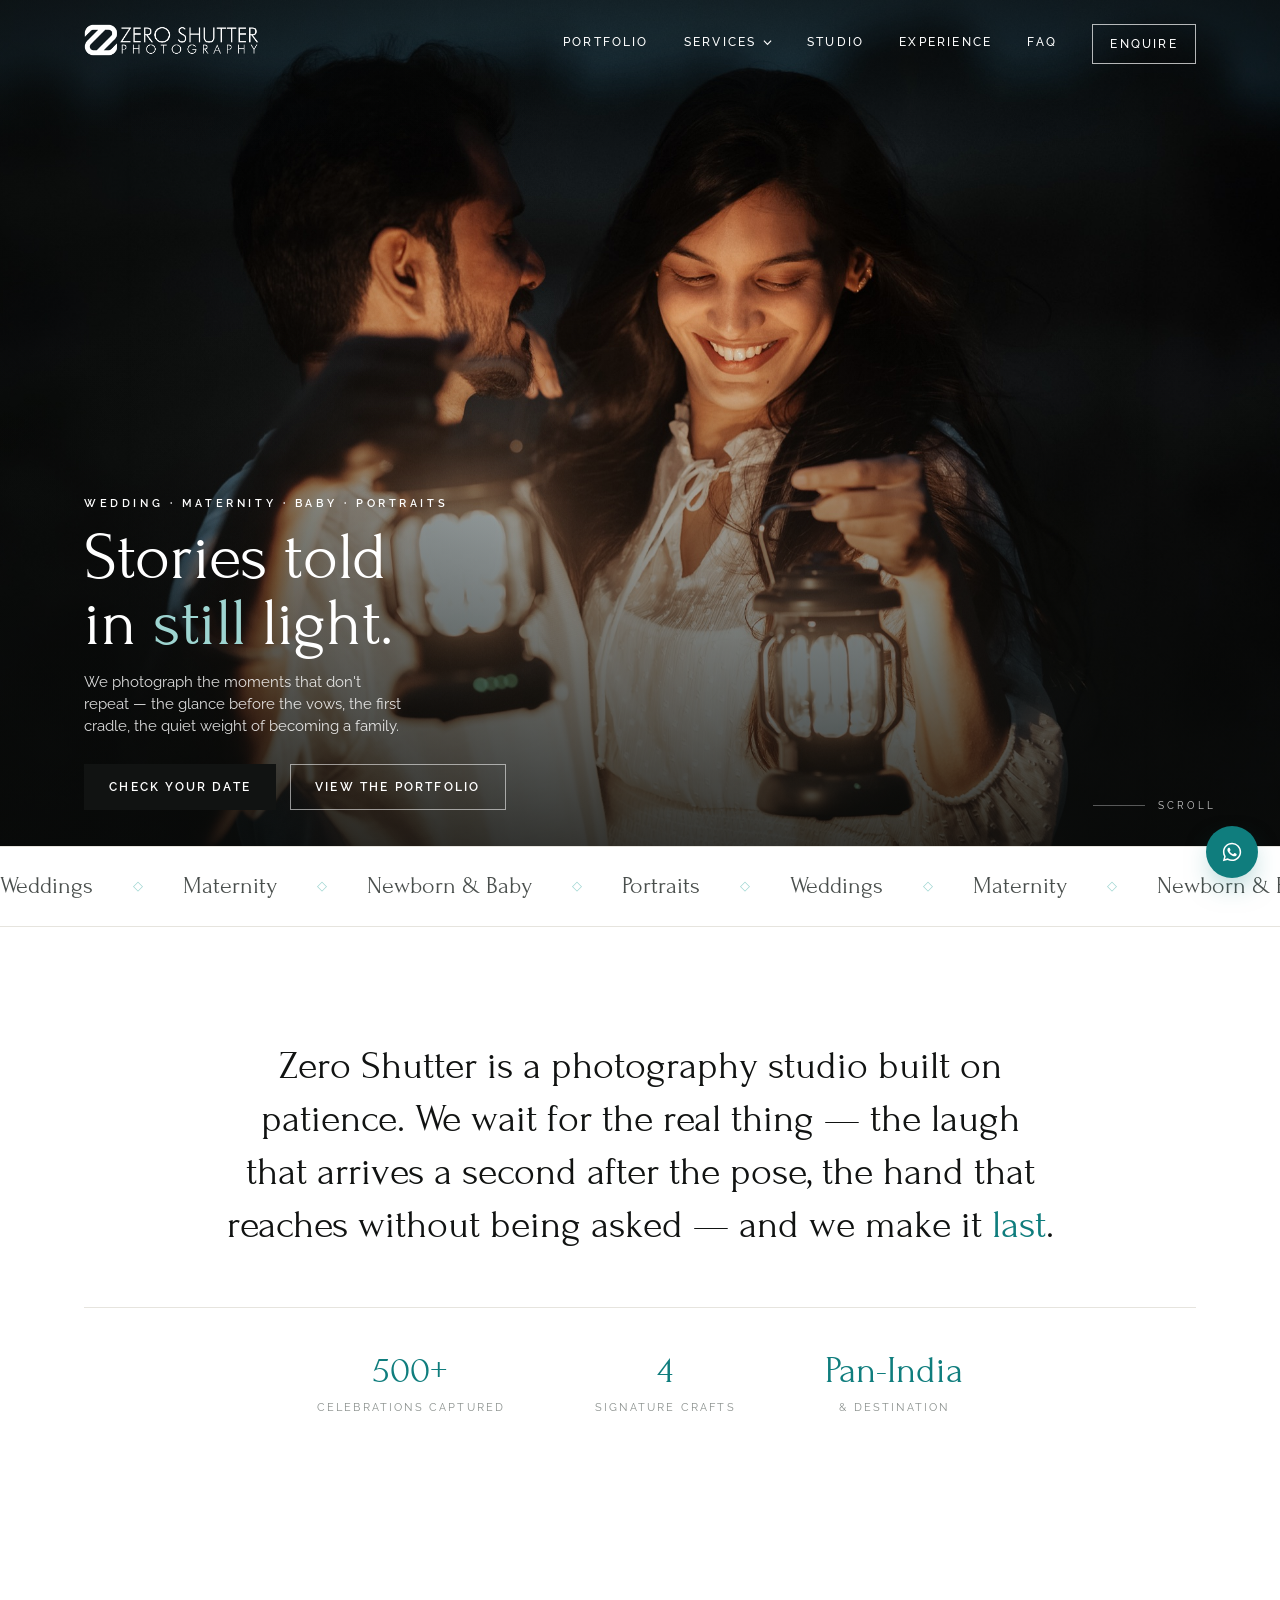
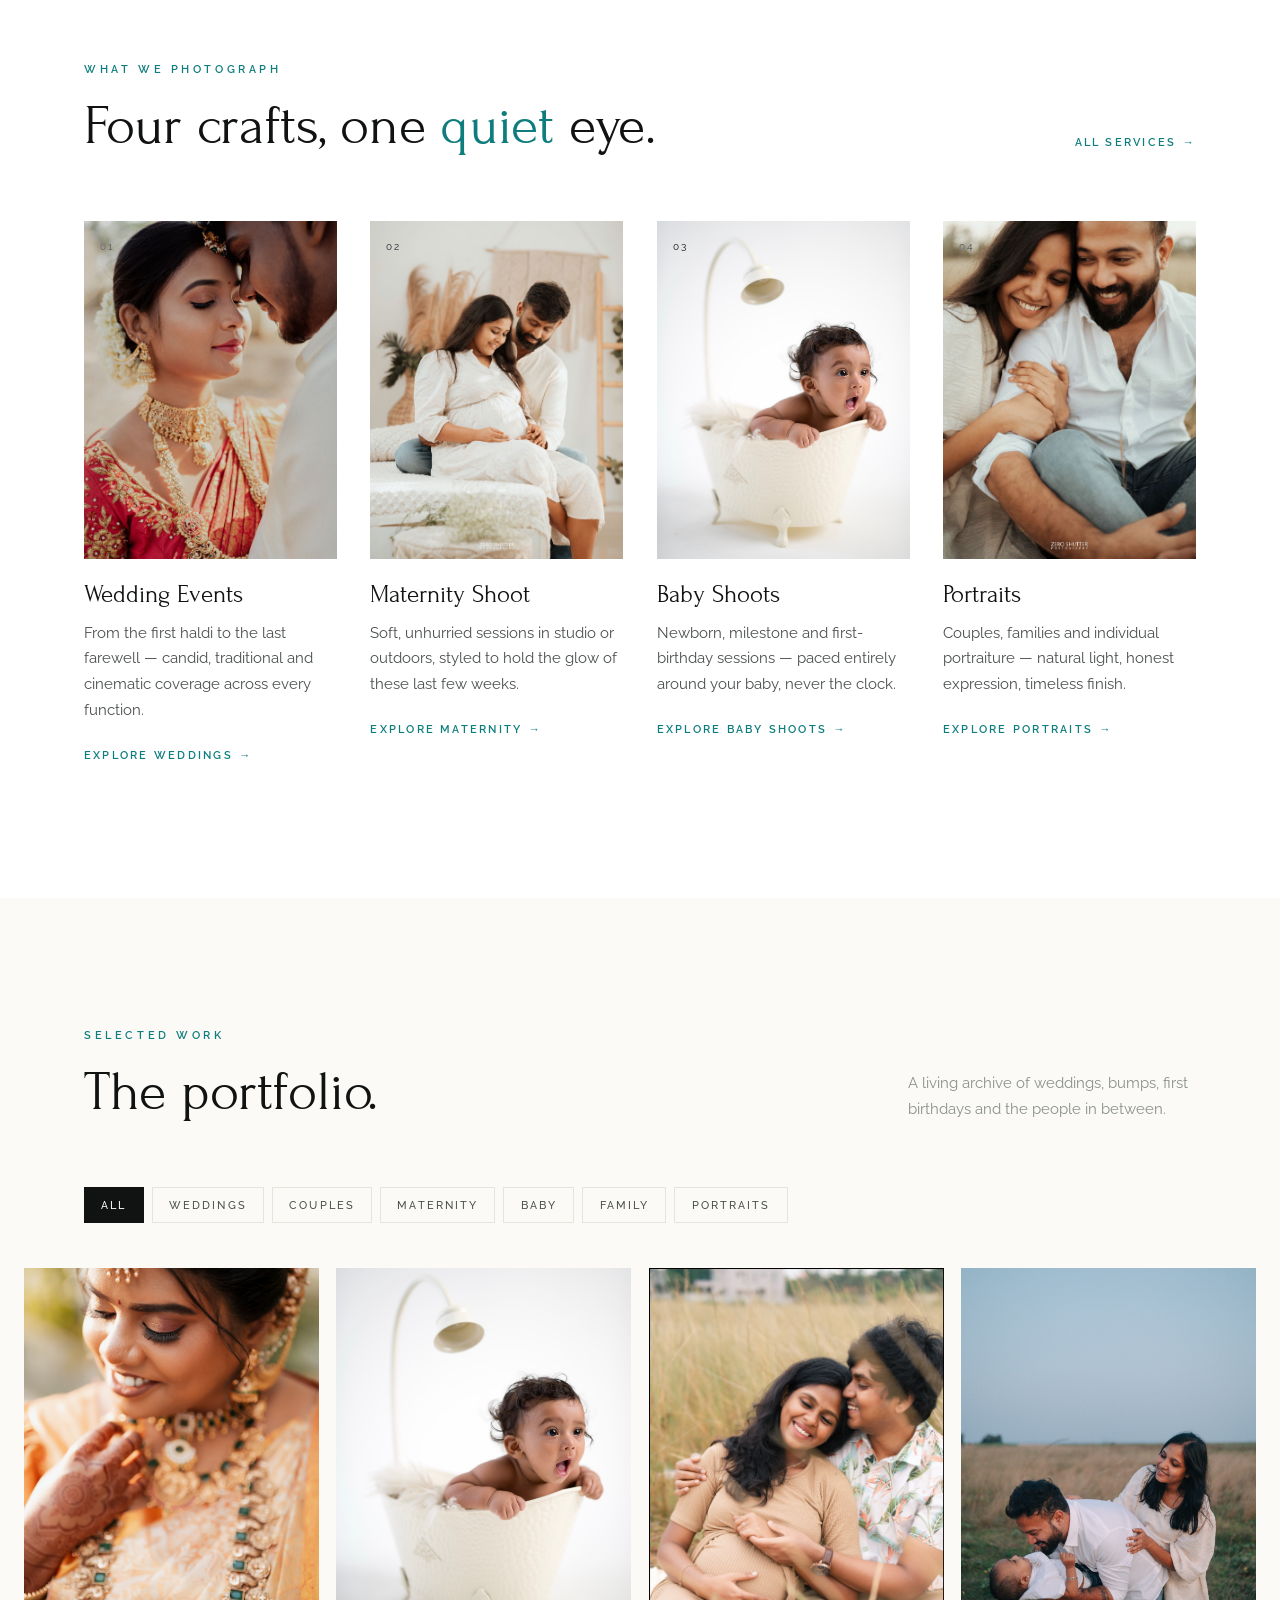
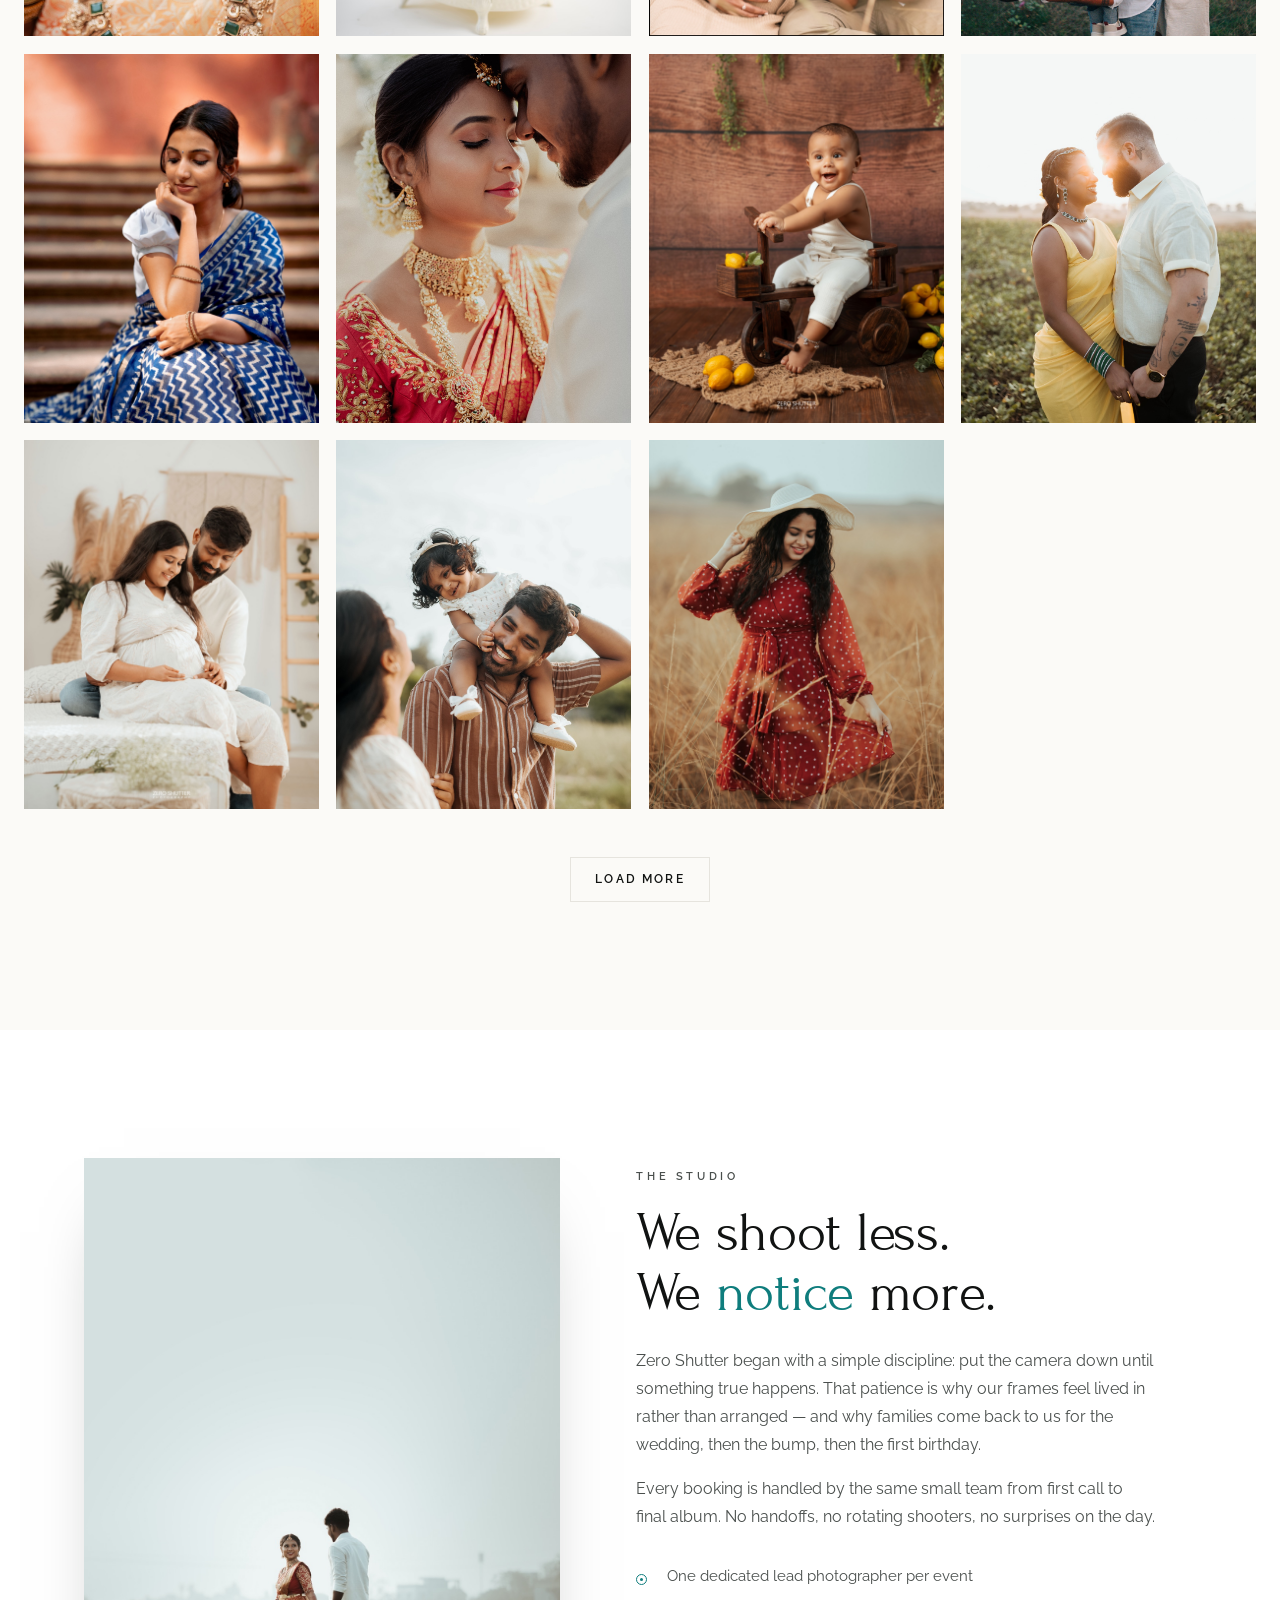
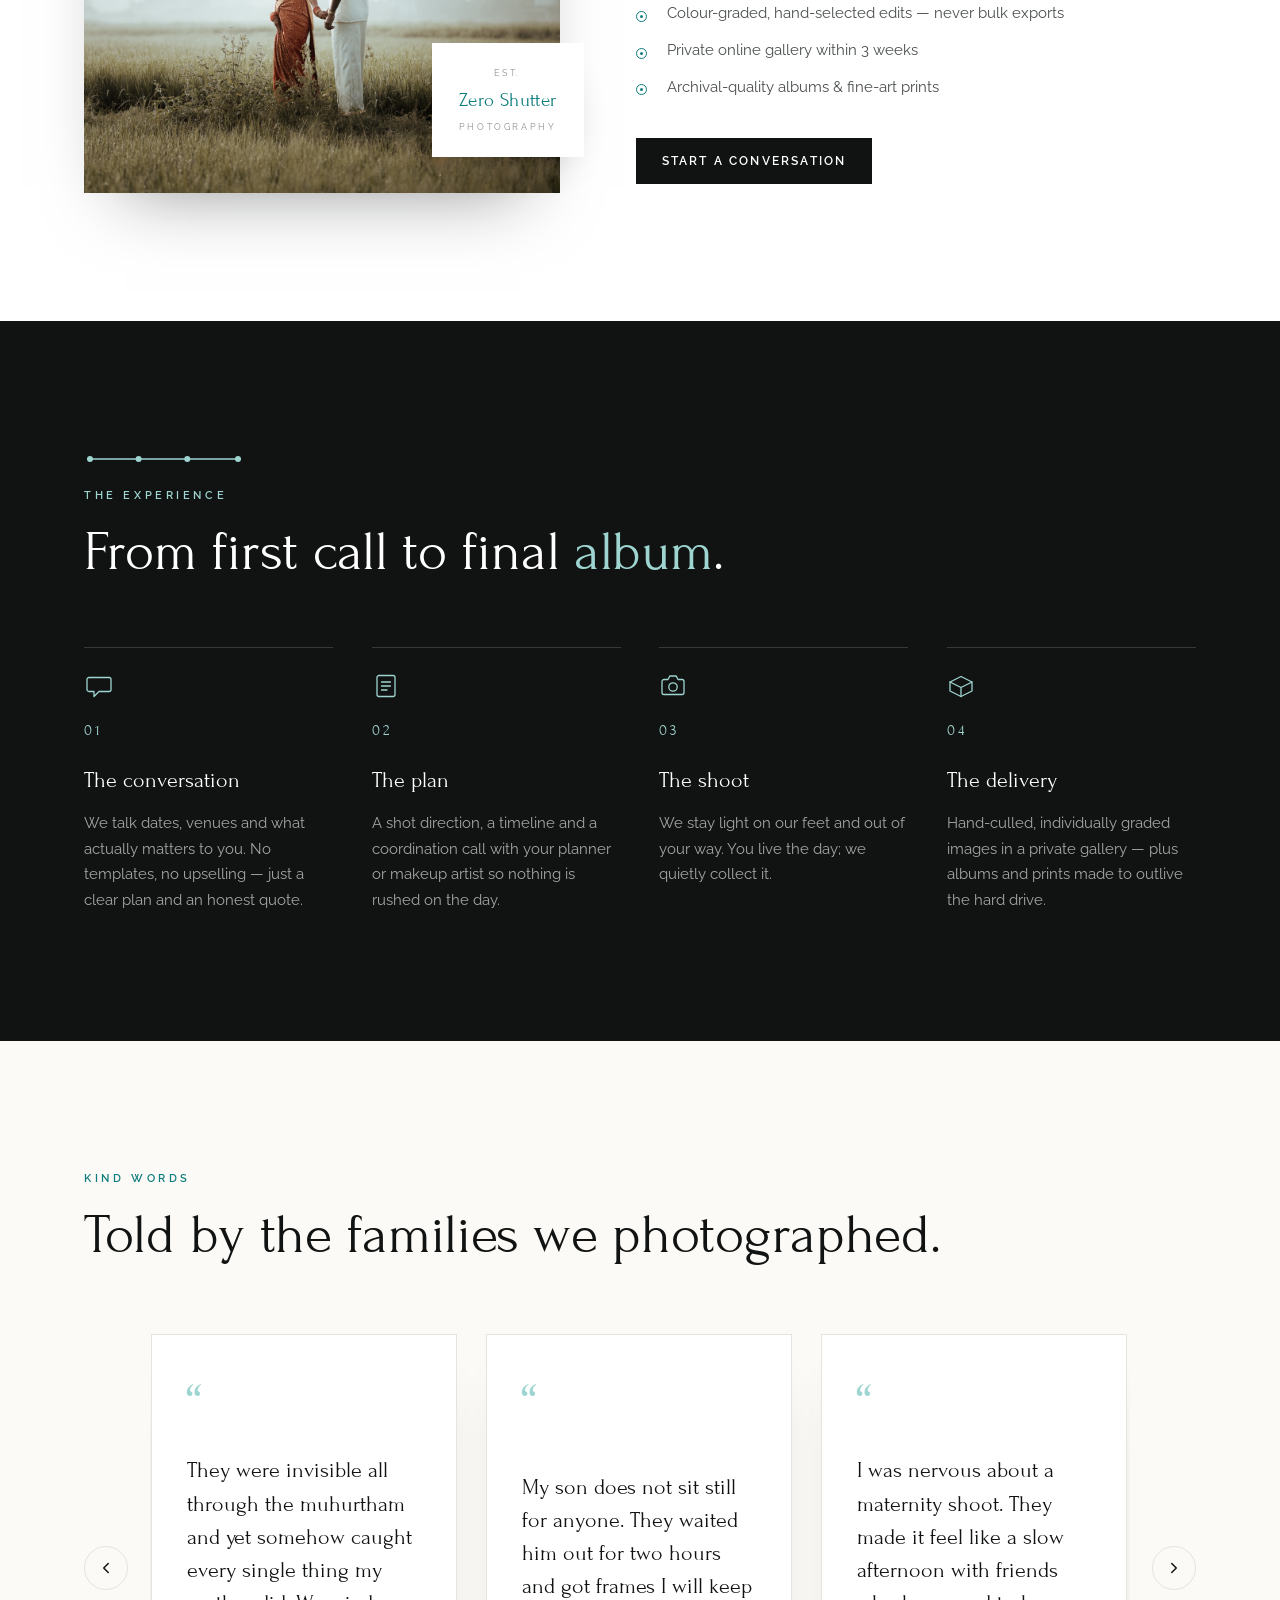
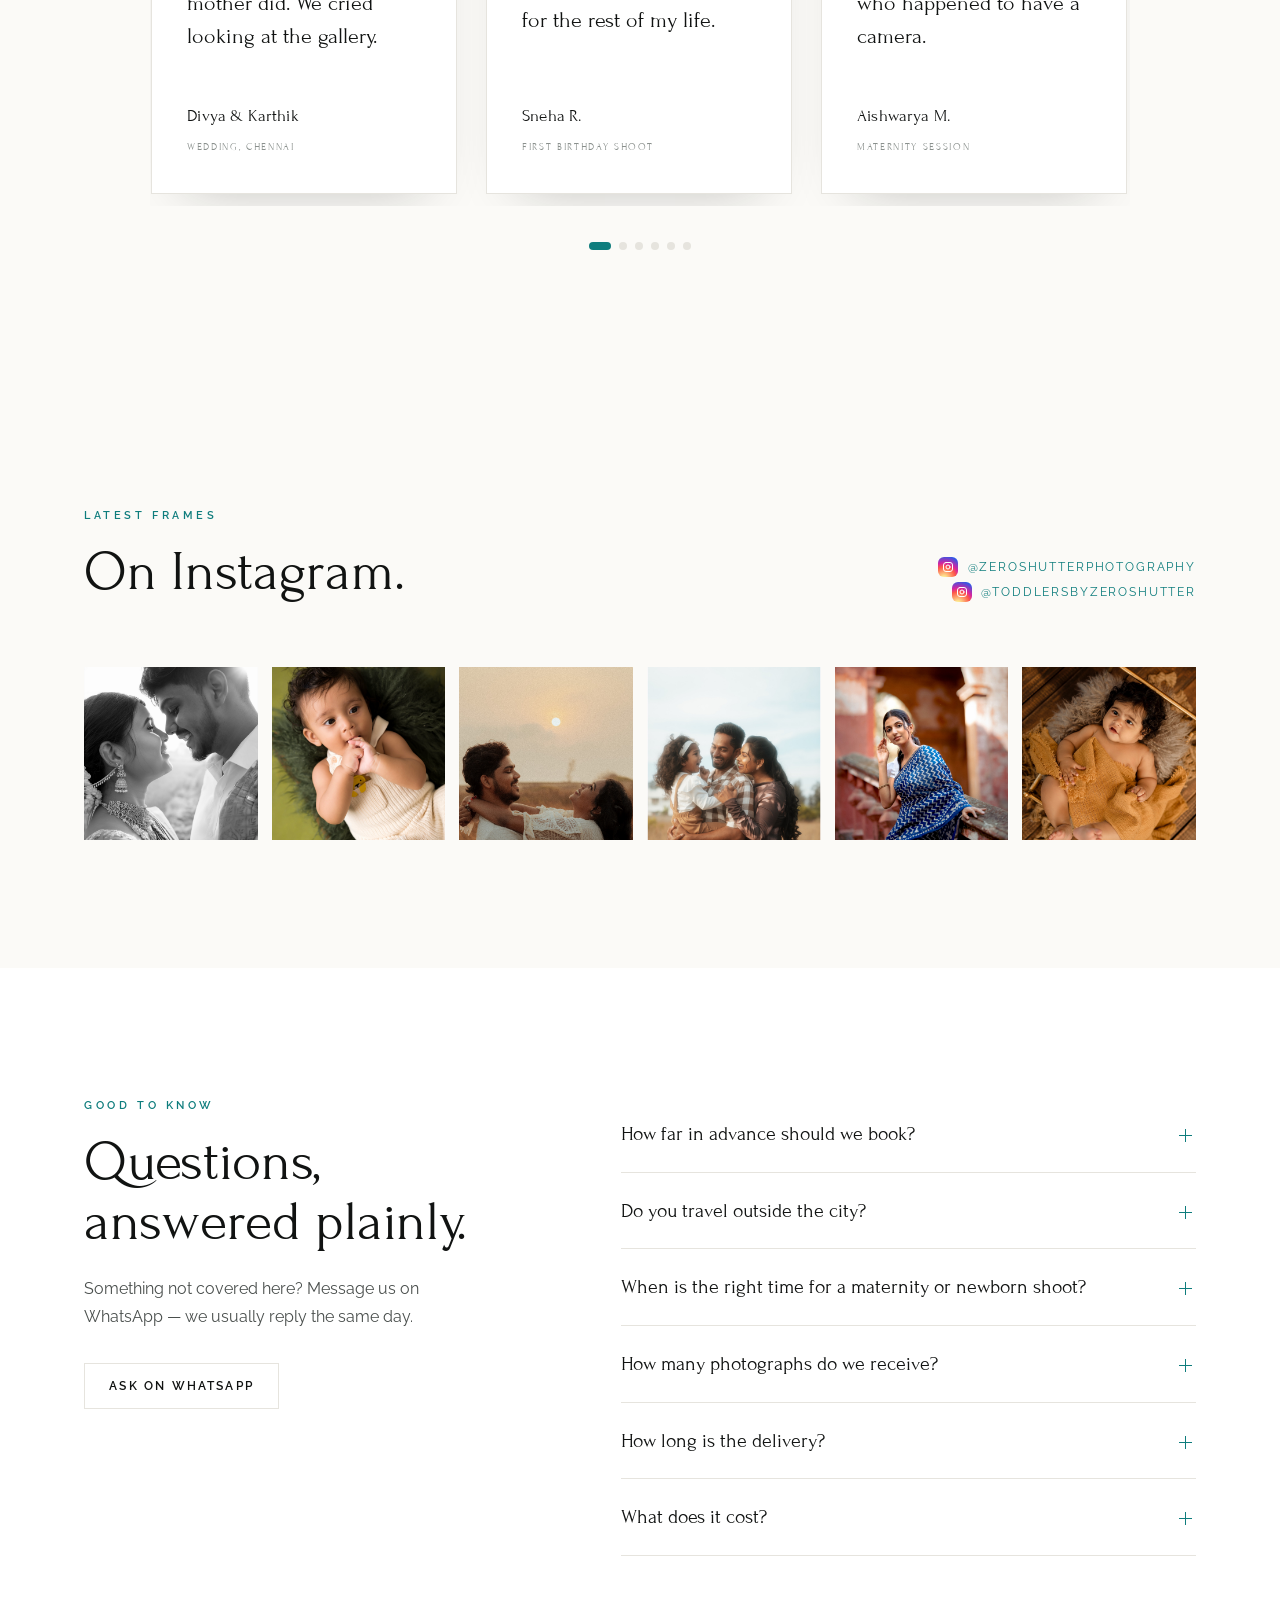
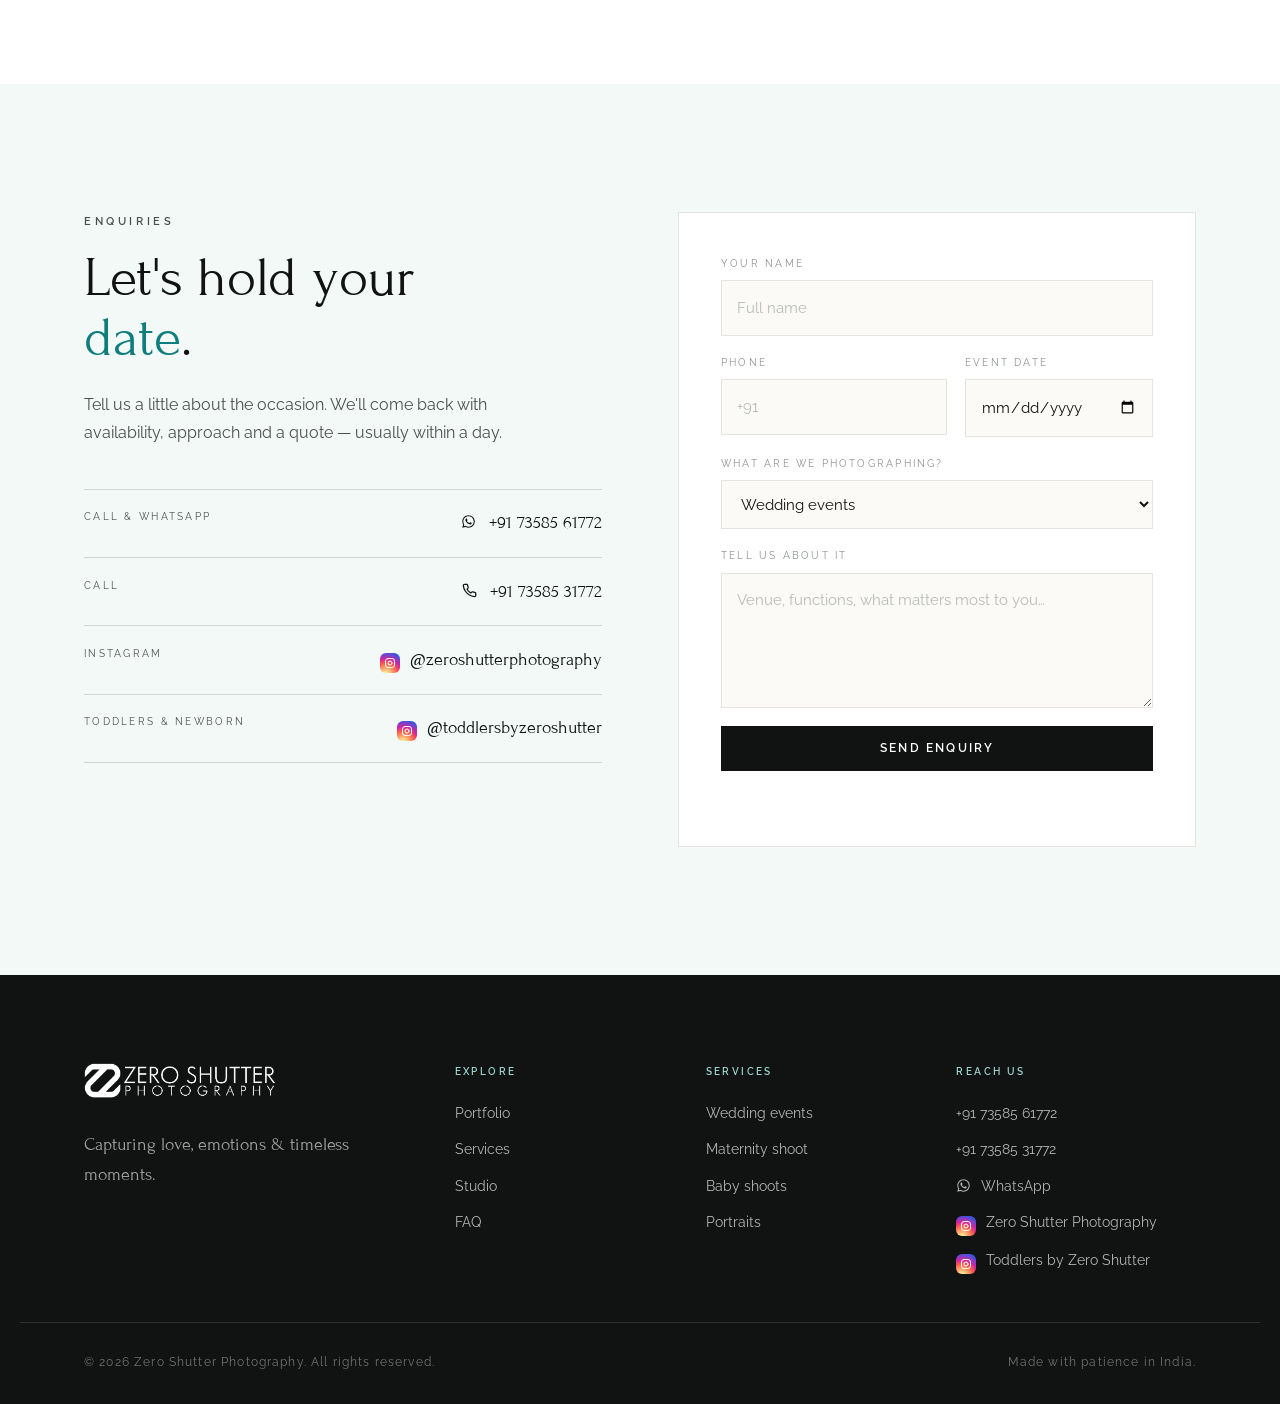
==== index.html @ 5568b515 "Remove the heritage-courtyard couple photo from the homepage portfolio Takes couple-1.jpg out of the" ====
<!DOCTYPE html>
<html lang="en">
<head>
<meta charset="UTF-8">
<meta name="viewport" content="width=device-width, initial-scale=1.0">
<title>Zero Shutter Photography — Wedding, Maternity, Baby &amp; Portrait Photography</title>
<meta name="description" content="Zero Shutter Photography — capturing love, emotions and timeless moments. Wedding events, maternity shoots, baby shoots and portraits across India.">
<link rel="icon" type="image/png" href="assets/images/favicon-mark.png">
<link rel="preconnect" href="https://fonts.googleapis.com">
<link rel="preconnect" href="https://fonts.gstatic.com" crossorigin>
<link href="https://fonts.googleapis.com/css2?family=Forum&family=Raleway:ital,wght@0,400;0,500;0,600;0,700;1,400&display=swap" rel="stylesheet">
<link rel="stylesheet" href="assets/css/style.css">
</head>
<body class="has-photo-hero">

<div class="loader" id="loader">
  <div class="loader__mark">
    <img src="assets/images/logo-mark.png" alt="">
  </div>
</div>

<header class="site-header" id="siteHeader">
  <div class="shell header__inner">
    <a class="brand" href="#top" aria-label="Zero Shutter Photography home">
      <img src="assets/images/logo-mark.png" alt="Zero Shutter Photography">
    </a>

    <nav class="nav" id="nav">
      <a href="#work">Portfolio</a>

      <div class="nav__item has-drop">
        <a class="nav__drop-trigger" href="services.html" aria-expanded="false">
          Services
          <svg viewBox="0 0 10 6" aria-hidden="true"><path d="M1 1l4 4 4-4" fill="none" stroke="currentColor" stroke-width="1.3"/></svg>
        </a>
        <div class="drop">
          <div class="drop__inner">
            <a class="drop__item" href="wedding-events.html">
              <span class="drop__thumb"><img src="assets/images/gallery/wedding-1.jpg" alt="" loading="lazy"></span>
              <span class="drop__text"><strong>Wedding Events</strong><em>Candid &middot; Traditional</em></span>
            </a>
            <a class="drop__item" href="maternity-shoot.html">
              <span class="drop__thumb"><img src="assets/images/gallery/maternity-2.jpg" alt="" loading="lazy"></span>
              <span class="drop__text"><strong>Maternity Shoot</strong><em>Studio &middot; Outdoor</em></span>
            </a>
            <a class="drop__item" href="baby-shoots.html">
              <span class="drop__thumb"><img src="assets/images/gallery/baby-1.jpg" alt="" loading="lazy"></span>
              <span class="drop__text"><strong>Baby Shoots</strong><em>Newborn &middot; Milestone</em></span>
            </a>
            <a class="drop__item" href="portraits.html">
              <span class="drop__thumb"><img src="assets/images/gallery/couple-1.jpg" alt="" loading="lazy"></span>
              <span class="drop__text"><strong>Portraits</strong><em>Couple &middot; Family</em></span>
            </a>
            <a class="drop__all" href="services.html">All services</a>
          </div>
        </div>
      </div>

      <a href="#story">Studio</a>
      <a href="#journal">Experience</a>
      <a href="#faq">FAQ</a>
      <a class="nav__cta" href="#contact">Enquire</a>
    </nav>

    <button class="burger" id="burger" aria-label="Open menu" aria-expanded="false">
      <span></span><span></span>
    </button>
  </div>
</header>

<main id="top">

  <!-- ── HERO ───────────────────────────────────────────── -->
  <section class="hero" id="hero">
    <div class="hero__gallery">
      <div class="hero__slider" id="heroSlider">
        <figure class="hero__slide hero__slide--1 is-active">
          <img class="hero__slide-img" src="assets/images/banner-1.jpg" alt="Couple sharing a laugh in the dark, each holding a glowing lantern" loading="eager" style="--pos:center 30%;--pos-m:42% 50%">
        </figure>
        <figure class="hero__slide">
          <img class="hero__slide-img" src="assets/images/banner-2.jpg" alt="Husband embracing his wife from behind, cheek to cheek" loading="lazy" style="--pos:0% 30%;--pos-m:47% 50%">
        </figure>
        <figure class="hero__slide">
          <img class="hero__slide-img" src="assets/images/banner-3.jpg" alt="Couple holding hands against a brick wall" loading="lazy" style="--pos:center 30%;--pos-m:72% 50%">
        </figure>
      </div>

      <div class="hero__scrim" aria-hidden="true"></div>
    </div>

    <div class="shell hero__overlay reveal">
      <p class="eyebrow">Wedding &middot; Maternity &middot; Baby &middot; Portraits</p>
      <h1 class="display">
        Stories told<br>
        in <em>still</em> light.
      </h1>
      <p class="lede">
        We photograph the moments that don't repeat — the glance before the vows,
        the first cradle, the quiet weight of becoming a family.
      </p>
      <div class="hero__actions">
        <a class="btn btn--solid" href="#contact">Check your date</a>
        <a class="btn btn--ghost" href="#work">View the portfolio</a>
      </div>
    </div>

    <div class="hero__scroll">
      <span></span> Scroll
    </div>
  </section>

  <!-- ── MARQUEE ────────────────────────────────────────── -->
  <div class="marquee" aria-hidden="true">
    <div class="marquee__track">
      <span>Weddings</span><i>◇</i><span>Maternity</span><i>◇</i><span>Newborn &amp; Baby</span><i>◇</i><span>Portraits</span><i>◇</i>
      <span>Weddings</span><i>◇</i><span>Maternity</span><i>◇</i><span>Newborn &amp; Baby</span><i>◇</i><span>Portraits</span><i>◇</i>
      <span>Weddings</span><i>◇</i><span>Maternity</span><i>◇</i><span>Newborn &amp; Baby</span><i>◇</i><span>Portraits</span><i>◇</i>
    </div>
  </div>

  <!-- ── STATEMENT ──────────────────────────────────────── -->
  <section class="statement">
    <div class="shell">
      <p class="statement__text reveal">
        Zero Shutter is a photography studio built on patience. We wait for the real
        thing — the laugh that arrives a second after the pose, the hand that reaches
        without being asked — and we make it <em>last</em>.
      </p>
      <div class="statement__meta reveal">
        <div><strong>500+</strong><span>Celebrations captured</span></div>
        <div><strong>4</strong><span>Signature crafts</span></div>
        <div><strong>Pan-India</strong><span>&amp; destination</span></div>
      </div>
    </div>
  </section>

  <!-- ── SERVICES ───────────────────────────────────────── -->
  <section class="section services" id="services">
    <div class="shell">
      <header class="section__head section__head--split reveal">
        <div>
          <p class="eyebrow">What we photograph</p>
          <h2 class="heading">Four crafts, one <em>quiet</em> eye.</h2>
        </div>
        <a class="link-arrow" href="services.html">All services</a>
      </header>

      <div class="svc-grid">
        <article class="svc reveal">
          <a class="svc__media" href="wedding-events.html">
            <img src="assets/images/gallery/wedding-card.jpg" alt="Bride and groom forehead to forehead, jasmine in her hair and gold jewellery" loading="lazy">
            <span class="svc__index">01</span>
          </a>
          <h3><a href="wedding-events.html">Wedding Events</a></h3>
          <p>From the first haldi to the last farewell — candid, traditional and cinematic coverage across every function.</p>
          <a class="link-arrow" href="wedding-events.html">Explore weddings</a>
        </article>

        <article class="svc reveal">
          <a class="svc__media" href="maternity-shoot.html">
            <img src="assets/images/gallery/maternity-4.jpg" alt="Expecting couple sitting close together in a sunlit studio" loading="lazy">
            <span class="svc__index">02</span>
          </a>
          <h3><a href="maternity-shoot.html">Maternity Shoot</a></h3>
          <p>Soft, unhurried sessions in studio or outdoors, styled to hold the glow of these last few weeks.</p>
          <a class="link-arrow" href="maternity-shoot.html">Explore maternity</a>
        </article>

        <article class="svc reveal">
          <a class="svc__media" href="baby-shoots.html">
            <img src="assets/images/gallery/baby-1.jpg" alt="Baby in a vintage tub during a bright studio session" loading="lazy">
            <span class="svc__index">03</span>
          </a>
          <h3><a href="baby-shoots.html">Baby Shoots</a></h3>
          <p>Newborn, milestone and first-birthday sessions — paced entirely around your baby, never the clock.</p>
          <a class="link-arrow" href="baby-shoots.html">Explore baby shoots</a>
        </article>

        <article class="svc reveal">
          <a class="svc__media" href="portraits.html">
            <img src="assets/images/gallery/portraits-card.jpg" alt="Couple laughing together, her head resting on his shoulder" loading="lazy">
            <span class="svc__index">04</span>
          </a>
          <h3><a href="portraits.html">Portraits</a></h3>
          <p>Couples, families and individual portraiture — natural light, honest expression, timeless finish.</p>
          <a class="link-arrow" href="portraits.html">Explore portraits</a>
        </article>
      </div>
    </div>
  </section>

  <!-- ── PORTFOLIO ──────────────────────────────────────── -->
  <section class="section section--tint work" id="work">
    <div class="shell">
      <header class="section__head section__head--split reveal">
        <div>
          <p class="eyebrow">Selected work</p>
          <h2 class="heading">The portfolio.</h2>
        </div>
        <p class="section__note">A living archive of weddings, bumps, first birthdays and the people in between.</p>
      </header>

      <div class="filters reveal" id="filters">
        <button class="filter is-active" data-filter="all">All</button>
        <button class="filter" data-filter="wedding">Weddings</button>
        <button class="filter" data-filter="couple">Couples</button>
        <button class="filter" data-filter="maternity">Maternity</button>
        <button class="filter" data-filter="baby">Baby</button>
        <button class="filter" data-filter="family">Family</button>
        <button class="filter" data-filter="portrait">Portraits</button>
      </div>

      <div class="gallery" id="gallery">
        <figure class="shot reveal" data-cat="wedding"><img src="assets/images/gallery/wedding-1.jpg" alt="Bridal portrait in gold jewellery and a gold-orange saree" loading="lazy"><figcaption>Wedding</figcaption></figure>
        <figure class="shot reveal" data-cat="baby"><img src="assets/images/gallery/baby-1.jpg" alt="Baby in a vintage tub during a studio session" loading="lazy"><figcaption>Baby</figcaption></figure>
        <figure class="shot reveal" data-cat="maternity"><img src="assets/images/gallery/maternity-2.jpg" alt="Expecting parents sharing a close embrace in a golden field" loading="lazy"><figcaption>Maternity</figcaption></figure>
        <figure class="shot reveal" data-cat="family"><img src="assets/images/gallery/family-6.jpg" alt="Father lifting his baby for a nose-to-nose moment at golden hour" loading="lazy"><figcaption>Family</figcaption></figure>
        <figure class="shot reveal" data-cat="portrait"><img src="assets/images/gallery/portrait-1.jpg" alt="Portrait in a blue ikat saree on heritage steps" loading="lazy"><figcaption>Portrait</figcaption></figure>
        <figure class="shot reveal" data-cat="wedding"><img src="assets/images/gallery/wedding-2.jpg" alt="Bride and groom forehead to forehead, jasmine in her hair" loading="lazy"><figcaption>Wedding</figcaption></figure>
        <figure class="shot reveal" data-cat="baby"><img src="assets/images/gallery/baby-5.jpg" alt="First birthday shoot on a wooden tricycle" loading="lazy"><figcaption>Baby</figcaption></figure>
        <figure class="shot reveal" data-cat="couple"><img src="assets/images/gallery/couple-4.jpg" alt="Couple in a field at golden hour, sun flaring behind them" loading="lazy"><figcaption>Couple</figcaption></figure>
        <figure class="shot reveal" data-cat="maternity"><img src="assets/images/gallery/maternity-4.jpg" alt="Expecting couple sitting close together in a sunlit studio" loading="lazy"><figcaption>Maternity</figcaption></figure>
        <figure class="shot reveal" data-cat="family"><img src="assets/images/gallery/family-4.jpg" alt="Toddler on her father's shoulders as her mother looks up laughing" loading="lazy"><figcaption>Family</figcaption></figure>
        <figure class="shot reveal" data-cat="portrait"><img src="assets/images/gallery/portrait-2.jpg" alt="Portrait in a red dress and straw hat in a golden field" loading="lazy"><figcaption>Portrait</figcaption></figure>
        <figure class="shot shot--more reveal" data-cat="wedding"><img src="assets/images/gallery/wedding-3.jpg" alt="Black and white portrait of a bride and groom" loading="lazy"><figcaption>Wedding</figcaption></figure>
        <figure class="shot shot--more reveal" data-cat="baby"><img src="assets/images/gallery/baby-11.jpg" alt="One year old leaning on a vintage toy car under an I am one banner" loading="lazy"><figcaption>Baby</figcaption></figure>
        <figure class="shot shot--more reveal" data-cat="couple"><img src="assets/images/gallery/couple-13.jpg" alt="Couple holding each other close in the rain" loading="lazy"><figcaption>Couple</figcaption></figure>
        <figure class="shot shot--more reveal" data-cat="baby"><img src="assets/images/gallery/baby-8.jpg" alt="Baby seated beside a cane pram with flowers" loading="lazy"><figcaption>Baby</figcaption></figure>
        <figure class="shot shot--more reveal" data-cat="baby"><img src="assets/images/gallery/baby-6.jpg" alt="Toddler with a sunflower during an outdoor shoot" loading="lazy"><figcaption>Baby</figcaption></figure>
        <figure class="shot shot--more reveal" data-cat="couple"><img src="assets/images/gallery/couple-14.jpg" alt="Couple holding hands in a field, her tattoo catching the light" loading="lazy"><figcaption>Couple</figcaption></figure>
        <figure class="shot shot--more reveal" data-cat="couple"><img src="assets/images/gallery/couple-9.jpg" alt="Couple sheltering together under an umbrella in the rain" loading="lazy"><figcaption>Couple</figcaption></figure>
        <figure class="shot shot--more reveal" data-cat="maternity"><img src="assets/images/gallery/maternity-1.jpg" alt="Husband and wife embracing over her bump in a boho studio" loading="lazy"><figcaption>Maternity</figcaption></figure>
        <figure class="shot shot--more reveal" data-cat="couple"><img src="assets/images/gallery/couple-15.jpg" alt="Couple sharing a nose-to-nose moment beside a white wall and old wooden door" loading="lazy"><figcaption>Couple</figcaption></figure>
        <figure class="shot shot--more reveal" data-cat="baby"><img src="assets/images/gallery/baby-12.jpg" alt="Smiling one year old in denim dungarees beside wooden ONE blocks" loading="lazy"><figcaption>Baby</figcaption></figure>
        <figure class="shot shot--more reveal" data-cat="family"><img src="assets/images/gallery/family-1.jpg" alt="Family embracing on the beach as their toddler reaches for her mother" loading="lazy"><figcaption>Family</figcaption></figure>
        <figure class="shot shot--more reveal" data-cat="couple"><img src="assets/images/gallery/couple-16.jpg" alt="Couple embracing in a soft, dreamy motion-blur frame in a golden field" loading="lazy"><figcaption>Couple</figcaption></figure>
        <figure class="shot shot--more reveal" data-cat="portrait"><img src="assets/images/gallery/portrait-3.jpg" alt="Portrait in a purple saree with flowers in her hair" loading="lazy"><figcaption>Portrait</figcaption></figure>
        <figure class="shot shot--more reveal" data-cat="baby"><img src="assets/images/gallery/baby-2.jpg" alt="Baby wrapped in mustard cloth on a gold bed" loading="lazy"><figcaption>Baby</figcaption></figure>
        <figure class="shot shot--more reveal" data-cat="couple"><img src="assets/images/gallery/couple-3.jpg" alt="Husband embracing his wife from behind beneath a heritage archway" loading="lazy"><figcaption>Couple</figcaption></figure>
        <figure class="shot shot--more reveal" data-cat="wedding"><img src="assets/images/gallery/wedding-7.jpg" alt="Bride and groom against a sunlit stone wall" loading="lazy"><figcaption>Wedding</figcaption></figure>
        <figure class="shot shot--more reveal" data-cat="baby"><img src="assets/images/gallery/baby-9.jpg" alt="Father holding his sleeping baby against his chest" loading="lazy"><figcaption>Baby</figcaption></figure>
        <figure class="shot shot--more reveal" data-cat="couple"><img src="assets/images/gallery/couple-17.jpg" alt="Couple in matching brown tones, arms linked" loading="lazy"><figcaption>Couple</figcaption></figure>
        <figure class="shot shot--more reveal" data-cat="baby"><img src="assets/images/gallery/baby-13.jpg" alt="Baby in a rust romper on a wooden crate under a Happy Birthday banner" loading="lazy"><figcaption>Baby</figcaption></figure>
        <figure class="shot shot--more reveal" data-cat="couple"><img src="assets/images/gallery/couple-7.jpg" alt="Couple standing beneath a vast banyan tree" loading="lazy"><figcaption>Couple</figcaption></figure>
        <figure class="shot shot--more reveal" data-cat="couple"><img src="assets/images/gallery/couple-18.jpg" alt="Woman smiling at her partner beneath a clear umbrella in the rain" loading="lazy"><figcaption>Couple</figcaption></figure>
        <figure class="shot shot--more reveal" data-cat="baby"><img src="assets/images/gallery/baby-7.jpg" alt="Baby crawling during a bright studio session" loading="lazy"><figcaption>Baby</figcaption></figure>
        <figure class="shot shot--more reveal" data-cat="maternity"><img src="assets/images/gallery/maternity-5.jpg" alt="Husband holding his wife close on a studio sofa" loading="lazy"><figcaption>Maternity</figcaption></figure>
        <figure class="shot shot--more reveal" data-cat="couple"><img src="assets/images/gallery/couple-19.jpg" alt="Couple kissing in a golden field at sunset" loading="lazy"><figcaption>Couple</figcaption></figure>
        <figure class="shot shot--more reveal" data-cat="family"><img src="assets/images/gallery/family-3.jpg" alt="Parents and their toddler laughing together in a field" loading="lazy"><figcaption>Family</figcaption></figure>
        <figure class="shot shot--more reveal" data-cat="baby"><img src="assets/images/gallery/baby-14.jpg" alt="Baby smiling in a rattan basket with cream flowers on an amber backdrop" loading="lazy"><figcaption>Baby</figcaption></figure>
        <figure class="shot shot--more reveal" data-cat="couple"><img src="assets/images/gallery/couple-hd-1.jpg" alt="Close portrait of a bride's smile as her husband leans in behind her" loading="lazy"><figcaption>Couple</figcaption></figure>
        <figure class="shot shot--more reveal" data-cat="portrait"><img src="assets/images/gallery/portrait-5.jpg" alt="Portrait seated among tall golden grass" loading="lazy"><figcaption>Portrait</figcaption></figure>
        <figure class="shot shot--more reveal" data-cat="wedding"><img src="assets/images/gallery/wedding-4.jpg" alt="Bride and groom in traditional South Indian wedding attire" loading="lazy"><figcaption>Wedding</figcaption></figure>
        <figure class="shot shot--more reveal" data-cat="couple"><img src="assets/images/gallery/couple-20.jpg" alt="Couple dancing in tall golden grass, hands raised" loading="lazy"><figcaption>Couple</figcaption></figure>
        <figure class="shot shot--more reveal" data-cat="baby"><img src="assets/images/gallery/baby-3.jpg" alt="Toddler seated on a wooden crate in studio" loading="lazy"><figcaption>Baby</figcaption></figure>
        <figure class="shot shot--more reveal" data-cat="baby"><img src="assets/images/gallery/baby-4.jpg" alt="One year old with lettered blocks in studio" loading="lazy"><figcaption>Baby</figcaption></figure>
        <figure class="shot shot--more reveal" data-cat="couple"><img src="assets/images/gallery/couple-21.jpg" alt="Couple laughing as he hugs her from behind in a green field" loading="lazy"><figcaption>Couple</figcaption></figure>
        <figure class="shot shot--more reveal" data-cat="couple"><img src="assets/images/gallery/couple-5.jpg" alt="Couple close together, his hand resting against her cheek" loading="lazy"><figcaption>Couple</figcaption></figure>
        <figure class="shot shot--more reveal" data-cat="baby"><img src="assets/images/gallery/baby-10.jpg" alt="Baby resting on a soft green blanket" loading="lazy"><figcaption>Baby</figcaption></figure>
        <figure class="shot shot--more reveal" data-cat="family"><img src="assets/images/gallery/family-5.jpg" alt="Parents sharing a tender moment with their baby" loading="lazy"><figcaption>Family</figcaption></figure>
        <figure class="shot shot--more reveal" data-cat="couple"><img src="assets/images/gallery/couple-22.jpg" alt="Couple walking and laughing together along a tree-lined street" loading="lazy"><figcaption>Couple</figcaption></figure>
      </div>

      <div class="gallery__more">
        <button class="btn btn--ghost" id="loadMore">Load more</button>
      </div>
    </div>
  </section>

  <!-- ── STORY ──────────────────────────────────────────── -->
  <section class="section story" id="story">
    <div class="shell story__grid">
      <div class="story__media reveal">
        <img src="assets/images/gallery/wedding-9.jpg" alt="Couple holding hands in a misty open field" loading="lazy">
        <div class="story__badge">
          <span>Est.</span>
          <strong>Zero Shutter</strong>
          <span>Photography</span>
        </div>
      </div>

      <div class="story__copy reveal">
        <p class="eyebrow">The studio</p>
        <h2 class="heading">We shoot less.<br>We <em>notice</em> more.</h2>
        <p>
          Zero Shutter began with a simple discipline: put the camera down until
          something true happens. That patience is why our frames feel lived in
          rather than arranged — and why families come back to us for the wedding,
          then the bump, then the first birthday.
        </p>
        <p>
          Every booking is handled by the same small team from first call to final
          album. No handoffs, no rotating shooters, no surprises on the day.
        </p>

        <ul class="ticks">
          <li>One dedicated lead photographer per event</li>
          <li>Colour-graded, hand-selected edits — never bulk exports</li>
          <li>Private online gallery within 3 weeks</li>
          <li>Archival-quality albums &amp; fine-art prints</li>
        </ul>

        <a class="btn btn--solid" href="#contact">Start a conversation</a>
      </div>
    </div>
  </section>

  <!-- ── EXPERIENCE / PROCESS ───────────────────────────── -->
  <section class="section section--dark journal" id="journal">
    <div class="shell">
      <header class="section__head section__head--journal reveal">
        <svg class="journey-icon" viewBox="0 0 160 20" width="160" height="20" aria-hidden="true">
          <line class="journey-icon__path" x1="6" y1="10" x2="154" y2="10"/>
          <circle class="journey-icon__dot" cx="6" cy="10" r="3"/>
          <circle class="journey-icon__dot" cx="54.6" cy="10" r="3"/>
          <circle class="journey-icon__dot" cx="103.3" cy="10" r="3"/>
          <circle class="journey-icon__dot" cx="154" cy="10" r="3"/>
        </svg>
        <p class="eyebrow eyebrow--light">The experience</p>
        <h2 class="heading heading--light">From first call to final <em>album</em>.</h2>
      </header>

      <ol class="steps">
        <li class="step reveal">
          <svg class="step-icon" viewBox="0 0 32 24" width="32" height="24" aria-hidden="true">
            <path class="step-icon__path" d="M2 3.5h20a2 2 0 0 1 2 2v10a2 2 0 0 1-2 2H12l-5 5v-5H2a2 2 0 0 1-2-2v-10a2 2 0 0 1 2-2Z" transform="translate(3,0)"/>
          </svg>
          <span class="step__num">01</span>
          <h3>The conversation</h3>
          <p>We talk dates, venues and what actually matters to you. No templates, no upselling — just a clear plan and an honest quote.</p>
        </li>
        <li class="step reveal">
          <svg class="step-icon" viewBox="0 0 32 24" width="32" height="24" aria-hidden="true">
            <rect class="step-icon__path" x="5" y="1.5" width="18" height="21" rx="2"/>
            <path class="step-icon__path step-icon__path--b" d="M9.5 8h9M9.5 12h9M9.5 16h5.5"/>
          </svg>
          <span class="step__num">02</span>
          <h3>The plan</h3>
          <p>A shot direction, a timeline and a coordination call with your planner or makeup artist so nothing is rushed on the day.</p>
        </li>
        <li class="step reveal">
          <svg class="step-icon" viewBox="0 0 32 24" width="32" height="24" aria-hidden="true">
            <path class="step-icon__path" d="M9 5.5 10.8 2h6.4L19 5.5h4a2 2 0 0 1 2 2v11a2 2 0 0 1-2 2H5a2 2 0 0 1-2-2v-11a2 2 0 0 1 2-2Z"/>
            <circle class="step-icon__path step-icon__path--b" cx="14" cy="13" r="4.2"/>
          </svg>
          <span class="step__num">03</span>
          <h3>The shoot</h3>
          <p>We stay light on our feet and out of your way. You live the day; we quietly collect it.</p>
        </li>
        <li class="step reveal">
          <svg class="step-icon" viewBox="0 0 32 24" width="32" height="24" aria-hidden="true">
            <path class="step-icon__path" d="M3 8 14 2.5 25 8v9L14 22.5 3 17Z"/>
            <path class="step-icon__path step-icon__path--b" d="M3 8 14 13.5 25 8M14 13.5V22.5"/>
          </svg>
          <span class="step__num">04</span>
          <h3>The delivery</h3>
          <p>Hand-culled, individually graded images in a private gallery — plus albums and prints made to outlive the hard drive.</p>
        </li>
      </ol>
    </div>
  </section>

  <!-- ── TESTIMONIALS ───────────────────────────────────── -->
  <section class="section quotes">
    <div class="shell">
      <header class="section__head section__head--quotes reveal">
        <p class="eyebrow">Kind words</p>
        <h2 class="heading">Told by the families we photographed.</h2>
      </header>

      <div class="quote-carousel reveal">
        <button class="quote-arrow quote-arrow--prev" id="quotePrev" aria-label="Previous testimonial">
          <svg viewBox="0 0 24 24" width="18" height="18" aria-hidden="true"><polyline points="15 18 9 12 15 6" fill="none" stroke="currentColor" stroke-width="2" stroke-linecap="round" stroke-linejoin="round"/></svg>
        </button>

        <div class="quote-track" id="quoteTrack">
          <blockquote class="quote">
            <span class="quote__mark" aria-hidden="true">&ldquo;</span>
            <p>They were invisible all through the muhurtham and yet somehow caught every single thing my mother did. We cried looking at the gallery.</p>
            <cite>Divya &amp; Karthik <span>Wedding, Chennai</span></cite>
          </blockquote>
          <blockquote class="quote">
            <span class="quote__mark" aria-hidden="true">&ldquo;</span>
            <p>My son does not sit still for anyone. They waited him out for two hours and got frames I will keep for the rest of my life.</p>
            <cite>Sneha R. <span>First birthday shoot</span></cite>
          </blockquote>
          <blockquote class="quote">
            <span class="quote__mark" aria-hidden="true">&ldquo;</span>
            <p>I was nervous about a maternity shoot. They made it feel like a slow afternoon with friends who happened to have a camera.</p>
            <cite>Aishwarya M. <span>Maternity session</span></cite>
          </blockquote>
          <blockquote class="quote">
            <span class="quote__mark" aria-hidden="true">&ldquo;</span>
            <p>Our newborn wouldn't settle until five minutes before they arrived. They didn't rush or panic, just waited — and got the calmest, softest photos we could have hoped for.</p>
            <cite>Priya &amp; Arjun <span>Newborn shoot</span></cite>
          </blockquote>
          <blockquote class="quote">
            <span class="quote__mark" aria-hidden="true">&ldquo;</span>
            <p>It didn't feel like a photoshoot at all. We just walked around and talked, and forgot the camera was there. The pictures came back looking exactly like us.</p>
            <cite>Naveen K. <span>Couple portraits</span></cite>
          </blockquote>
          <blockquote class="quote">
            <span class="quote__mark" aria-hidden="true">&ldquo;</span>
            <p>My grandmother is camera-shy and refuses every photo taken of her. There's a frame from that day of her laughing that's now hanging in our hallway.</p>
            <cite>Meera S. <span>Family portraits</span></cite>
          </blockquote>
        </div>

        <button class="quote-arrow quote-arrow--next" id="quoteNext" aria-label="Next testimonial">
          <svg viewBox="0 0 24 24" width="18" height="18" aria-hidden="true"><polyline points="9 18 15 12 9 6" fill="none" stroke="currentColor" stroke-width="2" stroke-linecap="round" stroke-linejoin="round"/></svg>
        </button>
      </div>

      <div class="quote-dots" id="quoteDots" role="tablist" aria-label="Testimonial navigation">
        <button class="quote-dots__dot is-active" role="tab" aria-label="Testimonial 1"></button>
        <button class="quote-dots__dot" role="tab" aria-label="Testimonial 2"></button>
        <button class="quote-dots__dot" role="tab" aria-label="Testimonial 3"></button>
        <button class="quote-dots__dot" role="tab" aria-label="Testimonial 4"></button>
        <button class="quote-dots__dot" role="tab" aria-label="Testimonial 5"></button>
        <button class="quote-dots__dot" role="tab" aria-label="Testimonial 6"></button>
      </div>
    </div>
  </section>

  <!-- ── INSTAGRAM ──────────────────────────────────────── -->
  <section class="section section--tint insta">
    <div class="shell">
      <header class="section__head section__head--split reveal">
        <div>
          <p class="eyebrow">Latest frames</p>
          <h2 class="heading">On Instagram.</h2>
        </div>
        <div class="insta__handles">
          <a href="https://www.instagram.com/zeroshutterphotography" target="_blank" rel="noopener"><span class="ico ico--ig-brand"><svg viewBox="0 0 24 24" fill="none" stroke="#fff" stroke-width="2" stroke-linecap="round" stroke-linejoin="round" aria-hidden="true"><rect x="3" y="3" width="18" height="18" rx="5"/><circle cx="12" cy="12" r="4"/><circle cx="17.3" cy="6.7" r=".4" fill="#fff" stroke="none"/></svg></span> @zeroshutterphotography</a>
          <a href="https://www.instagram.com/toddlersbyzeroshutter" target="_blank" rel="noopener"><span class="ico ico--ig-brand"><svg viewBox="0 0 24 24" fill="none" stroke="#fff" stroke-width="2" stroke-linecap="round" stroke-linejoin="round" aria-hidden="true"><rect x="3" y="3" width="18" height="18" rx="5"/><circle cx="12" cy="12" r="4"/><circle cx="17.3" cy="6.7" r=".4" fill="#fff" stroke="none"/></svg></span> @toddlersbyzeroshutter</a>
        </div>
      </header>

      <div class="insta-strip">
        <a class="insta__tile reveal" href="https://www.instagram.com/zeroshutterphotography" target="_blank" rel="noopener"><img src="assets/images/gallery/wedding-6.jpg" alt="Instagram post" loading="lazy"></a>
        <a class="insta__tile reveal" href="https://www.instagram.com/toddlersbyzeroshutter" target="_blank" rel="noopener"><img src="assets/images/gallery/baby-10.jpg" alt="Instagram post" loading="lazy"></a>
        <a class="insta__tile reveal" href="https://www.instagram.com/zeroshutterphotography" target="_blank" rel="noopener"><img src="assets/images/gallery/couple-8.jpg" alt="Instagram post" loading="lazy"></a>
        <a class="insta__tile reveal" href="https://www.instagram.com/toddlersbyzeroshutter" target="_blank" rel="noopener"><img src="assets/images/gallery/family-2.jpg" alt="Instagram post" loading="lazy"></a>
        <a class="insta__tile reveal" href="https://www.instagram.com/zeroshutterphotography" target="_blank" rel="noopener"><img src="assets/images/gallery/portrait-4.jpg" alt="Instagram post" loading="lazy"></a>
        <a class="insta__tile reveal" href="https://www.instagram.com/toddlersbyzeroshutter" target="_blank" rel="noopener"><img src="assets/images/gallery/baby-2.jpg" alt="Instagram post" loading="lazy"></a>
      </div>
    </div>
  </section>

  <!-- ── FAQ ────────────────────────────────────────────── -->
  <section class="section faq" id="faq">
    <div class="shell faq__grid">
      <div class="faq__intro reveal">
        <p class="eyebrow">Good to know</p>
        <h2 class="heading">Questions,<br>answered plainly.</h2>
        <p class="faq__aside">Something not covered here? Message us on WhatsApp — we usually reply the same day.</p>
        <a class="btn btn--ghost" href="https://wa.me/917358561772" target="_blank" rel="noopener">Ask on WhatsApp</a>
      </div>

      <div class="accordion reveal">
        <details class="acc">
          <summary>How far in advance should we book?</summary>
          <div class="acc__body"><p>For weddings, three to six months is comfortable — peak season dates go earlier. Maternity, baby and portrait sessions usually need two to three weeks' notice.</p></div>
        </details>
        <details class="acc">
          <summary>Do you travel outside the city?</summary>
          <div class="acc__body"><p>Yes. We shoot across India and take destination weddings abroad. Travel and stay are quoted separately and transparently.</p></div>
        </details>
        <details class="acc">
          <summary>When is the right time for a maternity or newborn shoot?</summary>
          <div class="acc__body"><p>Maternity sits best between 28 and 34 weeks. Newborn sessions are loveliest in the first two weeks, while babies still curl. Milestone shoots work at 6 months and again at one year.</p></div>
        </details>
        <details class="acc">
          <summary>How many photographs do we receive?</summary>
          <div class="acc__body"><p>It depends on the event, but we deliver every frame worth keeping — hand-selected and individually graded, not a bulk export. A full wedding day typically runs several hundred finished images.</p></div>
        </details>
        <details class="acc">
          <summary>How long is the delivery?</summary>
          <div class="acc__body"><p>A private preview within a week, the complete gallery within three weeks, and albums roughly four weeks after your final selections.</p></div>
        </details>
        <details class="acc">
          <summary>What does it cost?</summary>
          <div class="acc__body"><p>Packages are built around your functions rather than sold off a shelf. Tell us your dates and requirements and we'll send a clear, itemised quote.</p></div>
        </details>
      </div>
    </div>
  </section>

  <!-- ── CONTACT ────────────────────────────────────────── -->
  <section class="section contact" id="contact">
    <div class="shell contact__grid">
      <div class="contact__copy reveal">
        <p class="eyebrow">Enquiries</p>
        <h2 class="heading">Let's hold your<br><em>date</em>.</h2>
        <p>Tell us a little about the occasion. We'll come back with availability, approach and a quote — usually within a day.</p>

        <ul class="contact__list">
          <li><span>Call &amp; WhatsApp</span><a href="tel:+917358561772"><svg class="ico" viewBox="0 0 24 24" width="15" height="15" aria-hidden="true"><path fill="currentColor" d="M12.04 2c-5.5 0-9.97 4.47-9.97 9.97 0 1.76.46 3.48 1.34 5L2 22l5.2-1.36a9.9 9.9 0 0 0 4.84 1.24h.01c5.5 0 9.97-4.47 9.97-9.97 0-2.66-1.04-5.17-2.92-7.05A9.9 9.9 0 0 0 12.04 2Zm0 18.2h-.01a8.3 8.3 0 0 1-4.22-1.16l-.3-.18-3.13.82.84-3.05-.2-.31a8.26 8.26 0 0 1-1.27-4.4c0-4.57 3.72-8.29 8.3-8.29 2.21 0 4.29.86 5.86 2.43a8.24 8.24 0 0 1 2.42 5.87c0 4.57-3.72 8.27-8.29 8.27Zm4.55-6.2c-.25-.13-1.47-.72-1.7-.81-.23-.08-.4-.12-.56.13-.17.25-.64.8-.79.97-.14.16-.29.19-.54.06-.25-.12-1.05-.39-2-1.23-.74-.66-1.24-1.47-1.38-1.72-.15-.25-.02-.39.11-.51.11-.11.25-.29.37-.44.13-.15.17-.25.25-.41.09-.17.04-.31-.02-.44-.06-.12-.56-1.35-.77-1.85-.2-.48-.4-.42-.56-.43h-.47c-.17 0-.44.06-.66.31-.23.25-.87.85-.87 2.07s.89 2.4 1.02 2.56c.12.17 1.75 2.67 4.23 3.74.59.26 1.05.41 1.41.52.59.19 1.13.16 1.56.1.48-.07 1.47-.6 1.67-1.18.21-.58.21-1.07.15-1.18-.06-.11-.23-.17-.48-.29Z"/></svg> +91 73585 61772</a></li>
          <li><span>Call</span><a href="tel:+917358531772"><svg class="ico" viewBox="0 0 24 24" width="15" height="15" fill="none" stroke="currentColor" stroke-width="2" stroke-linecap="round" stroke-linejoin="round" aria-hidden="true"><path d="M22 16.92v3a2 2 0 0 1-2.18 2 19.79 19.79 0 0 1-8.63-3.07 19.5 19.5 0 0 1-6-6 19.79 19.79 0 0 1-3.07-8.67A2 2 0 0 1 4.11 2h3a2 2 0 0 1 2 1.72 12.84 12.84 0 0 0 .7 2.81 2 2 0 0 1-.45 2.11L8.09 9.91a16 16 0 0 0 6 6l1.27-1.27a2 2 0 0 1 2.11-.45 12.84 12.84 0 0 0 2.81.7A2 2 0 0 1 22 16.92z"/></svg> +91 73585 31772</a></li>
          <li><span>Instagram</span><a href="https://www.instagram.com/zeroshutterphotography" target="_blank" rel="noopener"><span class="ico ico--ig-brand"><svg viewBox="0 0 24 24" fill="none" stroke="#fff" stroke-width="2" stroke-linecap="round" stroke-linejoin="round" aria-hidden="true"><rect x="3" y="3" width="18" height="18" rx="5"/><circle cx="12" cy="12" r="4"/><circle cx="17.3" cy="6.7" r=".4" fill="#fff" stroke="none"/></svg></span> @zeroshutterphotography</a></li>
          <li><span>Toddlers &amp; newborn</span><a href="https://www.instagram.com/toddlersbyzeroshutter" target="_blank" rel="noopener"><span class="ico ico--ig-brand"><svg viewBox="0 0 24 24" fill="none" stroke="#fff" stroke-width="2" stroke-linecap="round" stroke-linejoin="round" aria-hidden="true"><rect x="3" y="3" width="18" height="18" rx="5"/><circle cx="12" cy="12" r="4"/><circle cx="17.3" cy="6.7" r=".4" fill="#fff" stroke="none"/></svg></span> @toddlersbyzeroshutter</a></li>
        </ul>
      </div>

      <form class="form reveal" id="enquiryForm" novalidate>
        <div class="field">
          <label for="f-name">Your name</label>
          <input id="f-name" name="name" type="text" required placeholder="Full name">
        </div>
        <div class="field field--half">
          <label for="f-phone">Phone</label>
          <input id="f-phone" name="phone" type="tel" required placeholder="+91">
        </div>
        <div class="field field--half">
          <label for="f-date">Event date</label>
          <input id="f-date" name="date" type="date">
        </div>
        <div class="field">
          <label for="f-service">What are we photographing?</label>
          <select id="f-service" name="service">
            <option>Wedding events</option>
            <option>Maternity shoot</option>
            <option>Baby shoot</option>
            <option>Portraits</option>
            <option>Something else</option>
          </select>
        </div>
        <div class="field">
          <label for="f-msg">Tell us about it</label>
          <textarea id="f-msg" name="message" rows="4" placeholder="Venue, functions, what matters most to you…"></textarea>
        </div>
        <button class="btn btn--solid btn--block" type="submit">Send enquiry</button>
        <p class="form__note" id="formNote" role="status"></p>
      </form>
    </div>
  </section>

</main>

<footer class="site-footer">
  <div class="shell footer__grid">
    <div class="footer__brand">
      <img src="assets/images/logo-white.png" alt="Zero Shutter Photography">
      <p>Capturing love, emotions &amp; timeless moments.</p>
    </div>

    <nav class="footer__nav">
      <h4>Explore</h4>
      <a href="#work">Portfolio</a>
      <a href="services.html">Services</a>
      <a href="#story">Studio</a>
      <a href="#faq">FAQ</a>
    </nav>

    <nav class="footer__nav">
      <h4>Services</h4>
      <a href="wedding-events.html">Wedding events</a>
      <a href="maternity-shoot.html">Maternity shoot</a>
      <a href="baby-shoots.html">Baby shoots</a>
      <a href="portraits.html">Portraits</a>
    </nav>

    <div class="footer__nav">
      <h4>Reach us</h4>
      <a href="tel:+917358561772">+91 73585 61772</a>
      <a href="tel:+917358531772">+91 73585 31772</a>
      <a href="https://wa.me/917358561772" target="_blank" rel="noopener"><svg class="ico" viewBox="0 0 24 24" width="15" height="15" aria-hidden="true"><path fill="currentColor" d="M12.04 2c-5.5 0-9.97 4.47-9.97 9.97 0 1.76.46 3.48 1.34 5L2 22l5.2-1.36a9.9 9.9 0 0 0 4.84 1.24h.01c5.5 0 9.97-4.47 9.97-9.97 0-2.66-1.04-5.17-2.92-7.05A9.9 9.9 0 0 0 12.04 2Zm0 18.2h-.01a8.3 8.3 0 0 1-4.22-1.16l-.3-.18-3.13.82.84-3.05-.2-.31a8.26 8.26 0 0 1-1.27-4.4c0-4.57 3.72-8.29 8.3-8.29 2.21 0 4.29.86 5.86 2.43a8.24 8.24 0 0 1 2.42 5.87c0 4.57-3.72 8.27-8.29 8.27Zm4.55-6.2c-.25-.13-1.47-.72-1.7-.81-.23-.08-.4-.12-.56.13-.17.25-.64.8-.79.97-.14.16-.29.19-.54.06-.25-.12-1.05-.39-2-1.23-.74-.66-1.24-1.47-1.38-1.72-.15-.25-.02-.39.11-.51.11-.11.25-.29.37-.44.13-.15.17-.25.25-.41.09-.17.04-.31-.02-.44-.06-.12-.56-1.35-.77-1.85-.2-.48-.4-.42-.56-.43h-.47c-.17 0-.44.06-.66.31-.23.25-.87.85-.87 2.07s.89 2.4 1.02 2.56c.12.17 1.75 2.67 4.23 3.74.59.26 1.05.41 1.41.52.59.19 1.13.16 1.56.1.48-.07 1.47-.6 1.67-1.18.21-.58.21-1.07.15-1.18-.06-.11-.23-.17-.48-.29Z"/></svg> WhatsApp</a>
      <a href="https://www.instagram.com/zeroshutterphotography" target="_blank" rel="noopener"><span class="ico ico--ig-brand"><svg viewBox="0 0 24 24" fill="none" stroke="#fff" stroke-width="2" stroke-linecap="round" stroke-linejoin="round" aria-hidden="true"><rect x="3" y="3" width="18" height="18" rx="5"/><circle cx="12" cy="12" r="4"/><circle cx="17.3" cy="6.7" r=".4" fill="#fff" stroke="none"/></svg></span> Zero Shutter Photography</a>
      <a href="https://www.instagram.com/toddlersbyzeroshutter" target="_blank" rel="noopener"><span class="ico ico--ig-brand"><svg viewBox="0 0 24 24" fill="none" stroke="#fff" stroke-width="2" stroke-linecap="round" stroke-linejoin="round" aria-hidden="true"><rect x="3" y="3" width="18" height="18" rx="5"/><circle cx="12" cy="12" r="4"/><circle cx="17.3" cy="6.7" r=".4" fill="#fff" stroke="none"/></svg></span> Toddlers by Zero Shutter</a>
    </div>
  </div>

  <div class="shell footer__base">
    <p>&copy; <span id="year"></span> Zero Shutter Photography. All rights reserved.</p>
    <p>Made with patience in India.</p>
  </div>
</footer>

<a class="wa-float" href="https://wa.me/917358561772" target="_blank" rel="noopener" aria-label="Chat on WhatsApp">
  <svg viewBox="0 0 24 24" width="22" height="22" aria-hidden="true"><path fill="currentColor" d="M12.04 2c-5.5 0-9.97 4.47-9.97 9.97 0 1.76.46 3.48 1.34 5L2 22l5.2-1.36a9.9 9.9 0 0 0 4.84 1.24h.01c5.5 0 9.97-4.47 9.97-9.97 0-2.66-1.04-5.17-2.92-7.05A9.9 9.9 0 0 0 12.04 2Zm0 18.2h-.01a8.3 8.3 0 0 1-4.22-1.16l-.3-.18-3.13.82.84-3.05-.2-.31a8.26 8.26 0 0 1-1.27-4.4c0-4.57 3.72-8.29 8.3-8.29 2.21 0 4.29.86 5.86 2.43a8.24 8.24 0 0 1 2.42 5.87c0 4.57-3.72 8.27-8.29 8.27Zm4.55-6.2c-.25-.13-1.47-.72-1.7-.81-.23-.08-.4-.12-.56.13-.17.25-.64.8-.79.97-.14.16-.29.19-.54.06-.25-.12-1.05-.39-2-1.23-.74-.66-1.24-1.47-1.38-1.72-.15-.25-.02-.39.11-.51.11-.11.25-.29.37-.44.13-.15.17-.25.25-.41.09-.17.04-.31-.02-.44-.06-.12-.56-1.35-.77-1.85-.2-.48-.4-.42-.56-.43h-.47c-.17 0-.44.06-.66.31-.23.25-.87.85-.87 2.07s.89 2.4 1.02 2.56c.12.17 1.75 2.67 4.23 3.74.59.26 1.05.41 1.41.52.59.19 1.13.16 1.56.1.48-.07 1.47-.6 1.67-1.18.21-.58.21-1.07.15-1.18-.06-.11-.23-.17-.48-.29Z"/></svg>
</a>

<div class="lightbox" id="lightbox" aria-hidden="true">
  <button class="lightbox__close" id="lbClose" aria-label="Close">&times;</button>
  <button class="lightbox__nav lightbox__nav--prev" id="lbPrev" aria-label="Previous">&#8249;</button>
  <img id="lbImg" alt="">
  <button class="lightbox__nav lightbox__nav--next" id="lbNext" aria-label="Next">&#8250;</button>
</div>

<script src="assets/js/main.js"></script>
</body>
</html>
---- assets/css/style.css ----
/* ─────────────────────────────────────────────────────────
   Zero Shutter Photography
   ───────────────────────────────────────────────────────── */

:root{
  --ink:#111312;
  --ink-soft:#4a4f4d;
  --ink-mute:#8a908d;
  --paper:#ffffff;
  --paper-tint:#f7f6f3;
  --paper-warm:#fbfaf7;
  --line:#e6e4de;

  --teal:#0f7d7d;
  --teal-deep:#0a5f60;
  --teal-mist:#9ed5d1;
  --teal-wash:#eef7f6;
  --sage:#f2f9f7;

  --shell:1240px;
  --gutter:clamp(20px, 5vw, 64px);

  --serif:"Forum", "Times New Roman", serif;
  --sans:"Raleway", -apple-system, "Segoe UI", sans-serif;

  --ease:cubic-bezier(.22,.61,.36,1);
}

*,*::before,*::after{box-sizing:border-box;}

html{scroll-behavior:smooth;-webkit-text-size-adjust:100%;scroll-padding-top:90px;}

body{
  margin:0;
  background:var(--paper);
  color:var(--ink);
  font-family:var(--sans);
  font-weight:400;
  font-size:16px;
  line-height:1.75;
  -webkit-font-smoothing:antialiased;
  overflow-x:hidden;
}

img{max-width:100%;display:block;}
a{color:inherit;text-decoration:none;}
button{font:inherit;color:inherit;background:none;border:0;cursor:pointer;}

.shell{
  width:100%;
  max-width:var(--shell);
  margin-inline:auto;
  padding-inline:var(--gutter);
}

/* ── Type ─────────────────────────────────────────────── */
.display{
  font-family:var(--serif);
  font-weight:400;
  font-size:clamp(3rem, 7.5vw, 6rem);
  line-height:.98;
  letter-spacing:-.005em;
  margin:0 0 1.4rem;
}
.display em, .heading em{font-style:normal;color:var(--teal);}

.heading{
  font-family:var(--serif);
  font-weight:400;
  font-size:clamp(2.1rem, 4.4vw, 3.6rem);
  line-height:1.06;
  letter-spacing:-.005em;
  margin:0;
}
.heading--light{color:var(--paper);}
.heading--light em{color:var(--teal-mist);}

.eyebrow{
  font-size:.7rem;
  letter-spacing:.32em;
  text-transform:uppercase;
  color:var(--teal);
  font-weight:600;
  margin:0 0 1.1rem;
}
.eyebrow--light{color:var(--teal-mist);}

.lede{
  font-size:clamp(1rem,1.25vw,1.12rem);
  color:var(--ink-soft);
  max-width:44ch;
  margin:0 0 2.4rem;
}

/* ── Buttons ──────────────────────────────────────────── */
.btn{
  display:inline-flex;
  align-items:center;
  justify-content:center;
  gap:.6em;
  padding:1.02em 2.1em;
  font-size:.72rem;
  letter-spacing:.19em;
  text-transform:uppercase;
  font-weight:600;
  border:1px solid var(--ink);
  transition:.45s var(--ease);
  white-space:nowrap;
}
.btn--solid{background:var(--ink);color:var(--paper);}
.btn--solid:hover{background:var(--teal);border-color:var(--teal);}
.btn--ghost{border-color:var(--line);color:var(--ink);}
.btn--ghost:hover{border-color:var(--ink);background:var(--ink);color:var(--paper);}
.btn--block{width:100%;}

.link-arrow{
  display:inline-flex;
  align-items:center;
  gap:.55em;
  font-size:.7rem;
  font-weight:600;
  letter-spacing:.2em;
  text-transform:uppercase;
  color:var(--teal);
  padding-bottom:.3em;
  border-bottom:1px solid transparent;
  transition:.35s var(--ease);
}
.link-arrow::after{content:"→";transition:transform .35s var(--ease);}
.link-arrow:hover{border-color:var(--teal);}
.link-arrow:hover::after{transform:translateX(5px);}

/* ── Loader ───────────────────────────────────────────── */
.loader{
  position:fixed;inset:0;z-index:999;
  background:var(--paper);
  display:grid;place-items:center;
  transition:opacity .7s var(--ease), visibility .7s;
}
.loader.is-done{opacity:0;visibility:hidden;}
.loader__mark img{width:min(260px,55vw);opacity:0;animation:markIn 1.1s var(--ease) forwards;}
@keyframes markIn{to{opacity:1;}}

/* ── Header ───────────────────────────────────────────── */
.site-header{
  position:fixed;top:0;left:0;right:0;z-index:100;
  background:rgba(255,255,255,0);
  transition:background .45s var(--ease), box-shadow .45s var(--ease), padding .45s var(--ease);
  padding:1.5rem 0;
}
.site-header.is-stuck{
  background:rgba(255,255,255,.94);
  backdrop-filter:saturate(180%) blur(14px);
  box-shadow:0 1px 0 var(--line);
  padding:.85rem 0;
}
.header__inner{display:flex;align-items:center;justify-content:space-between;gap:2rem;}

.brand img{
  height:40px;width:auto;object-fit:contain;
  transition:height .45s var(--ease);
}
.site-header.is-stuck .brand img{height:32px;}

.nav{display:flex;align-items:center;gap:2.2rem;}
/* Direct children only — the services dropdown carries its own type scale. */
.nav > a,
.nav__drop-trigger{
  font-size:.72rem;
  letter-spacing:.19em;
  text-transform:uppercase;
  font-weight:500;
  position:relative;
  padding-bottom:.25em;
}
.nav > a:not(.nav__cta)::after,
.nav__drop-trigger::after{
  content:"";position:absolute;left:0;bottom:0;
  width:0;height:1px;background:var(--teal);
  transition:width .4s var(--ease);
}
.nav > a:not(.nav__cta):hover::after,
.has-drop:hover .nav__drop-trigger::after{width:100%;}
.nav__cta{
  border:1px solid var(--ink);
  padding:.75em 1.5em !important;
  transition:.4s var(--ease);
}
.nav__cta:hover{background:var(--ink);color:var(--paper);}

/* Header floats over the full-bleed hero photo (homepage only) until scrolled,
   so it needs a light treatment there — the mobile drawer keeps its own dark
   text regardless, since it opens on a solid white panel. */
.has-photo-hero .site-header:not(.is-stuck) .brand img{filter:brightness(0) invert(1);}
.has-photo-hero .site-header:not(.is-stuck) .nav:not(.is-open) > a:not(.nav__cta),
.has-photo-hero .site-header:not(.is-stuck) .nav:not(.is-open) .nav__drop-trigger{color:#fff;}
.has-photo-hero .site-header:not(.is-stuck) .nav:not(.is-open) > a:not(.nav__cta)::after,
.has-photo-hero .site-header:not(.is-stuck) .nav:not(.is-open) .nav__drop-trigger::after{background:#fff;}
.has-photo-hero .site-header:not(.is-stuck) .nav:not(.is-open) .nav__cta{border-color:rgba(255,255,255,.7);color:#fff;}
.has-photo-hero .site-header:not(.is-stuck) .nav:not(.is-open) .nav__cta:hover{background:#fff;color:var(--ink);}
.has-photo-hero .site-header:not(.is-stuck) .burger span{background:#fff;}
/* The X sits over the drawer's own white panel once it's open, not the photo — keep it dark there. */
.has-photo-hero .site-header:not(.is-stuck) .burger.is-open span{background:var(--ink);}

.burger{display:none;width:30px;height:20px;position:relative;}
.burger span{
  position:absolute;left:0;width:100%;height:1px;background:var(--ink);
  transition:.4s var(--ease);
}
.burger span:nth-child(1){top:5px;}
.burger span:nth-child(2){top:13px;}
.burger.is-open span:nth-child(1){top:9px;transform:rotate(45deg);}
.burger.is-open span:nth-child(2){top:9px;transform:rotate(-45deg);}

/* ── Hero ─────────────────────────────────────────────── */
.hero{
  position:relative;
  height:min(94vh, max(940px, 45vw));
  min-height:600px;
  overflow:hidden;
  background:var(--ink);
  touch-action:pan-y;
  -webkit-user-select:none;user-select:none;
}
.hero__slide-img{-webkit-user-drag:none;}

/* Full-bleed three-slide banner, auto-advancing and swipeable. One wide
   photo per slide; --pos / --pos-m set the crop focus for desktop / phone. */
.hero__gallery{
  position:absolute;inset:0;
}

.hero__slider{position:relative;width:100%;height:100%;overflow:hidden;}
.hero__slide{
  position:absolute;inset:0;margin:0;
  transform:translateX(100%);
  transition:transform 1.1s var(--ease);
}
.hero__slide.is-active{transform:translateX(0);}
.hero__slide.is-prev{transform:translateX(-100%);}
.hero__slide-img{
  display:block;width:100%;height:100%;
  object-fit:cover;object-position:var(--pos,center 30%);
}

.hero__scrim{
  position:absolute;inset:0;pointer-events:none;
  background:
    linear-gradient(180deg, rgba(9,11,10,.55) 0%, rgba(9,11,10,0) 18%),
    linear-gradient(0deg, rgba(9,11,10,.8) 0%, rgba(9,11,10,.32) 40%, rgba(9,11,10,0) 64%),
    linear-gradient(90deg, rgba(9,11,10,.4) 0%, rgba(9,11,10,0) 46%);
}

.hero__overlay{
  position:absolute;left:0;right:0;bottom:clamp(1.6rem,4vh,3rem);z-index:2;
}
.hero__overlay .eyebrow{color:#fff;margin-bottom:.7rem;}
.hero__overlay .display{
  color:#fff;margin-bottom:.9rem;
  font-size:clamp(2.3rem,5.4vw,4.2rem);
}
.hero__overlay .display em{color:var(--teal-mist);}
.hero__overlay .lede{
  color:rgba(255,255,255,.85);max-width:36ch;
  font-size:.92rem;line-height:1.5;margin-bottom:1.7rem;
}
.hero__overlay .btn--ghost{border-color:rgba(255,255,255,.55);color:#fff;}
.hero__overlay .btn--ghost:hover{background:#fff;border-color:#fff;color:var(--ink);}
.hero__actions{display:flex;flex-wrap:wrap;gap:.85rem;}

.hero__scroll{
  position:absolute;right:var(--gutter);bottom:2rem;z-index:2;
  display:flex;align-items:center;gap:.8rem;
  font-size:.62rem;letter-spacing:.3em;text-transform:uppercase;
  color:rgba(255,255,255,.8);
}
.hero__scroll span{
  display:block;width:52px;height:1px;background:rgba(255,255,255,.32);position:relative;overflow:hidden;
}
.hero__scroll span::after{
  content:"";position:absolute;inset:0;background:var(--teal-mist);
  transform:translateX(-100%);animation:scrollLine 2.6s var(--ease) infinite;
}
@keyframes scrollLine{50%{transform:translateX(0);}100%{transform:translateX(100%);}}

/* ── Marquee ──────────────────────────────────────────── */
.marquee{
  border-block:1px solid var(--line);
  padding:1.15rem 0;overflow:hidden;
}
.marquee__track{
  display:flex;align-items:center;gap:2.5rem;
  white-space:nowrap;width:max-content;
  animation:marquee 38s linear infinite;
}
.marquee__track span{
  font-family:var(--serif);font-size:1.5rem;font-style:normal;
  color:var(--ink-soft);
}
.marquee__track i{color:var(--teal-mist);font-style:normal;font-size:.8rem;}
@keyframes marquee{to{transform:translateX(-33.33%);}}

/* ── Sections ─────────────────────────────────────────── */
.section{padding:clamp(4.5rem,10vw,8.5rem) 0;}
.section--tint{background:var(--paper-warm);}
.section--dark{background:var(--ink);color:var(--paper);}

.section__head{margin-bottom:clamp(2.5rem,5vw,4.2rem);max-width:38ch;}
.section__head--split{
  display:flex;flex-wrap:wrap;align-items:flex-end;justify-content:space-between;
  gap:1.5rem;max-width:none;
}
.section__note{
  color:var(--ink-mute);max-width:32ch;font-size:.95rem;margin:0;
}

/* ── Statement ────────────────────────────────────────── */
.statement{padding:clamp(4rem,9vw,7rem) 0;}
.statement__text{
  font-family:var(--serif);
  font-size:clamp(1.5rem,3.1vw,2.5rem);
  line-height:1.34;font-weight:400;
  max-width:46ch;margin:0 auto 3.5rem;
  text-align:center;color:var(--ink);
  text-wrap:balance;
}
.statement__text em{font-style:normal;color:var(--teal);}
.statement__meta{
  display:flex;flex-wrap:wrap;justify-content:center;
  gap:clamp(2rem,7vw,6rem);
  padding-top:2.6rem;border-top:1px solid var(--line);
}
.statement__meta div{text-align:center;}
.statement__meta strong{
  display:block;font-family:var(--serif);font-weight:400;
  font-size:clamp(1.9rem,3vw,2.6rem);line-height:1.1;color:var(--teal);
}
.statement__meta span{
  font-size:.68rem;letter-spacing:.2em;text-transform:uppercase;color:var(--ink-mute);
}

/* ── Services ─────────────────────────────────────────── */
.svc-grid{
  display:grid;
  grid-template-columns:repeat(4,1fr);
  gap:clamp(1.2rem,2.6vw,2.2rem);
}
.svc h3{
  font-family:var(--serif);font-weight:400;
  font-size:1.55rem;line-height:1.2;margin:1.35rem 0 .6rem;
}
.svc p{color:var(--ink-soft);font-size:.92rem;margin:0 0 1.1rem;}
.svc__media{
  display:block;position:relative;overflow:hidden;
  aspect-ratio:3/4;background:var(--paper-tint);
}
.svc__media img{
  width:100%;height:100%;object-fit:cover;
  transition:transform 1.3s var(--ease), filter .6s var(--ease);
}
.svc__media:hover img{transform:scale(1.06);}
.svc__media::after{
  content:"";position:absolute;inset:0;
  background:linear-gradient(180deg,transparent 55%,rgba(17,19,18,.35));
  opacity:0;transition:opacity .5s var(--ease);
}
.svc__media:hover::after{opacity:1;}
.svc__index{
  position:absolute;top:1rem;left:1rem;z-index:2;
  font-size:.65rem;letter-spacing:.2em;color:var(--paper);
  mix-blend-mode:difference;
}

/* ── Portfolio ────────────────────────────────────────── */
.filters{
  display:flex;flex-wrap:wrap;gap:.5rem;
  margin-bottom:clamp(1.8rem,3.5vw,2.8rem);
}
.filter{
  padding:.7em 1.5em;
  font-size:.68rem;font-weight:500;letter-spacing:.19em;text-transform:uppercase;
  border:1px solid var(--line);color:var(--ink-soft);
  transition:.35s var(--ease);
  white-space:nowrap;flex:none;
}
.filter:hover{border-color:var(--ink);color:var(--ink);}
.filter.is-active{background:var(--ink);border-color:var(--ink);color:var(--paper);}

/* Breaks out of .shell to run full viewport width — only this grid, nothing
   else in the section. */
.gallery{
  display:grid;
  grid-template-columns:repeat(4,1fr);
  gap:clamp(.7rem,1.4vw,1.1rem);
  width:100vw;
  margin-left:calc(50% - 50vw);
  margin-right:calc(50% - 50vw);
  padding-inline:clamp(10px,2vw,24px);
}
.shot{
  margin:0;position:relative;overflow:hidden;cursor:zoom-in;
  aspect-ratio:4/5;background:var(--paper-tint);
}
.shot img{
  width:100%;height:100%;object-fit:cover;
  transition:transform 1.3s var(--ease);
}
.shot:hover img{transform:scale(1.06);}
.shot figcaption{
  position:absolute;left:0;right:0;bottom:0;
  padding:1.5rem 1rem .95rem;
  font-size:.63rem;letter-spacing:.24em;text-transform:uppercase;color:var(--paper);
  background:linear-gradient(180deg,transparent,rgba(17,19,18,.62));
  opacity:0;transform:translateY(8px);
  transition:.45s var(--ease);
}
.shot:hover figcaption{opacity:1;transform:none;}
.shot.is-hidden{display:none;}
.shot--more{display:none;}
.shot:nth-child(6n+1){aspect-ratio:4/5;}

.gallery__more{
  display:flex;justify-content:center;
  margin-top:clamp(2rem,4vw,3rem);
}
.gallery__more.is-done{display:none;}

/* ── Story ────────────────────────────────────────────── */
.story__grid{
  display:grid;grid-template-columns:.85fr 1fr;
  gap:clamp(2.4rem,6vw,5.5rem);align-items:center;
}
.story__media{position:relative;}
.story__media img{
  width:100%;aspect-ratio:3/4;object-fit:cover;
  box-shadow:0 34px 70px -40px rgba(17,19,18,.5);
}
.story__badge{
  position:absolute;right:-1.5rem;bottom:2.2rem;
  background:var(--paper);padding:1.35rem 1.7rem;
  text-align:center;box-shadow:0 20px 45px -28px rgba(17,19,18,.45);
}
.story__badge span{
  display:block;font-size:.58rem;letter-spacing:.28em;
  text-transform:uppercase;color:var(--ink-mute);
}
.story__badge strong{
  display:block;font-family:var(--serif);font-weight:400;
  font-size:1.2rem;color:var(--teal);margin:.15rem 0;letter-spacing:.02em;
}
.story__copy p{color:var(--ink-soft);max-width:52ch;}
.story__copy .heading{margin-bottom:1.5rem;}

.ticks{list-style:none;padding:0;margin:2rem 0 2.4rem;}
.ticks li{
  position:relative;padding-left:1.9rem;margin-bottom:.65rem;
  font-size:.94rem;color:var(--ink-soft);
}
.ticks li::before{
  content:"";position:absolute;left:0;top:.72em;
  width:11px;height:11px;border:1px solid var(--teal);
  border-radius:50%;
}
.ticks li::after{
  content:"";position:absolute;left:4px;top:calc(.72em + 4px);
  width:3px;height:3px;background:var(--teal);border-radius:50%;
}

/* ── Journey icon (Experience section) ────────────────── */
.section__head--journal{max-width:none;}
.section__head--journal .heading{white-space:nowrap;}

.journey-icon{display:block;margin-bottom:1.1rem;overflow:visible;}
.journey-icon__path{
  fill:none;stroke:var(--teal-mist);stroke-width:1.4;
  stroke-dasharray:150;stroke-dashoffset:150;
  transition:stroke-dashoffset 1.2s var(--ease) .1s;
}
.journey-icon__dot{
  fill:var(--teal-mist);opacity:0;
  transform-origin:center;transform:scale(0);
  transition:opacity .4s var(--ease), transform .4s var(--ease);
}
.section__head--journal.is-in .journey-icon__path{stroke-dashoffset:0;}
.section__head--journal.is-in .journey-icon__dot{opacity:1;transform:scale(1);}
.section__head--journal.is-in .journey-icon__dot:nth-of-type(1){transition-delay:.1s;}
.section__head--journal.is-in .journey-icon__dot:nth-of-type(2){transition-delay:.45s;}
.section__head--journal.is-in .journey-icon__dot:nth-of-type(3){transition-delay:.8s;}
.section__head--journal.is-in .journey-icon__dot:nth-of-type(4){transition-delay:1.15s;}

/* ── Steps ────────────────────────────────────────────── */
.steps{
  list-style:none;padding:0;margin:0;
  display:grid;grid-template-columns:repeat(4,1fr);
  gap:clamp(1.5rem,3vw,2.6rem);
}
.step{padding-top:1.6rem;border-top:1px solid rgba(255,255,255,.16);}
.step-icon{display:block;margin-bottom:1.3rem;overflow:visible;}
.step-icon__path{
  fill:none;stroke:var(--teal-mist);stroke-width:1.3;
  stroke-linecap:round;stroke-linejoin:round;
  stroke-dasharray:100;stroke-dashoffset:100;
  transition:stroke-dashoffset 1s var(--ease);
}
.step-icon__path--b{stroke-dasharray:50;stroke-dashoffset:50;transition-delay:.4s;}
.step.is-in .step-icon__path{stroke-dashoffset:0;}
.steps li:nth-child(2).is-in .step-icon__path{transition-delay:.08s;}
.steps li:nth-child(2).is-in .step-icon__path--b{transition-delay:.48s;}
.steps li:nth-child(3).is-in .step-icon__path{transition-delay:.16s;}
.steps li:nth-child(3).is-in .step-icon__path--b{transition-delay:.56s;}
.steps li:nth-child(4).is-in .step-icon__path{transition-delay:.24s;}
.steps li:nth-child(4).is-in .step-icon__path--b{transition-delay:.64s;}
.step__num{
  display:block;font-family:var(--serif);font-size:.95rem;
  color:var(--teal-mist);letter-spacing:.2em;margin-bottom:1rem;
}
.step h3{
  font-family:var(--serif);font-weight:400;font-size:1.4rem;
  margin:0 0 .6rem;color:var(--paper);
}
.step p{color:rgba(255,255,255,.62);font-size:.92rem;margin:0;}

/* ── Quotes ───────────────────────────────────────────── */
.quotes{background:var(--paper-warm);}

.section__head--quotes{max-width:none;}
.section__head--quotes .heading{white-space:nowrap;}

.quote-carousel{
  position:relative;
  display:flex;align-items:center;gap:clamp(.7rem,2vw,1.4rem);
}
.quote-track{
  flex:1;display:flex;gap:clamp(1.2rem,2.4vw,1.8rem);
  overflow-x:auto;scroll-snap-type:x mandatory;scroll-behavior:smooth;
  -webkit-overflow-scrolling:touch;scrollbar-width:none;
  margin:0;padding:.3rem .1rem .8rem;
}
.quote-track::-webkit-scrollbar{display:none;}

.quote{
  scroll-snap-align:start;flex:0 0 auto;
  width:calc((100% - 2 * clamp(1.2rem,2.4vw,1.8rem)) / 3);
  margin:0;padding:2.6rem 2.2rem 2.3rem;
  background:var(--paper);border:1px solid var(--line);
  box-shadow:0 26px 54px -36px rgba(17,19,18,.3);
  display:flex;flex-direction:column;justify-content:space-between;
  transition:transform .4s var(--ease), box-shadow .4s var(--ease);
}
.quote:hover{
  transform:translateY(-5px);
  box-shadow:0 34px 64px -32px rgba(17,19,18,.4);
}
.quote__mark{
  display:block;font-family:var(--serif);font-size:3.6rem;
  line-height:1;color:var(--teal-mist);margin-bottom:.2rem;
}
.quote p{
  font-family:var(--serif);font-size:1.4rem;line-height:1.48;
  font-style:normal;color:var(--ink);margin:0 0 2rem;
}
.quote cite{
  font-style:normal;font-family:var(--serif);font-size:1.05rem;
  letter-spacing:.01em;color:var(--ink);display:block;
}
.quote cite span{
  display:block;color:var(--ink-mute);letter-spacing:.16em;
  text-transform:uppercase;font-size:.65rem;margin-top:.4rem;
}

.quote-arrow{
  flex:none;width:44px;height:44px;border-radius:50%;
  display:grid;place-items:center;
  border:1px solid var(--line);color:var(--ink);
  transition:.35s var(--ease);
}
.quote-arrow:hover{border-color:var(--ink);background:var(--ink);color:var(--paper);}
.quote-arrow:disabled{opacity:.3;pointer-events:none;}

.quote-dots{
  display:flex;justify-content:center;gap:.5rem;margin-top:clamp(1.6rem,3vw,2.2rem);
}
.quote-dots__dot{
  width:8px;height:8px;border-radius:50%;padding:0;
  background:var(--line);transition:.35s var(--ease);
}
.quote-dots__dot.is-active{background:var(--teal);width:22px;border-radius:4px;}

/* ── Instagram ────────────────────────────────────────── */
.insta__handles{display:flex;flex-direction:column;gap:.35rem;text-align:right;}
.insta__handles a{
  font-size:.72rem;letter-spacing:.16em;text-transform:uppercase;color:var(--teal);
  transition:.35s var(--ease);
}
.insta__handles a:hover{color:var(--ink);}
.insta-strip{
  display:grid;grid-template-columns:repeat(6,1fr);
  gap:clamp(.55rem,1.1vw,.9rem);
}
.insta__tile{
  position:relative;overflow:hidden;aspect-ratio:1;background:var(--paper-tint);
}
.insta__tile img{width:100%;height:100%;object-fit:cover;transition:transform 1.1s var(--ease);}
.insta__tile::after{
  content:"";position:absolute;inset:0;background:rgba(15,125,125,.28);
  opacity:0;transition:opacity .45s var(--ease);
}
.insta__tile:hover img{transform:scale(1.08);}
.insta__tile:hover::after{opacity:1;}

/* ── FAQ ──────────────────────────────────────────────── */
.faq__grid{
  display:grid;grid-template-columns:.8fr 1fr;
  gap:clamp(2.2rem,6vw,5rem);align-items:start;
}
.faq__intro .heading{margin-bottom:1.4rem;}
.faq__aside{color:var(--ink-soft);max-width:34ch;margin:0 0 2rem;}

.acc{border-bottom:1px solid var(--line);}
.acc summary{
  list-style:none;cursor:pointer;
  padding:1.5rem 2.5rem 1.5rem 0;position:relative;
  font-family:var(--serif);font-size:1.28rem;line-height:1.35;
  transition:color .35s var(--ease);
}
.acc summary::-webkit-details-marker{display:none;}
.acc summary::after{
  content:"";position:absolute;right:.25rem;top:2.05rem;
  width:13px;height:13px;
  background:
    linear-gradient(var(--teal),var(--teal)) center/13px 1px no-repeat,
    linear-gradient(var(--teal),var(--teal)) center/1px 13px no-repeat;
  transition:transform .4s var(--ease);
}
.acc[open] summary::after{transform:rotate(135deg);}
.acc summary:hover{color:var(--teal);}
.acc__body{padding:0 2.5rem 1.6rem 0;}
.acc__body p{margin:0;color:var(--ink-soft);font-size:.96rem;}

/* ── Contact ──────────────────────────────────────────── */
.contact{background:var(--sage);}
.contact__grid{
  display:grid;grid-template-columns:1fr 1fr;
  gap:clamp(2.4rem,6vw,5.5rem);align-items:start;
}
.contact__copy p{color:var(--ink-soft);max-width:42ch;}
.contact__copy .heading{margin-bottom:1.4rem;}

.contact__list{list-style:none;padding:0;margin:2.6rem 0 0;}
.contact__list li{
  padding:1.1rem 0;border-top:1px solid rgba(17,19,18,.15);
  display:flex;flex-wrap:wrap;justify-content:space-between;gap:.5rem;
}
.contact__list li:last-child{border-bottom:1px solid rgba(17,19,18,.15);}
.contact__list span{
  font-size:.65rem;letter-spacing:.22em;text-transform:uppercase;color:var(--ink-soft);
}
.contact__list a{
  font-family:var(--serif);font-size:1.15rem;color:var(--ink);
  transition:color .35s var(--ease);
}
.contact__list a:hover{color:var(--teal);}

.form{
  display:grid;grid-template-columns:1fr 1fr;gap:1.1rem;
  background:var(--paper);padding:clamp(1.6rem,3.5vw,2.6rem);
  border:1px solid var(--line);
}
.field{display:flex;flex-direction:column;gap:.5rem;grid-column:1/-1;}
.field--half{grid-column:span 1;}
.field label{
  font-size:.63rem;letter-spacing:.22em;text-transform:uppercase;color:var(--ink-mute);
}
.field input,.field select,.field textarea{
  font:inherit;font-size:.95rem;color:var(--ink);
  padding:.85rem .95rem;
  background:var(--paper-warm);
  border:1px solid var(--line);border-radius:0;
  transition:.35s var(--ease);
}
.field textarea{resize:vertical;}
.field input:focus,.field select:focus,.field textarea:focus{
  outline:none;border-color:var(--teal);background:var(--paper);
}
.field input::placeholder,.field textarea::placeholder{color:#b8bcb9;}
.form .btn{grid-column:1/-1;}
.form__note{
  grid-column:1/-1;margin:0;font-size:.82rem;color:var(--teal);min-height:1.2em;
}

/* ── Footer ───────────────────────────────────────────── */
.site-footer{
  background:var(--ink);color:rgba(255,255,255,.68);
  padding:clamp(3.5rem,7vw,5.5rem) 0 2rem;
}
.footer__grid{
  display:grid;grid-template-columns:1.6fr 1fr 1fr 1.2fr;
  gap:clamp(2rem,4vw,3.5rem);
  padding-bottom:3rem;border-bottom:1px solid rgba(255,255,255,.12);
}
.footer__brand img{
  height:44px;width:auto;object-fit:contain;margin-bottom:1.4rem;
}
.footer__brand p{
  font-family:var(--serif);font-style:normal;font-size:1.1rem;
  color:rgba(255,255,255,.6);margin:0;max-width:28ch;
}
.footer__nav{display:flex;flex-direction:column;gap:.7rem;}
.footer__nav h4{
  font-size:.63rem;letter-spacing:.24em;text-transform:uppercase;
  color:var(--teal-mist);margin:0 0 .5rem;font-weight:600;
}
.footer__nav a{font-size:.9rem;transition:color .35s var(--ease);}
.footer__nav a:hover{color:var(--paper);}

.footer__base{
  display:flex;flex-wrap:wrap;justify-content:space-between;gap:.6rem;
  padding-top:1.8rem;
}
.footer__base p{
  margin:0;font-size:.72rem;letter-spacing:.1em;color:rgba(255,255,255,.4);
}

/* ── Inline social icons ──────────────────────────────── */
.ico{vertical-align:-2px;margin-right:.4em;flex:none;}
.contact__list a .ico{vertical-align:-1px;}
.insta__handles a .ico{vertical-align:-2px;}

.ico--ig-brand{
  width:20px;height:20px;border-radius:6px;
  display:inline-flex;align-items:center;justify-content:center;
  background:radial-gradient(circle at 30% 107%,
    #fdf497 0%, #fdf497 5%, #fd5949 45%, #d6249f 60%, #285AEB 90%);
  vertical-align:-5px;
}
.contact__list a .ico--ig-brand{vertical-align:-4px;}
.ico--ig-brand svg{width:12px;height:12px;}

/* ── WhatsApp float ───────────────────────────────────── */
.wa-float{
  position:fixed;right:1.4rem;bottom:1.4rem;z-index:90;
  width:52px;height:52px;border-radius:50%;
  background:var(--teal);color:#fff;
  display:grid;place-items:center;
  box-shadow:0 12px 30px -10px rgba(15,125,125,.6);
  transition:.4s var(--ease);
}
.wa-float:hover{background:var(--teal-deep);transform:translateY(-3px);}

/* ── Lightbox ─────────────────────────────────────────── */
.lightbox{
  position:fixed;inset:0;z-index:200;
  background:rgba(12,14,13,.94);
  display:grid;place-items:center;
  opacity:0;visibility:hidden;transition:.45s var(--ease);
  padding:clamp(1rem,5vw,3rem);
}
.lightbox.is-open{opacity:1;visibility:visible;}
.lightbox img{
  max-width:min(92vw,780px);max-height:86vh;
  object-fit:contain;box-shadow:0 40px 90px -40px rgba(0,0,0,.9);
  will-change:transform;
}
.lightbox__close{
  position:absolute;top:1.2rem;right:1.6rem;
  font-size:2.4rem;line-height:1;color:rgba(255,255,255,.75);
  transition:color .3s;
}
.lightbox__close:hover{color:#fff;}
.lightbox__nav{
  position:absolute;top:50%;transform:translateY(-50%);
  font-size:2.6rem;color:rgba(255,255,255,.6);
  padding:1rem;transition:color .3s;
}
.lightbox__nav:hover{color:#fff;}
.lightbox__nav--prev{left:.5rem;}
.lightbox__nav--next{right:.5rem;}

/* ── Reveal ───────────────────────────────────────────── */
.reveal{
  opacity:0;transform:translateY(26px);
  transition:opacity .95s var(--ease), transform .95s var(--ease);
}
.reveal.is-in{opacity:1;transform:none;}

/* ── Services dropdown ────────────────────────────────── */
.nav__item{position:relative;display:flex;align-items:center;}
.has-drop{padding-block:1.4rem;margin-block:-1.4rem;}

.nav__drop-trigger{display:inline-flex;align-items:center;gap:.4rem;}
.nav__drop-trigger svg{
  width:9px;height:9px;flex:none;
  transition:transform .35s var(--ease);
}
.has-drop:hover .nav__drop-trigger svg{transform:rotate(180deg);}

.drop{
  position:absolute;top:100%;left:50%;transform:translate(-50%,10px);
  width:min(680px,86vw);padding-top:1.1rem;
  opacity:0;visibility:hidden;pointer-events:none;
  transition:opacity .4s var(--ease),transform .4s var(--ease);
}
.has-drop:hover .drop,
.has-drop:focus-within .drop{
  opacity:1;visibility:visible;pointer-events:auto;transform:translate(-50%,0);
}

.drop__inner{
  background:var(--paper);border:1px solid var(--line);
  box-shadow:0 30px 70px -40px rgba(17,19,18,.5);
  padding:1.4rem;
  display:grid;grid-template-columns:repeat(2,1fr);gap:.4rem 1.4rem;
}

.drop__item{
  display:flex;align-items:center;gap:.9rem;padding:.7rem;
  transition:background .35s var(--ease);
}
.drop__item:hover{background:var(--paper-warm);}

.drop__thumb{
  width:58px;height:70px;flex:none;overflow:hidden;background:var(--paper-tint);
}
.drop__thumb img{width:100%;height:100%;object-fit:cover;transition:transform 1s var(--ease);}
.drop__item:hover .drop__thumb img{transform:scale(1.08);}

.drop__text{display:flex;flex-direction:column;gap:.15rem;min-width:0;}
.drop__text strong{
  font-family:var(--serif);font-size:1.12rem;font-weight:400;
  letter-spacing:.01em;line-height:1.2;
}
.drop__text em{
  font-style:normal;font-size:.68rem;letter-spacing:.16em;
  text-transform:uppercase;color:var(--ink-mute);
}
.drop__item:hover .drop__text strong{color:var(--teal);}

.drop__all{
  grid-column:1/-1;margin-top:.5rem;padding-top:1rem;
  border-top:1px solid var(--line);
  display:flex;align-items:center;justify-content:space-between;
  font-size:.72rem;letter-spacing:.24em;text-transform:uppercase;
  color:var(--ink-mute);transition:color .35s var(--ease);
}
.drop__all:hover{color:var(--teal);}
.drop__all::after{content:"→";transition:transform .35s var(--ease);}
.drop__all:hover::after{transform:translateX(5px);}

/* ── Page hero (inner pages) ──────────────────────────── */
.page-hero{
  padding:clamp(9rem,15vw,12rem) 0 clamp(3.5rem,7vw,5.5rem);
  background:var(--paper-warm);border-bottom:1px solid var(--line);
}
.page-hero__grid{
  display:grid;grid-template-columns:.82fr 1.28fr;
  gap:clamp(2.5rem,6vw,5rem);align-items:center;
}
.page-hero__copy .display{font-size:clamp(2.6rem,6vw,4.8rem);}
.page-hero__copy .lede{max-width:46ch;}
.page-hero__actions{display:flex;flex-wrap:wrap;gap:.85rem;margin-top:2rem;}

.page-hero__media{position:relative;}
.page-hero__media img{
  width:100%;aspect-ratio:4/5;object-fit:cover;
  transition:transform 1.6s var(--ease);
}
.page-hero__media{overflow:hidden;background:var(--paper-tint);}
.page-hero__media:hover img{transform:scale(1.04);}

/* ── Service detail blocks ────────────────────────────── */
.detail__grid{
  display:grid;grid-template-columns:1fr 1fr;
  gap:clamp(2.5rem,6vw,5rem);align-items:start;
}
.detail__copy p{color:var(--ink-soft);max-width:52ch;}
.detail__copy .heading{margin-bottom:1.5rem;}

.cards{
  display:grid;grid-template-columns:repeat(3,1fr);
  gap:clamp(1.4rem,3vw,2.4rem);
}
.card{
  padding:2rem 1.8rem;background:var(--paper);
  border:1px solid var(--line);
}
.card__num{
  font-family:var(--serif);font-size:1.6rem;color:var(--teal);
  display:block;margin-bottom:.8rem;line-height:1;
}
.card h3{
  font-family:var(--serif);font-weight:400;font-size:1.35rem;
  margin:0 0 .6rem;letter-spacing:.01em;
}
.card p{color:var(--ink-soft);font-size:.9rem;margin:0;}

/* ── Cross-links to other services ────────────────────── */
.cross{
  display:grid;grid-template-columns:repeat(3,1fr);
  gap:clamp(1.2rem,3vw,2rem);
}
.cross__item{display:block;}
.cross__media{
  overflow:hidden;background:var(--paper-tint);aspect-ratio:4/5;
  margin-bottom:1rem;position:relative;
}
.cross__media img{width:100%;height:100%;object-fit:cover;transition:transform 1.2s var(--ease);}
.cross__item:hover .cross__media img{transform:scale(1.07);}
.cross__media::after{
  content:"";position:absolute;inset:0;background:rgba(15,125,125,.16);
  opacity:0;transition:opacity .45s var(--ease);
}
.cross__item:hover .cross__media::after{opacity:1;}
.cross__item h3{
  font-family:var(--serif);font-weight:400;font-size:1.4rem;
  margin:0 0 .3rem;transition:color .35s var(--ease);
}
.cross__item:hover h3{color:var(--teal);}
.cross__item p{color:var(--ink-mute);font-size:.82rem;margin:0;
  letter-spacing:.14em;text-transform:uppercase;}

/* ── Services overview page ───────────────────────────── */
.svc-row{
  display:grid;grid-template-columns:1fr 1fr;
  gap:clamp(2.5rem,6vw,5rem);align-items:center;
  padding:clamp(3rem,7vw,5.5rem) 0;border-bottom:1px solid var(--line);
}
.svc-row:last-child{border-bottom:0;}
.svc-row:nth-child(even) .svc-row__media{order:2;}

.svc-row__media{overflow:hidden;background:var(--paper-tint);}
.svc-row__media img{
  width:100%;aspect-ratio:4/5;object-fit:cover;
  transition:transform 1.5s var(--ease);
}
.svc-row__media:hover img{transform:scale(1.05);}

.svc-row__num{
  font-family:var(--serif);font-size:2.4rem;color:var(--teal-mist);
  line-height:1;display:block;margin-bottom:.8rem;
}
.svc-row__copy h2{
  font-family:var(--serif);font-weight:400;font-size:clamp(2rem,3.6vw,3rem);
  line-height:1.08;letter-spacing:-.005em;margin:0 0 1.1rem;
}
.svc-row__copy h2 em{font-style:normal;color:var(--teal);}
.svc-row__copy p{color:var(--ink-soft);max-width:48ch;}
.svc-row__tags{
  display:flex;flex-wrap:wrap;gap:.5rem;margin:1.6rem 0 2rem;padding:0;list-style:none;
}
.svc-row__tags li{
  font-size:.68rem;letter-spacing:.16em;text-transform:uppercase;
  color:var(--ink-soft);border:1px solid var(--line);padding:.42rem .8rem;
}

/* ── Responsive ───────────────────────────────────────── */
@media (max-width:1080px){
  .cards{grid-template-columns:1fr;}
  .cross{grid-template-columns:repeat(3,1fr);gap:1.2rem;}
  .svc-grid{grid-template-columns:repeat(2,1fr);gap:2rem 1.4rem;}
  .steps{grid-template-columns:repeat(2,1fr);}
  .gallery{grid-template-columns:repeat(3,1fr);}
  .quote{width:calc((100% - 1.8rem) / 2.15);}
  .insta-strip{grid-template-columns:repeat(3,1fr);}
  .footer__grid{grid-template-columns:1fr 1fr;}
}

@media (max-width:900px){
  .nav{
    position:fixed;inset:0 0 0 auto;width:min(78vw,340px);
    background:var(--paper);flex-direction:column;justify-content:center;
    align-items:flex-start;gap:1.6rem;padding:3rem var(--gutter);
    transform:translateX(100%);transition:transform .55s var(--ease);
    box-shadow:-20px 0 60px -30px rgba(17,19,18,.4);
  }
  .nav.is-open{transform:none;overflow-y:auto;}
  .nav a{font-size:.85rem;}
  .burger{display:block;z-index:101;}

  /* A divider between each drawer item, first one excepted. */
  .nav > a,
  .nav > .nav__item{width:100%;border-top:1px solid var(--line);padding-top:1.3rem;}
  .nav > a:first-child,
  .nav > .nav__item:first-child{border-top:0;padding-top:0;}
  .nav__cta{border-top:0 !important;}

  /* Dropdown collapses into an inline accordion inside the drawer */
  .has-drop{flex-direction:column;align-items:flex-start;gap:0;padding:0;margin:0;}
  .drop{
    position:static;transform:none;width:100%;padding-top:0;
    max-height:0;overflow:hidden;opacity:1;visibility:visible;pointer-events:auto;
    transition:max-height .5s var(--ease);
  }
  .has-drop:hover .drop,
  .has-drop:focus-within .drop{transform:none;}
  .has-drop.is-open .drop{max-height:560px;}
  .has-drop.is-open .nav__drop-trigger svg{transform:rotate(180deg);}
  .drop__inner{
    border:0;box-shadow:none;padding:1rem 0 0;
    grid-template-columns:1fr;gap:0;background:transparent;
  }
  .drop__item{padding:.6rem 0;}
  .drop__thumb{width:42px;height:52px;}
  .drop__text strong{font-size:1rem;}
  .drop__all{margin-top:.4rem;padding-top:.8rem;}

  /* A wide banner in a tall hero shows only a sliver of the scene, so on
     tablets/phones the photo is a shorter frame and the text sits below it,
     never over anyone's face. */
  .hero{height:auto;min-height:0;display:flex;flex-direction:column;}
  .hero__gallery{
    position:relative;inset:auto;flex:none;
    aspect-ratio:1/1;max-height:88vh;
  }
  .hero__slide-img{object-position:var(--pos-m,center);}
  .hero__scrim{
    background:linear-gradient(180deg, rgba(9,11,10,.55) 0%, rgba(9,11,10,0) 22%);
  }
  .hero__overlay{position:static;padding-block:1.8rem 2.2rem;}
  .hero__overlay .display{font-size:clamp(1.6rem,8.8vw,2.8rem);white-space:nowrap;}
  .hero__overlay .display br{display:none;}
  .hero__overlay .btn--solid{background:#fff;border-color:#fff;color:var(--ink);}
  .hero__overlay .btn--solid:hover{background:var(--teal-mist);border-color:var(--teal-mist);}
  .hero__overlay .lede{display:none;}
  .hero__scroll{display:none;}

  .story__grid,.faq__grid,.contact__grid{grid-template-columns:1fr;}
  .page-hero__grid,.detail__grid{grid-template-columns:1fr;}
  .page-hero{padding-top:7.5rem;}
  .page-hero__media{max-width:100%;}
  .svc-row{grid-template-columns:1fr;gap:2rem;}
  .svc-row:nth-child(even) .svc-row__media{order:0;}
  .svc-row__media{max-width:440px;}
  .story__media{max-width:440px;}
  .insta__handles{text-align:left;}
  .section__head--split{flex-direction:column;align-items:flex-start;}
  .section__head--journal .heading,
  .section__head--quotes .heading{white-space:normal;}
}

@media (max-width:640px){
  .hero__gallery{aspect-ratio:4/5;}
  .filters{
    flex-wrap:nowrap;overflow-x:auto;-webkit-overflow-scrolling:touch;
    scrollbar-width:none;
  }
  .filters::-webkit-scrollbar{display:none;}
  .gallery{grid-template-columns:repeat(2,1fr);}
  .svc-grid{grid-template-columns:1fr;gap:2.6rem;}
  .steps{grid-template-columns:1fr;}
  .quote{width:92%;}
  /* Swiping + dots handle navigation on mobile — arrows just eat space there. */
  .quote-track{padding-left:0;padding-right:0;}
  .quote-arrow{display:none;}
  .insta-strip{grid-template-columns:repeat(2,1fr);}
  .footer__grid{grid-template-columns:1fr;}
  .form{grid-template-columns:1fr;}
  .field--half{grid-column:1/-1;}
  .statement__meta{gap:2rem;}
  .story__badge{right:0;bottom:1rem;padding:1rem 1.2rem;}
  .btn{width:100%;}
  .hero__actions{width:100%;}
  .cross{grid-template-columns:1fr;gap:2rem;}
  .page-hero__actions{width:100%;}
}

@media (prefers-reduced-motion:reduce){
  *{animation-duration:.01ms !important;transition-duration:.01ms !important;}
  html{scroll-behavior:auto;}
  .reveal{opacity:1;transform:none;}
}
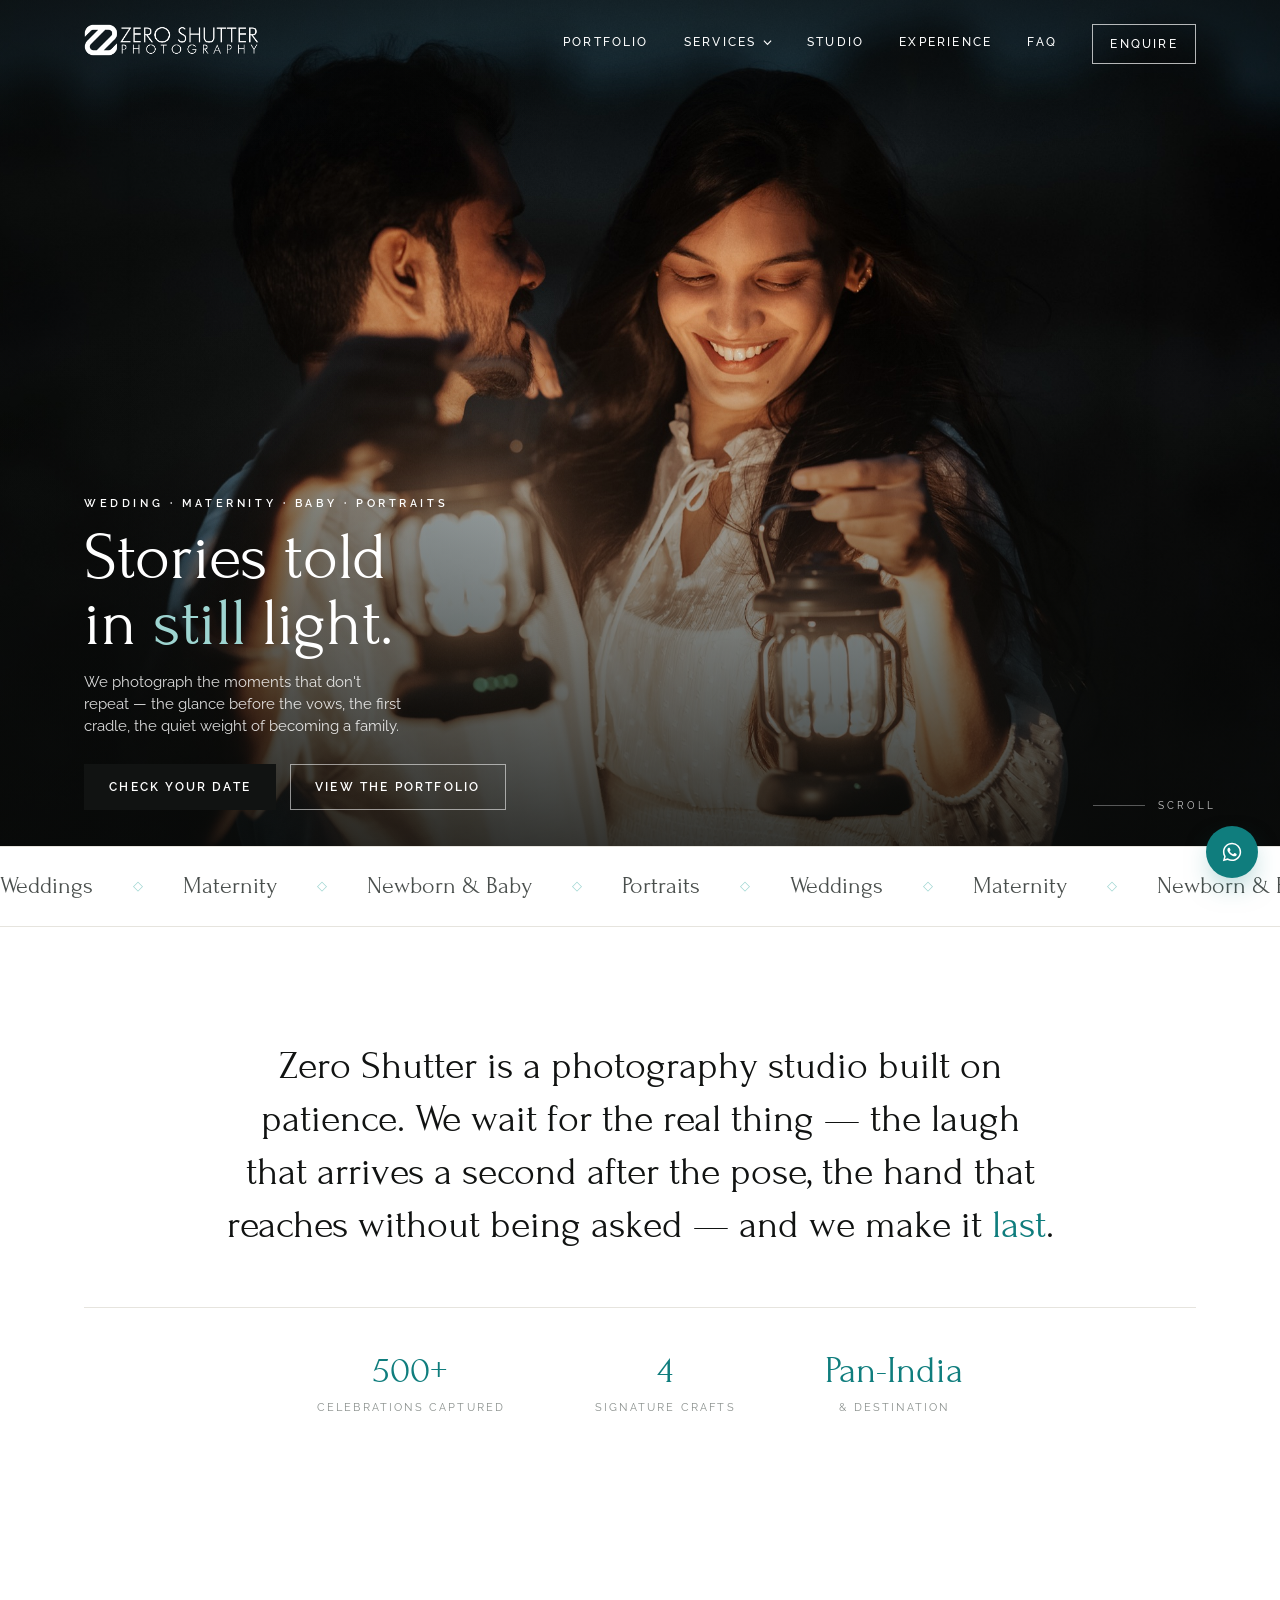
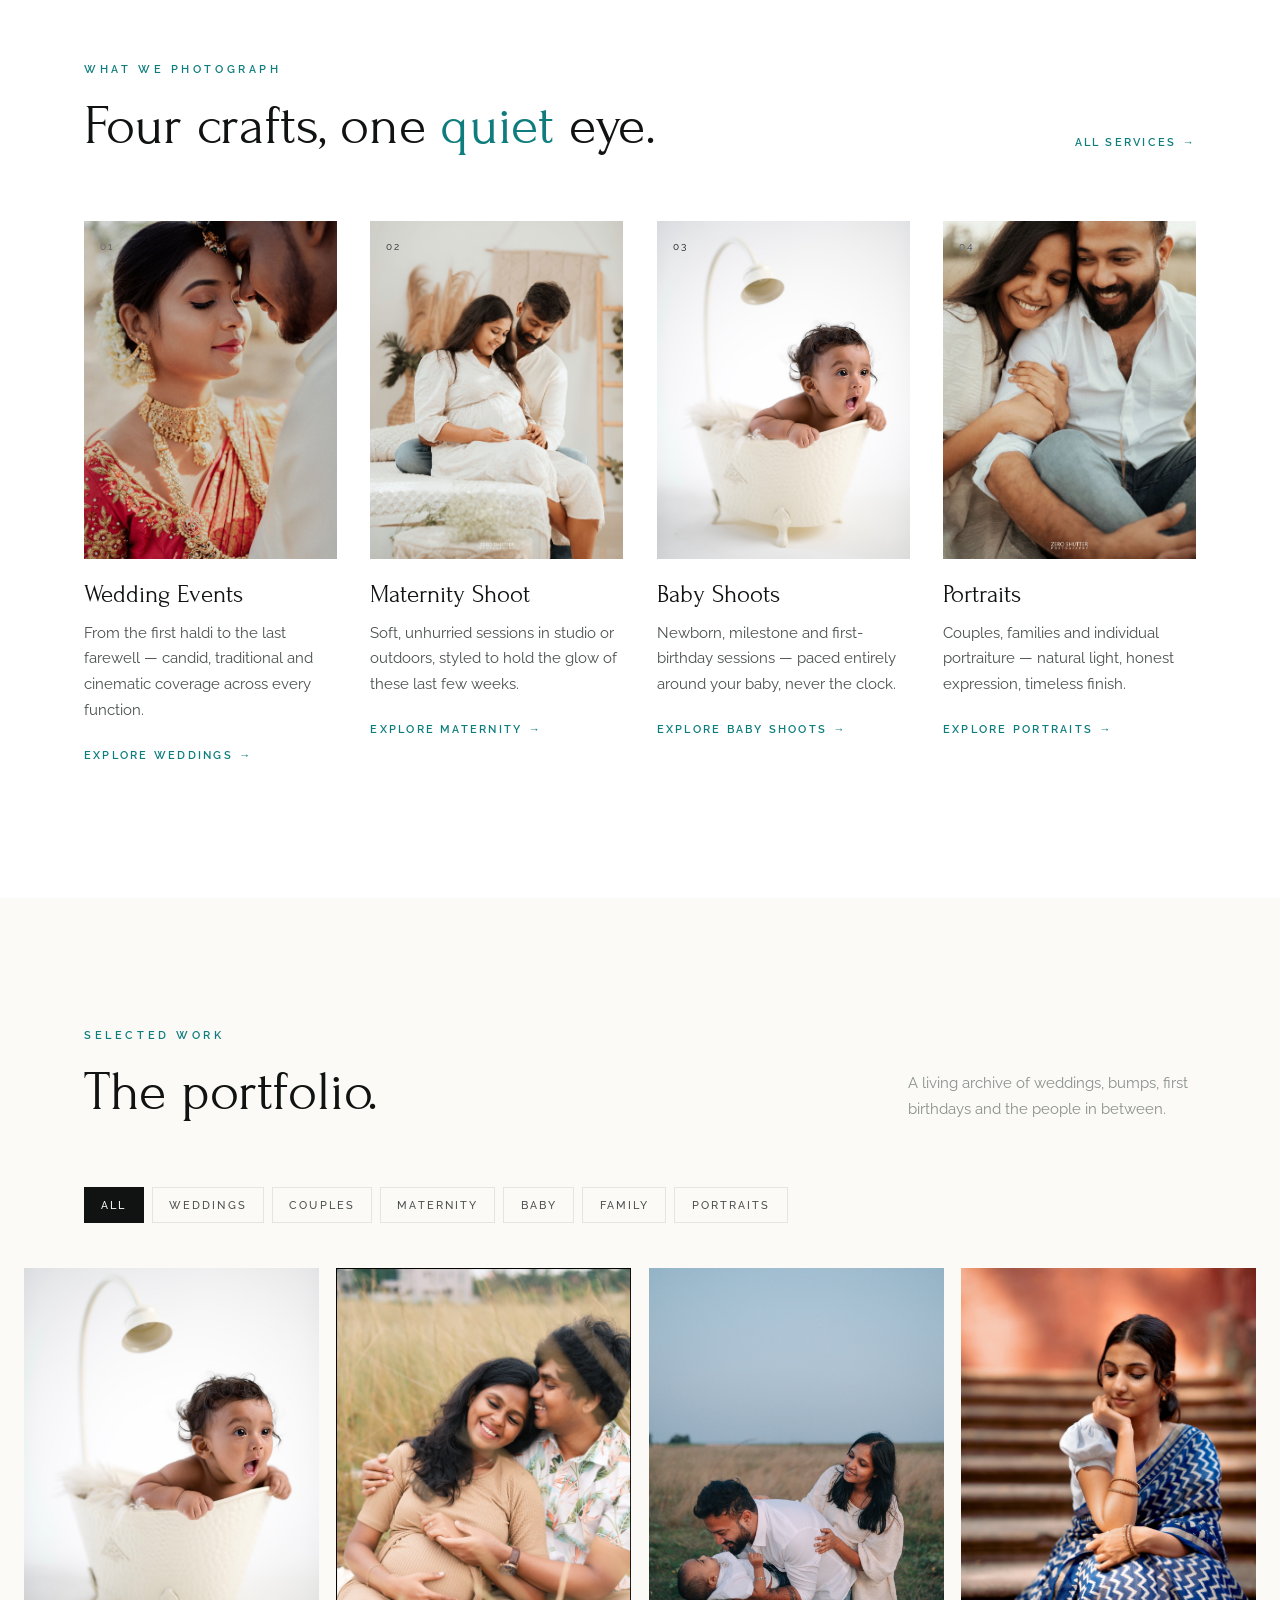
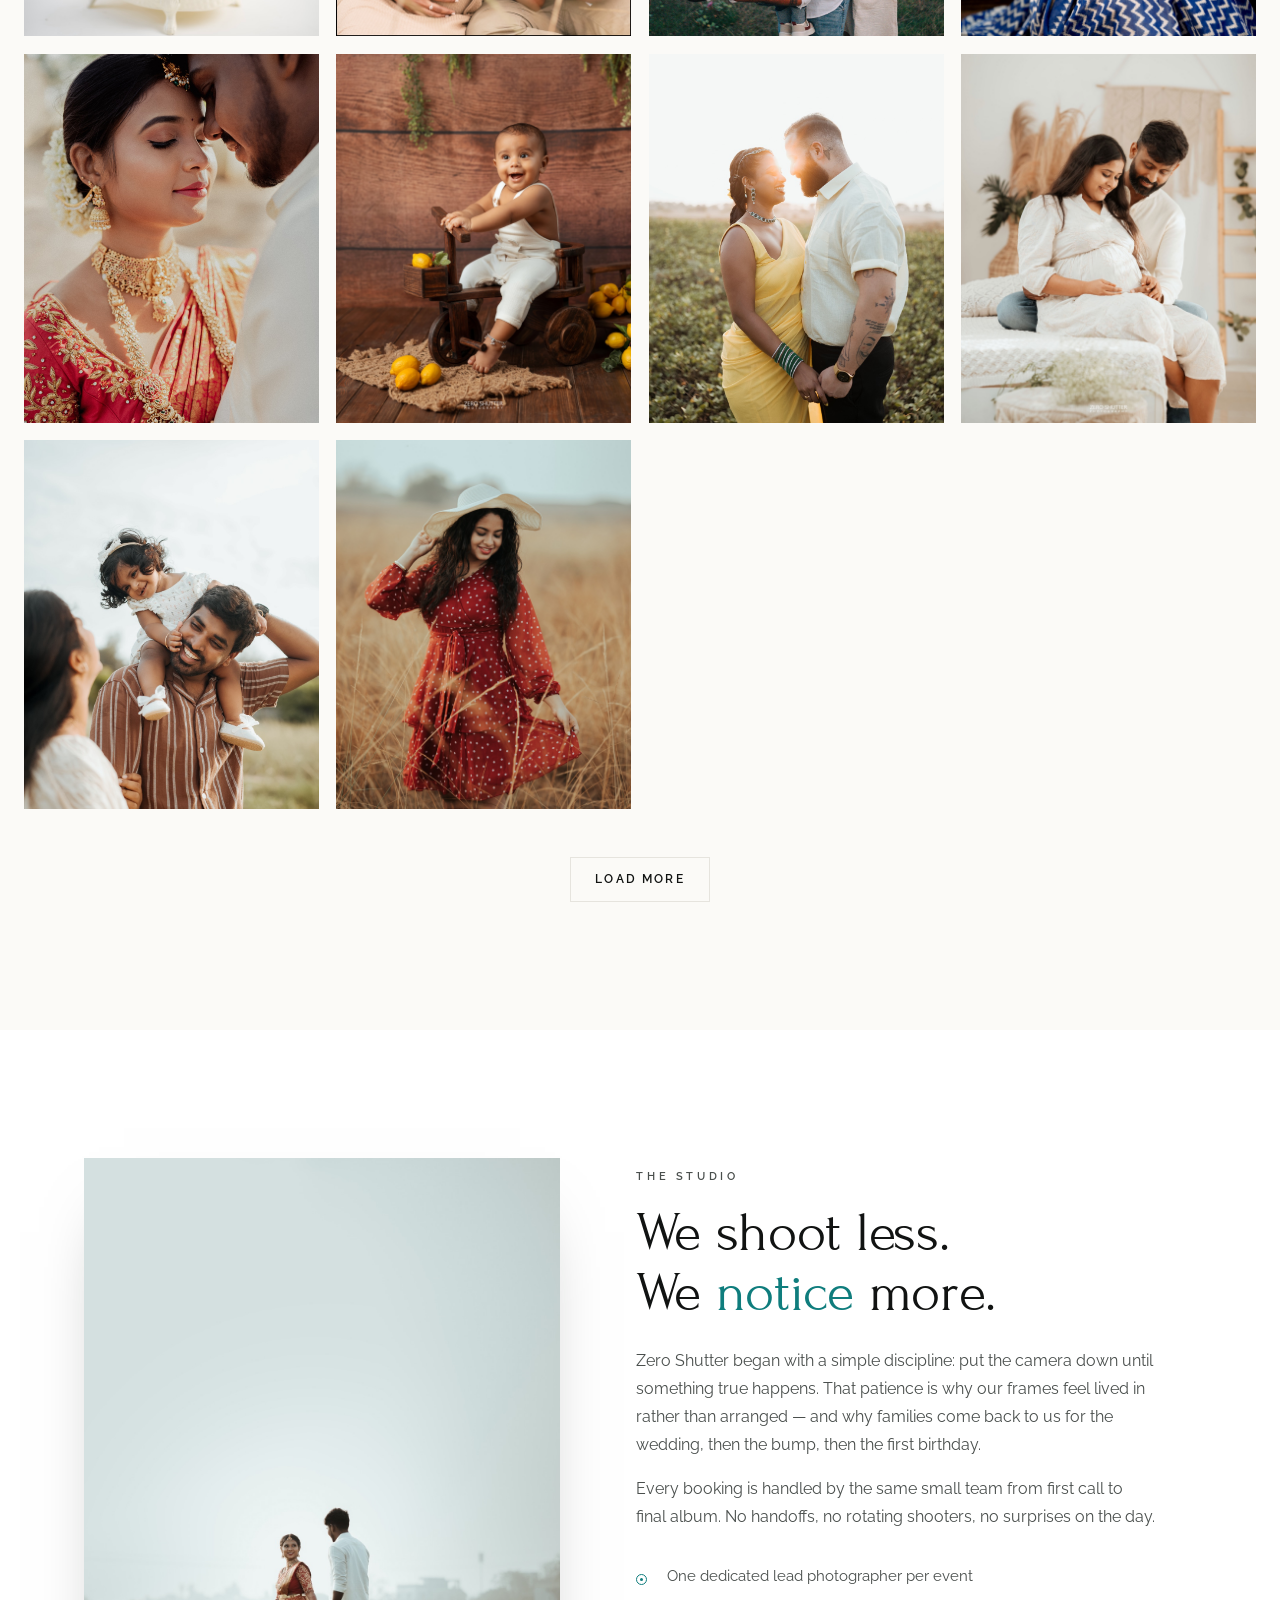
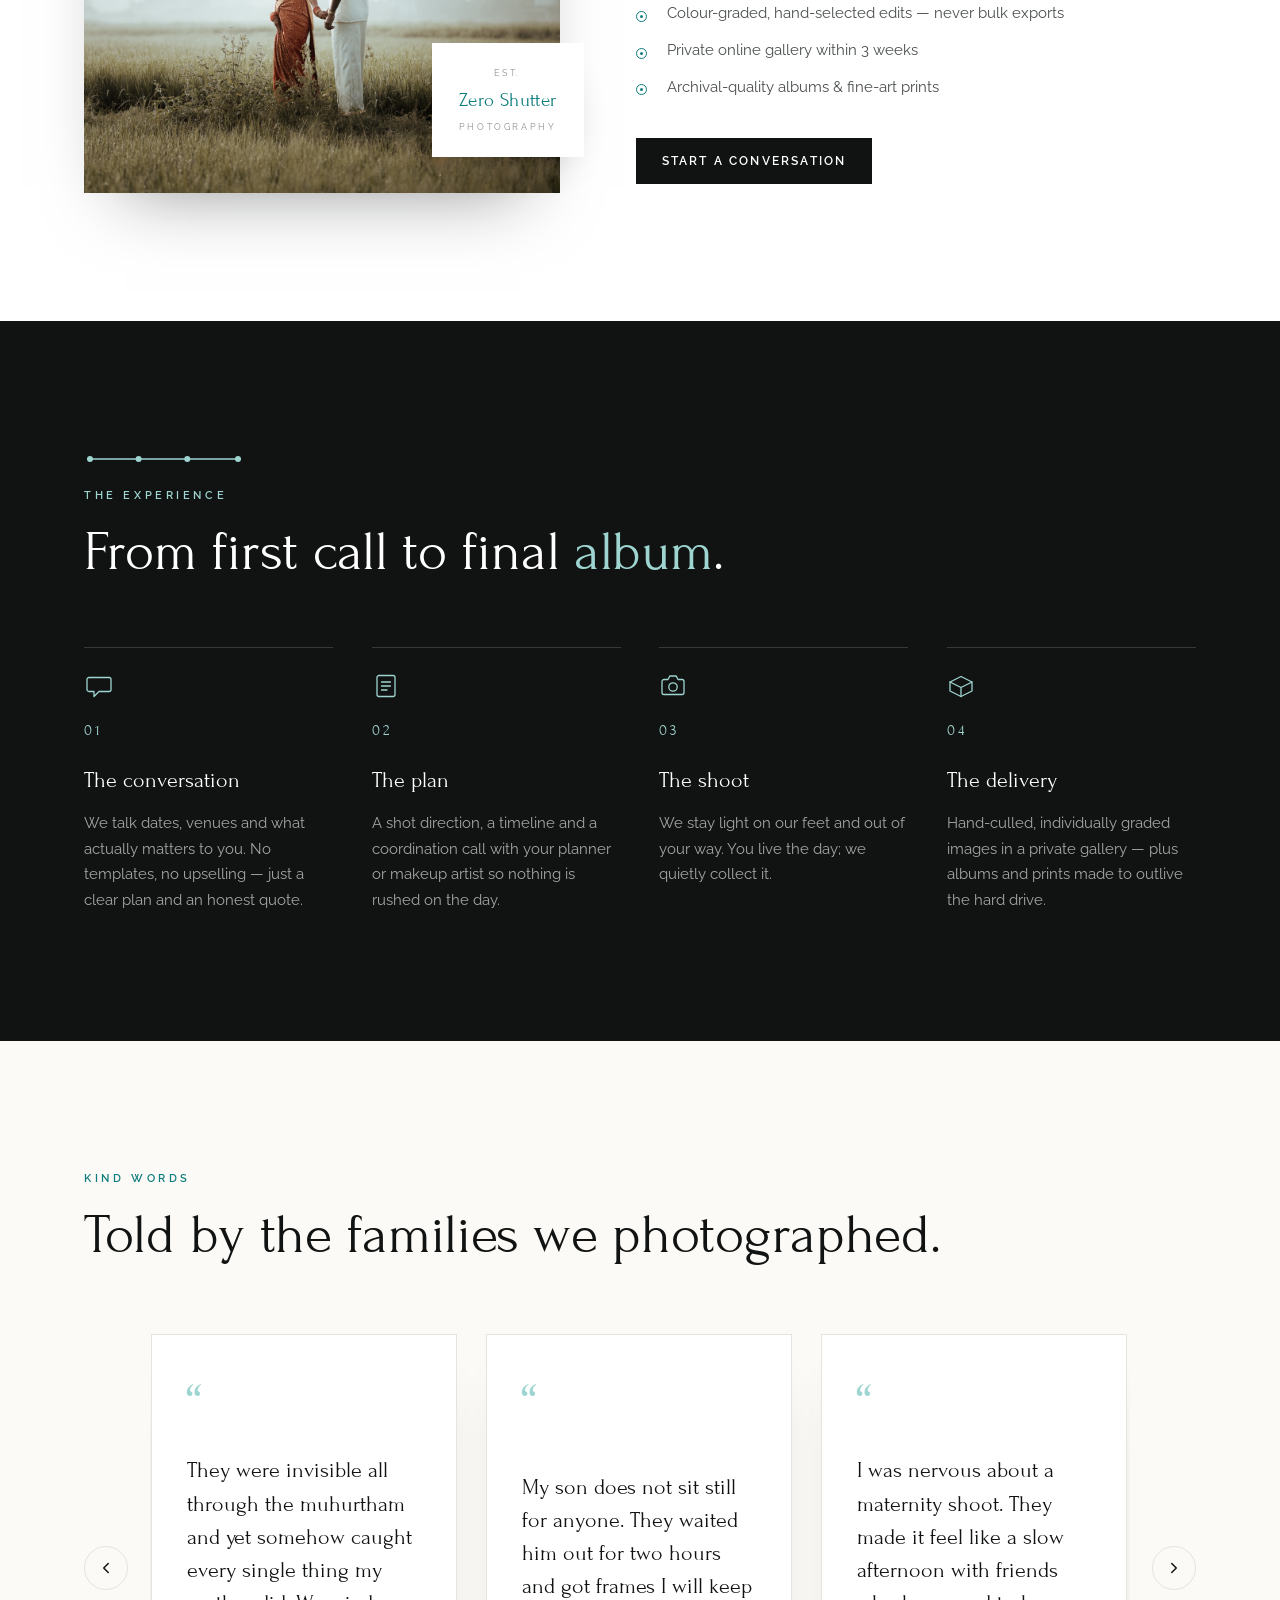
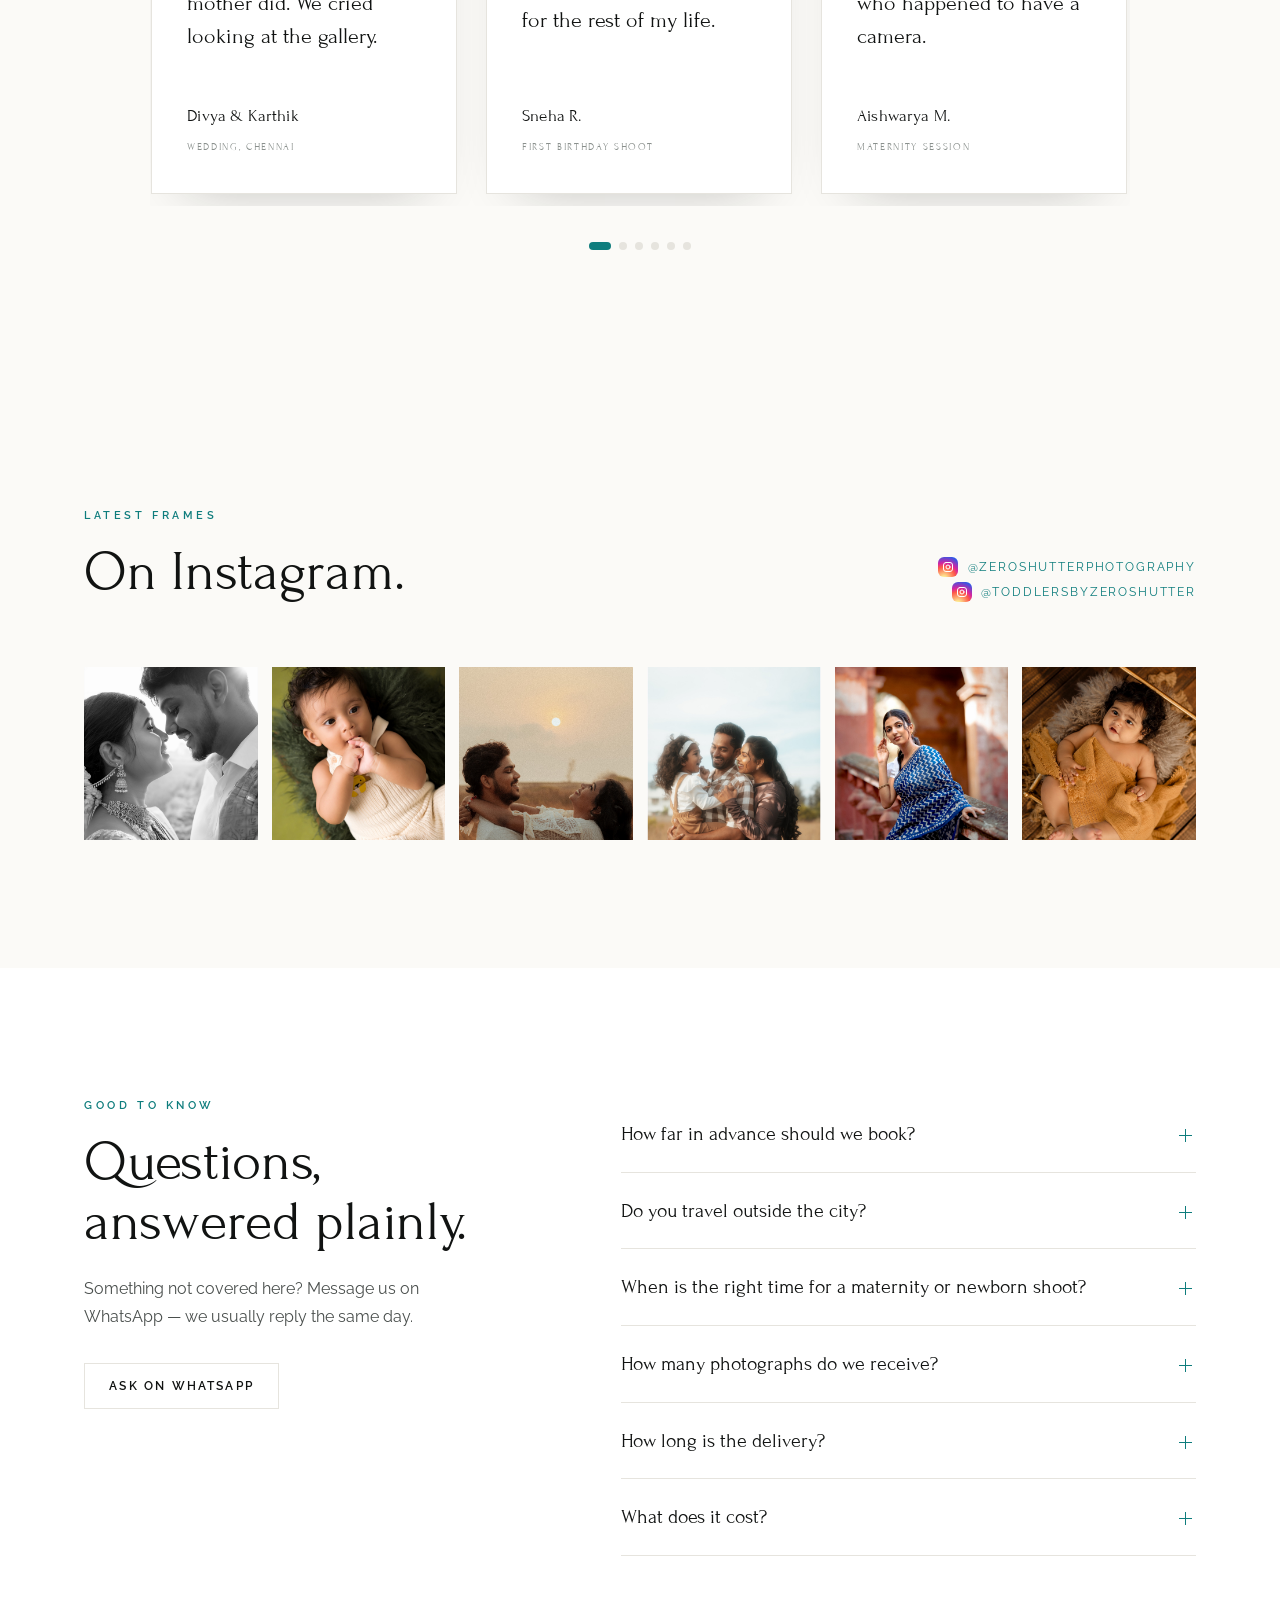
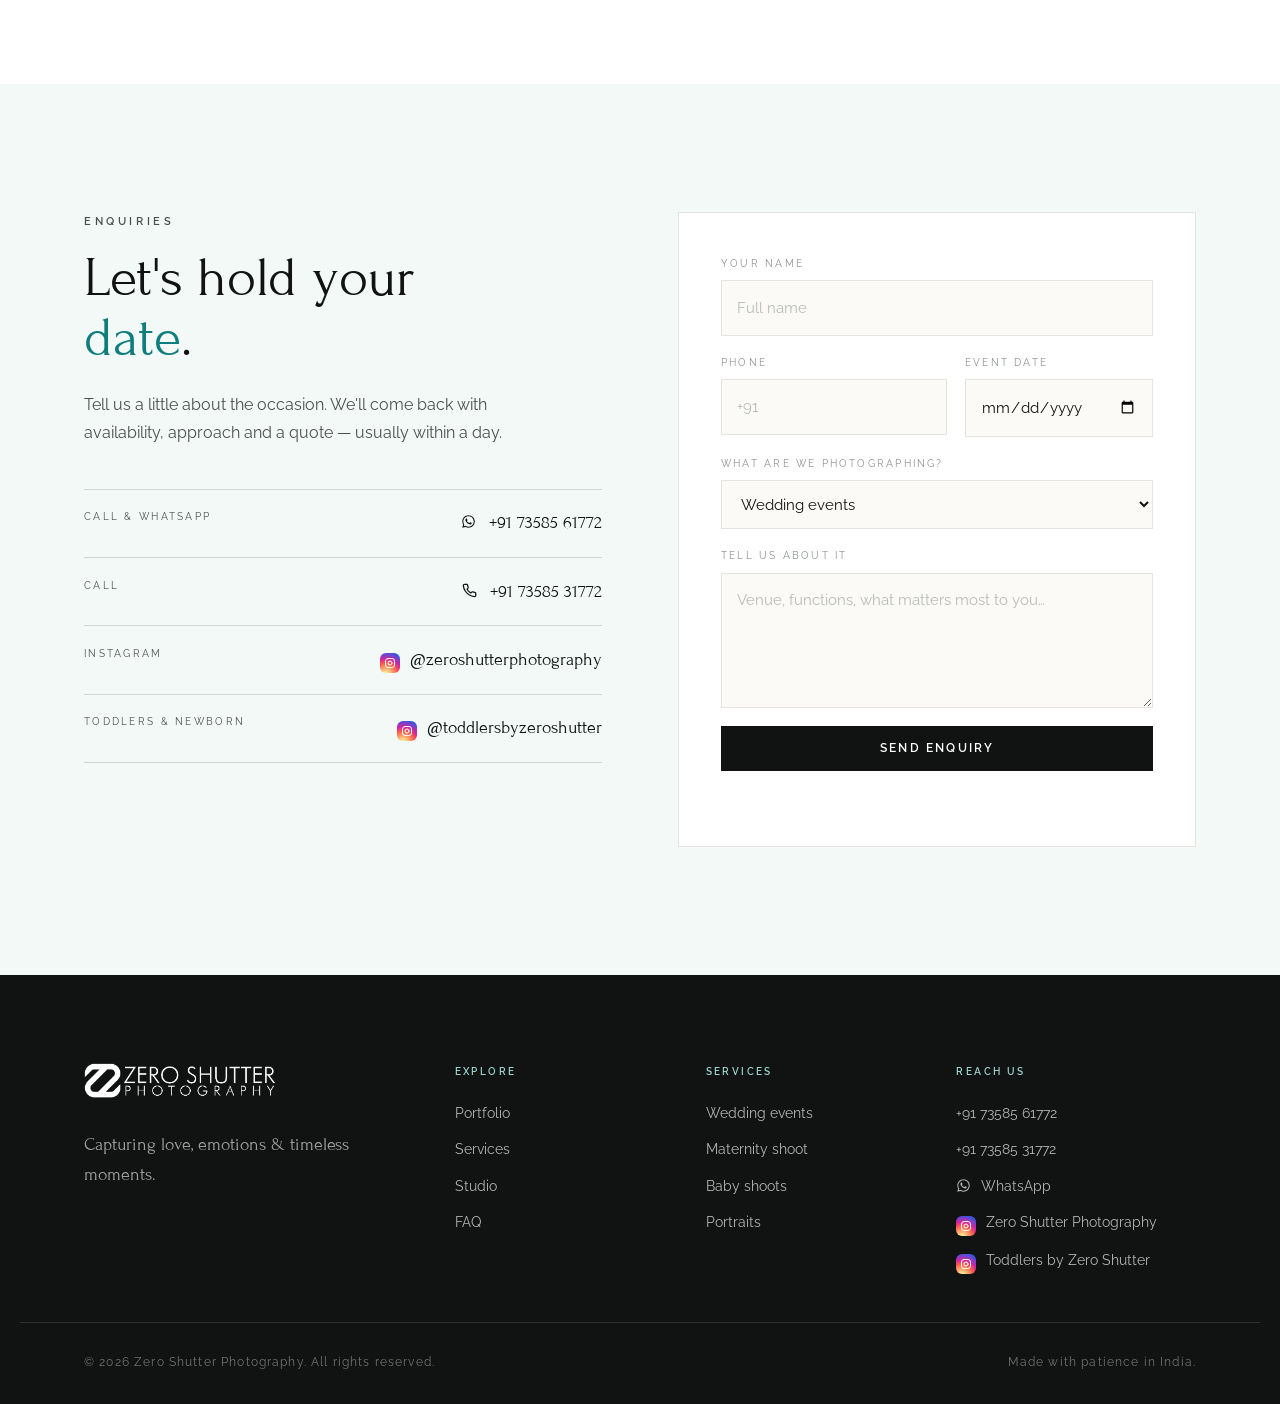
==== commit 7c657ff6: "Remove the gold-jewellery bridal close-up from the homepage portfolio Takes wedding-1.jpg out of the" ====
--- a/index.html
+++ b/index.html
@@ -211,7 +211,6 @@
       </div>
 
       <div class="gallery" id="gallery">
-        <figure class="shot reveal" data-cat="wedding"><img src="assets/images/gallery/wedding-1.jpg" alt="Bridal portrait in gold jewellery and a gold-orange saree" loading="lazy"><figcaption>Wedding</figcaption></figure>
         <figure class="shot reveal" data-cat="baby"><img src="assets/images/gallery/baby-1.jpg" alt="Baby in a vintage tub during a studio session" loading="lazy"><figcaption>Baby</figcaption></figure>
         <figure class="shot reveal" data-cat="maternity"><img src="assets/images/gallery/maternity-2.jpg" alt="Expecting parents sharing a close embrace in a golden field" loading="lazy"><figcaption>Maternity</figcaption></figure>
         <figure class="shot reveal" data-cat="family"><img src="assets/images/gallery/family-6.jpg" alt="Father lifting his baby for a nose-to-nose moment at golden hour" loading="lazy"><figcaption>Family</figcaption></figure>
@@ -231,6 +230,7 @@
         <figure class="shot shot--more reveal" data-cat="couple"><img src="assets/images/gallery/couple-9.jpg" alt="Couple sheltering together under an umbrella in the rain" loading="lazy"><figcaption>Couple</figcaption></figure>
         <figure class="shot shot--more reveal" data-cat="maternity"><img src="assets/images/gallery/maternity-1.jpg" alt="Husband and wife embracing over her bump in a boho studio" loading="lazy"><figcaption>Maternity</figcaption></figure>
         <figure class="shot shot--more reveal" data-cat="couple"><img src="assets/images/gallery/couple-15.jpg" alt="Couple sharing a nose-to-nose moment beside a white wall and old wooden door" loading="lazy"><figcaption>Couple</figcaption></figure>
+        <figure class="shot shot--more reveal" data-cat="wedding"><img src="assets/images/gallery/wedding-10.jpg" alt="Bride and groom walking hand in hand along an old stone wall" loading="lazy"><figcaption>Wedding</figcaption></figure>
         <figure class="shot shot--more reveal" data-cat="baby"><img src="assets/images/gallery/baby-12.jpg" alt="Smiling one year old in denim dungarees beside wooden ONE blocks" loading="lazy"><figcaption>Baby</figcaption></figure>
         <figure class="shot shot--more reveal" data-cat="family"><img src="assets/images/gallery/family-1.jpg" alt="Family embracing on the beach as their toddler reaches for her mother" loading="lazy"><figcaption>Family</figcaption></figure>
         <figure class="shot shot--more reveal" data-cat="couple"><img src="assets/images/gallery/couple-16.jpg" alt="Couple embracing in a soft, dreamy motion-blur frame in a golden field" loading="lazy"><figcaption>Couple</figcaption></figure>
@@ -240,6 +240,7 @@
         <figure class="shot shot--more reveal" data-cat="wedding"><img src="assets/images/gallery/wedding-7.jpg" alt="Bride and groom against a sunlit stone wall" loading="lazy"><figcaption>Wedding</figcaption></figure>
         <figure class="shot shot--more reveal" data-cat="baby"><img src="assets/images/gallery/baby-9.jpg" alt="Father holding his sleeping baby against his chest" loading="lazy"><figcaption>Baby</figcaption></figure>
         <figure class="shot shot--more reveal" data-cat="couple"><img src="assets/images/gallery/couple-17.jpg" alt="Couple in matching brown tones, arms linked" loading="lazy"><figcaption>Couple</figcaption></figure>
+        <figure class="shot shot--more reveal" data-cat="wedding"><img src="assets/images/gallery/wedding-6.jpg" alt="Black and white portrait of a bride and groom nose to nose in the sun" loading="lazy"><figcaption>Wedding</figcaption></figure>
         <figure class="shot shot--more reveal" data-cat="baby"><img src="assets/images/gallery/baby-13.jpg" alt="Baby in a rust romper on a wooden crate under a Happy Birthday banner" loading="lazy"><figcaption>Baby</figcaption></figure>
         <figure class="shot shot--more reveal" data-cat="couple"><img src="assets/images/gallery/couple-7.jpg" alt="Couple standing beneath a vast banyan tree" loading="lazy"><figcaption>Couple</figcaption></figure>
         <figure class="shot shot--more reveal" data-cat="couple"><img src="assets/images/gallery/couple-18.jpg" alt="Woman smiling at her partner beneath a clear umbrella in the rain" loading="lazy"><figcaption>Couple</figcaption></figure>
@@ -249,6 +250,7 @@
         <figure class="shot shot--more reveal" data-cat="family"><img src="assets/images/gallery/family-3.jpg" alt="Parents and their toddler laughing together in a field" loading="lazy"><figcaption>Family</figcaption></figure>
         <figure class="shot shot--more reveal" data-cat="baby"><img src="assets/images/gallery/baby-14.jpg" alt="Baby smiling in a rattan basket with cream flowers on an amber backdrop" loading="lazy"><figcaption>Baby</figcaption></figure>
         <figure class="shot shot--more reveal" data-cat="couple"><img src="assets/images/gallery/couple-hd-1.jpg" alt="Close portrait of a bride's smile as her husband leans in behind her" loading="lazy"><figcaption>Couple</figcaption></figure>
+        <figure class="shot shot--more reveal" data-cat="wedding"><img src="assets/images/gallery/wedding-9.jpg" alt="Bride and groom holding hands in a misty paddy field" loading="lazy"><figcaption>Wedding</figcaption></figure>
         <figure class="shot shot--more reveal" data-cat="portrait"><img src="assets/images/gallery/portrait-5.jpg" alt="Portrait seated among tall golden grass" loading="lazy"><figcaption>Portrait</figcaption></figure>
         <figure class="shot shot--more reveal" data-cat="wedding"><img src="assets/images/gallery/wedding-4.jpg" alt="Bride and groom in traditional South Indian wedding attire" loading="lazy"><figcaption>Wedding</figcaption></figure>
         <figure class="shot shot--more reveal" data-cat="couple"><img src="assets/images/gallery/couple-20.jpg" alt="Couple dancing in tall golden grass, hands raised" loading="lazy"><figcaption>Couple</figcaption></figure>
@@ -259,6 +261,7 @@
         <figure class="shot shot--more reveal" data-cat="baby"><img src="assets/images/gallery/baby-10.jpg" alt="Baby resting on a soft green blanket" loading="lazy"><figcaption>Baby</figcaption></figure>
         <figure class="shot shot--more reveal" data-cat="family"><img src="assets/images/gallery/family-5.jpg" alt="Parents sharing a tender moment with their baby" loading="lazy"><figcaption>Family</figcaption></figure>
         <figure class="shot shot--more reveal" data-cat="couple"><img src="assets/images/gallery/couple-22.jpg" alt="Couple walking and laughing together along a tree-lined street" loading="lazy"><figcaption>Couple</figcaption></figure>
+        <figure class="shot shot--more reveal" data-cat="wedding"><img src="assets/images/gallery/wedding-11.jpg" alt="Groom resting his forehead against his bride's, both smiling" loading="lazy"><figcaption>Wedding</figcaption></figure>
       </div>
 
       <div class="gallery__more">
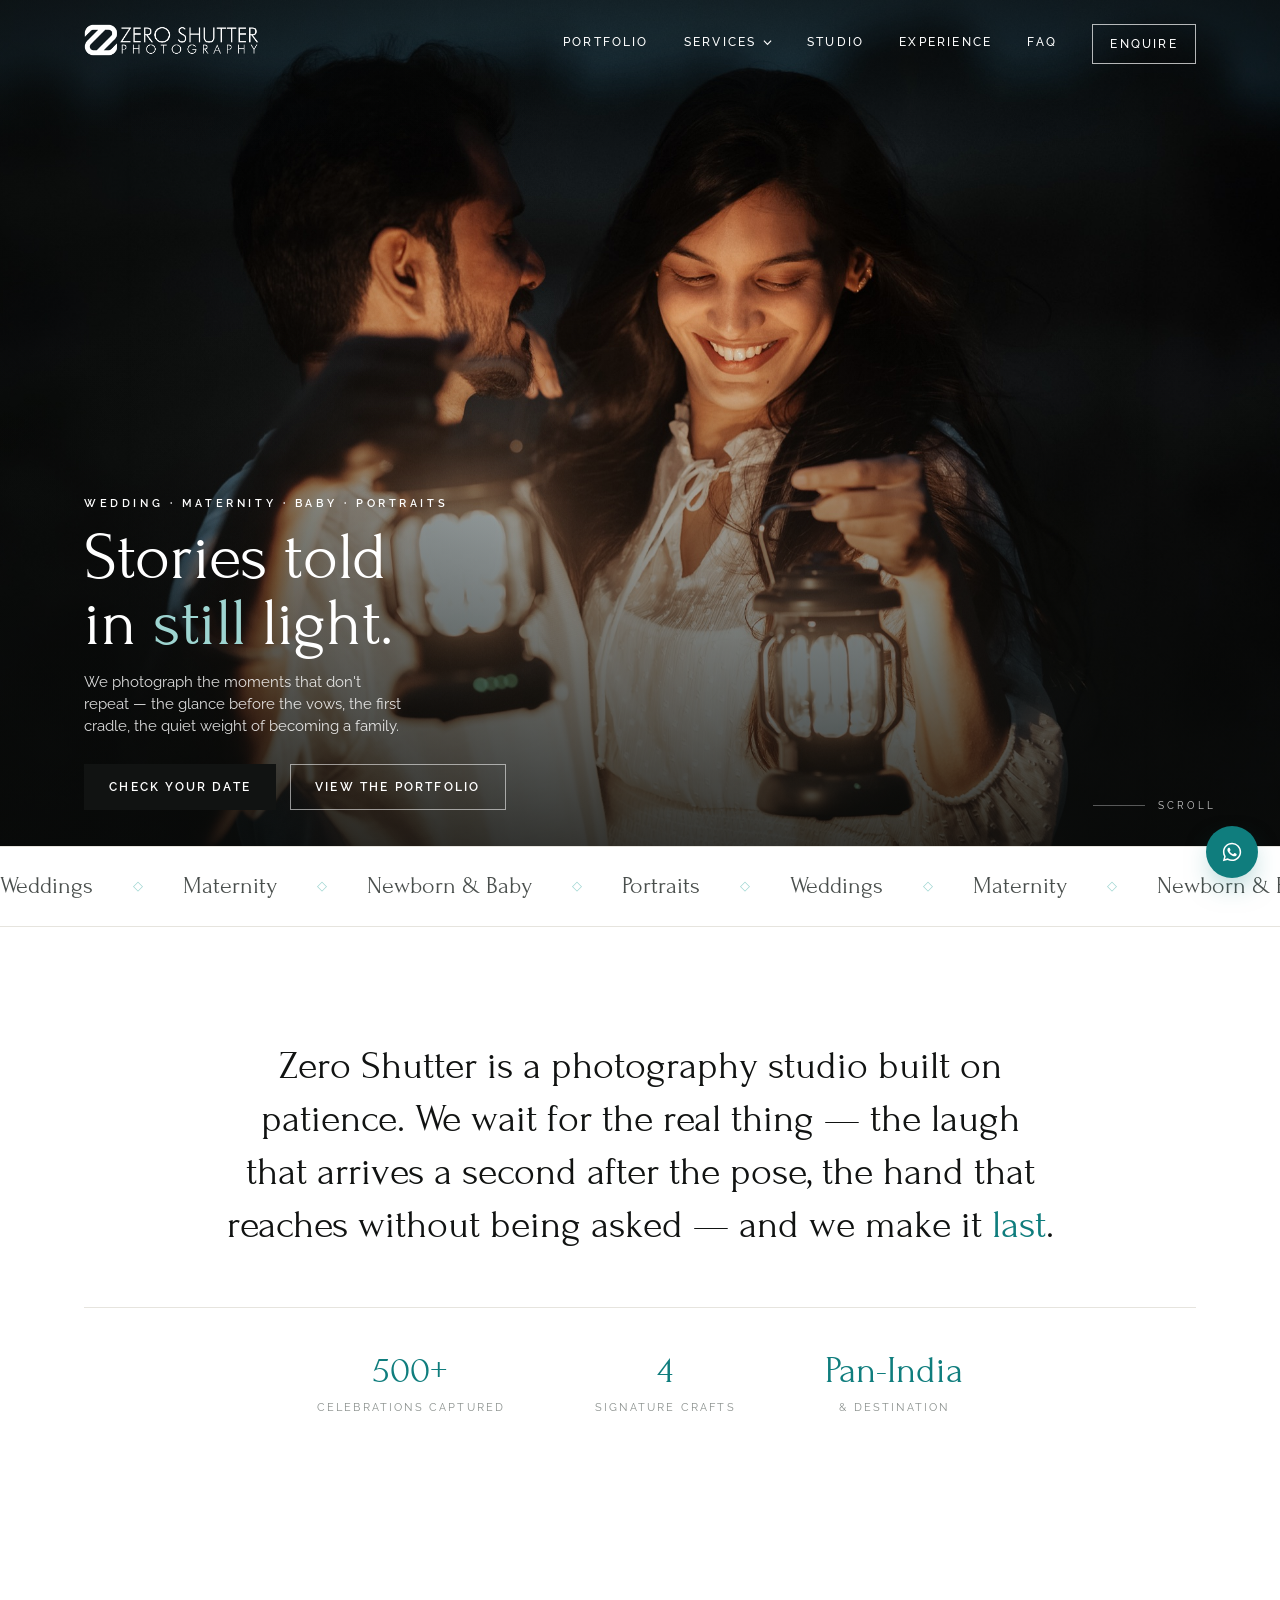
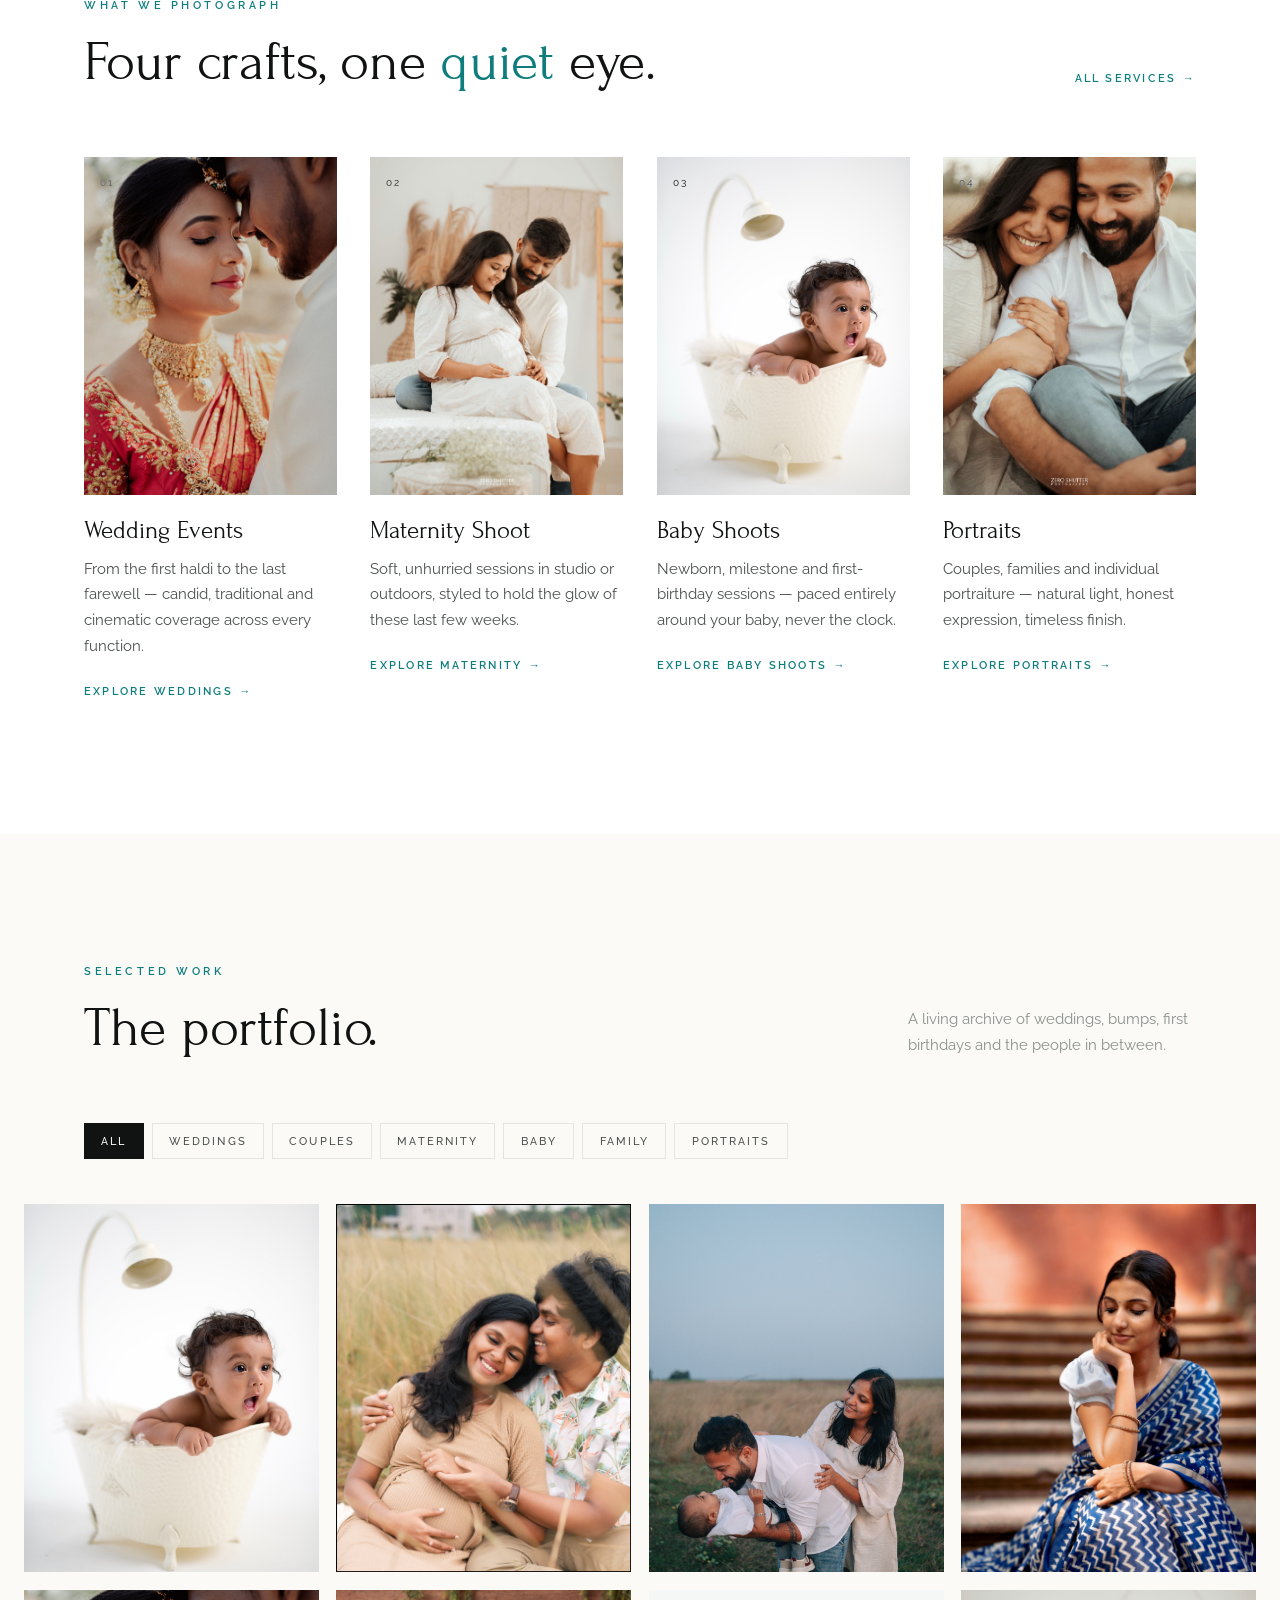
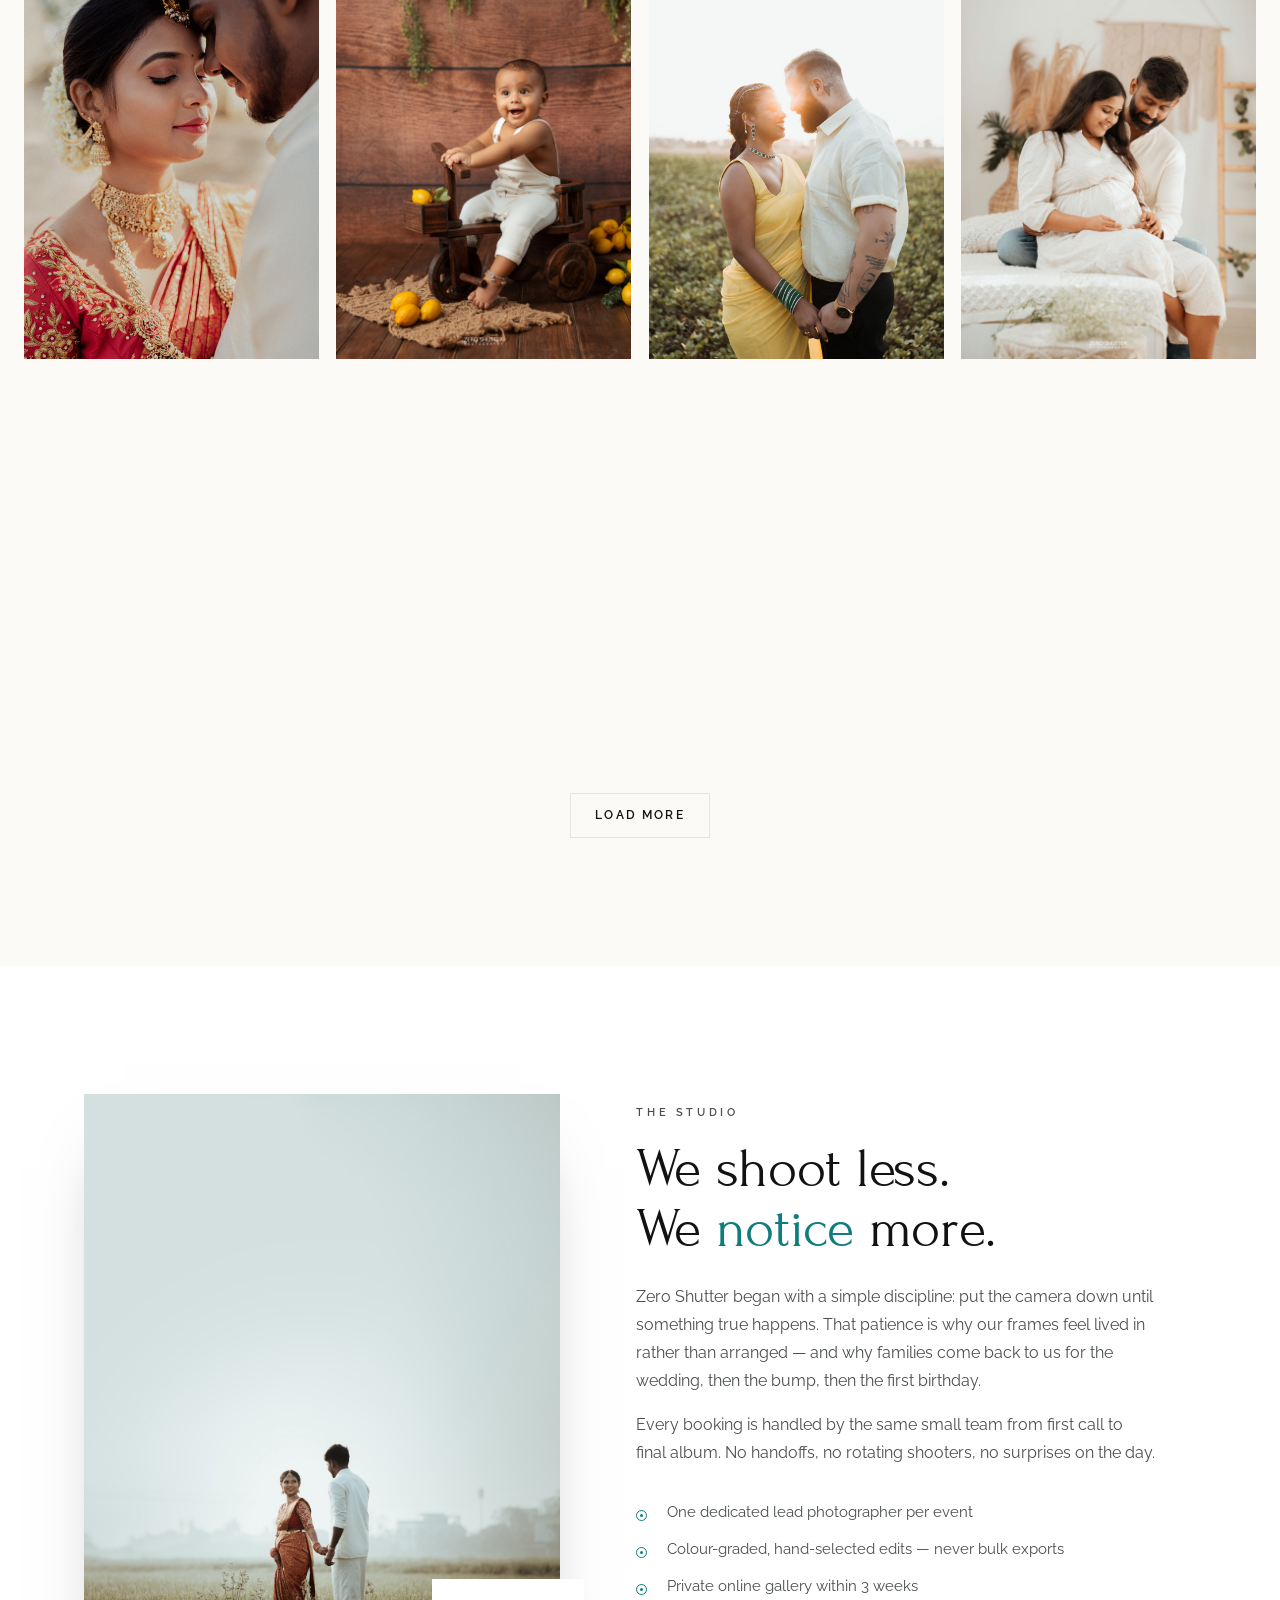
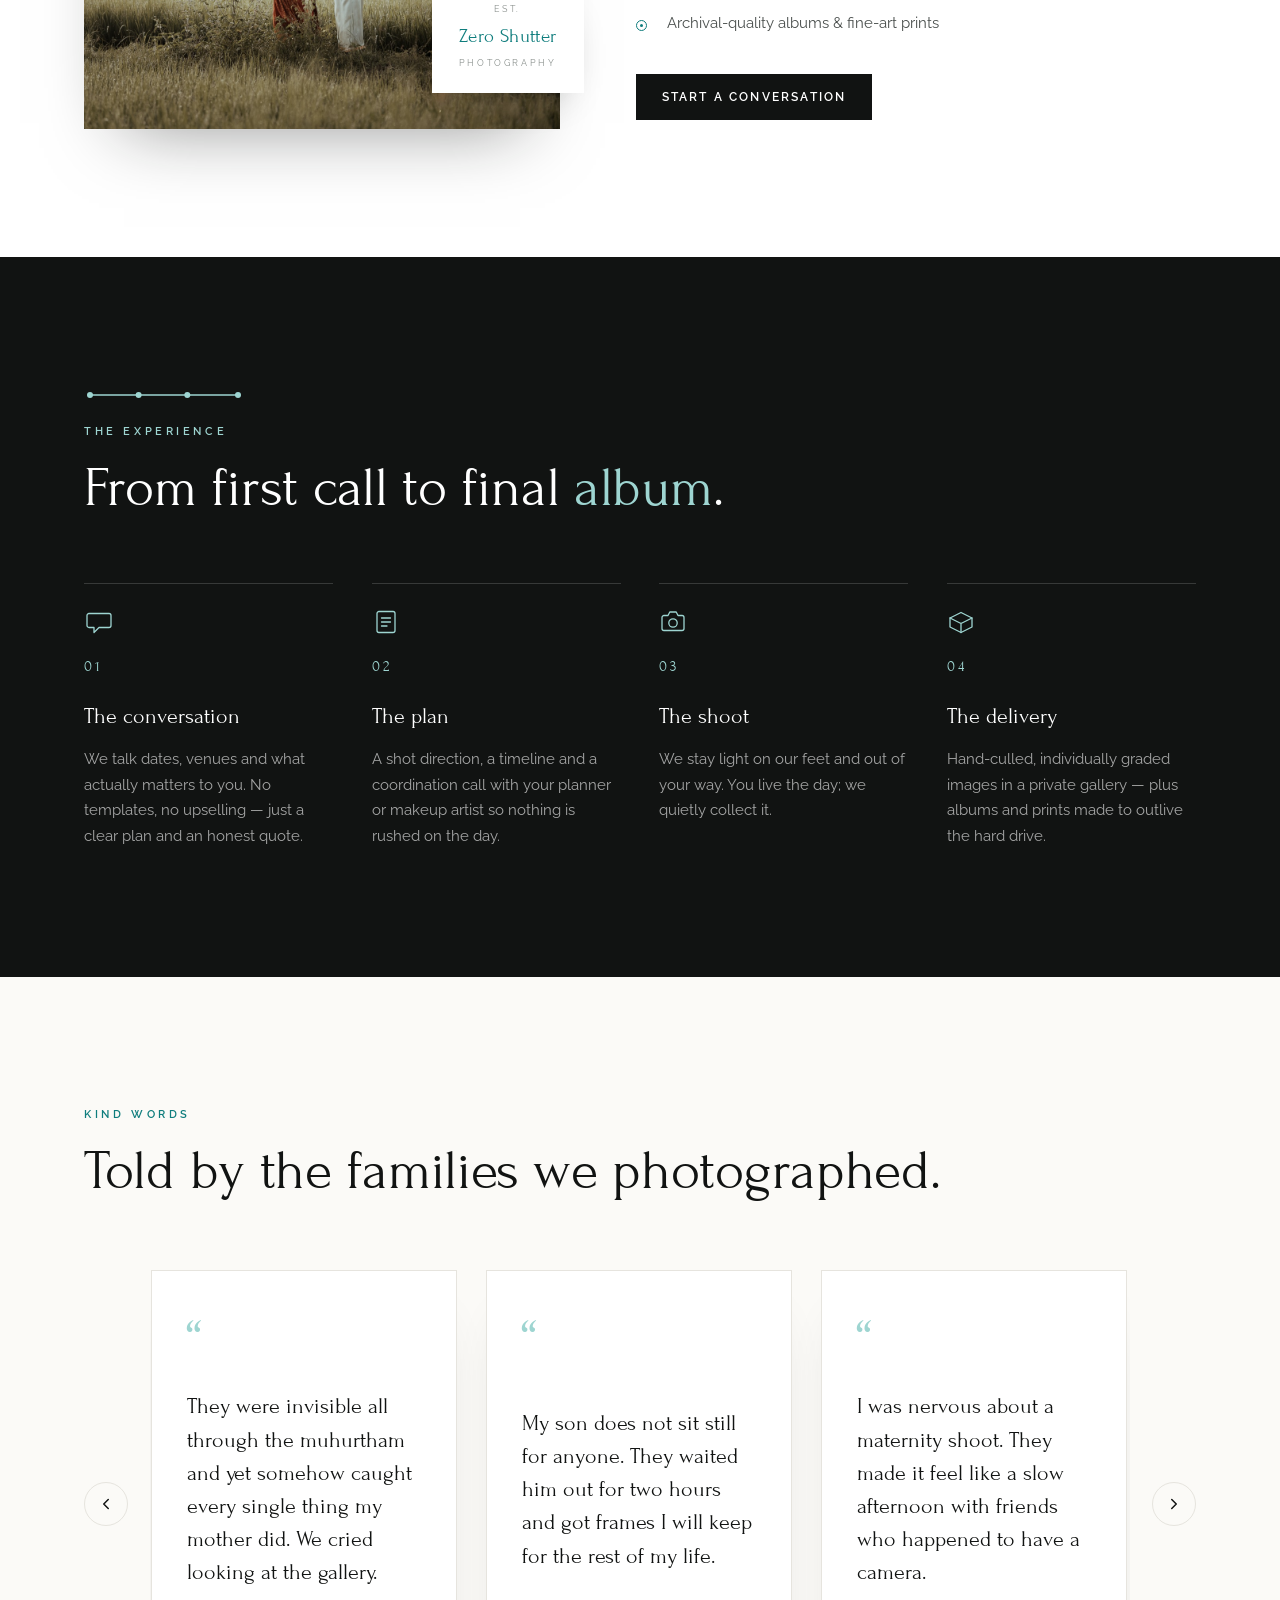
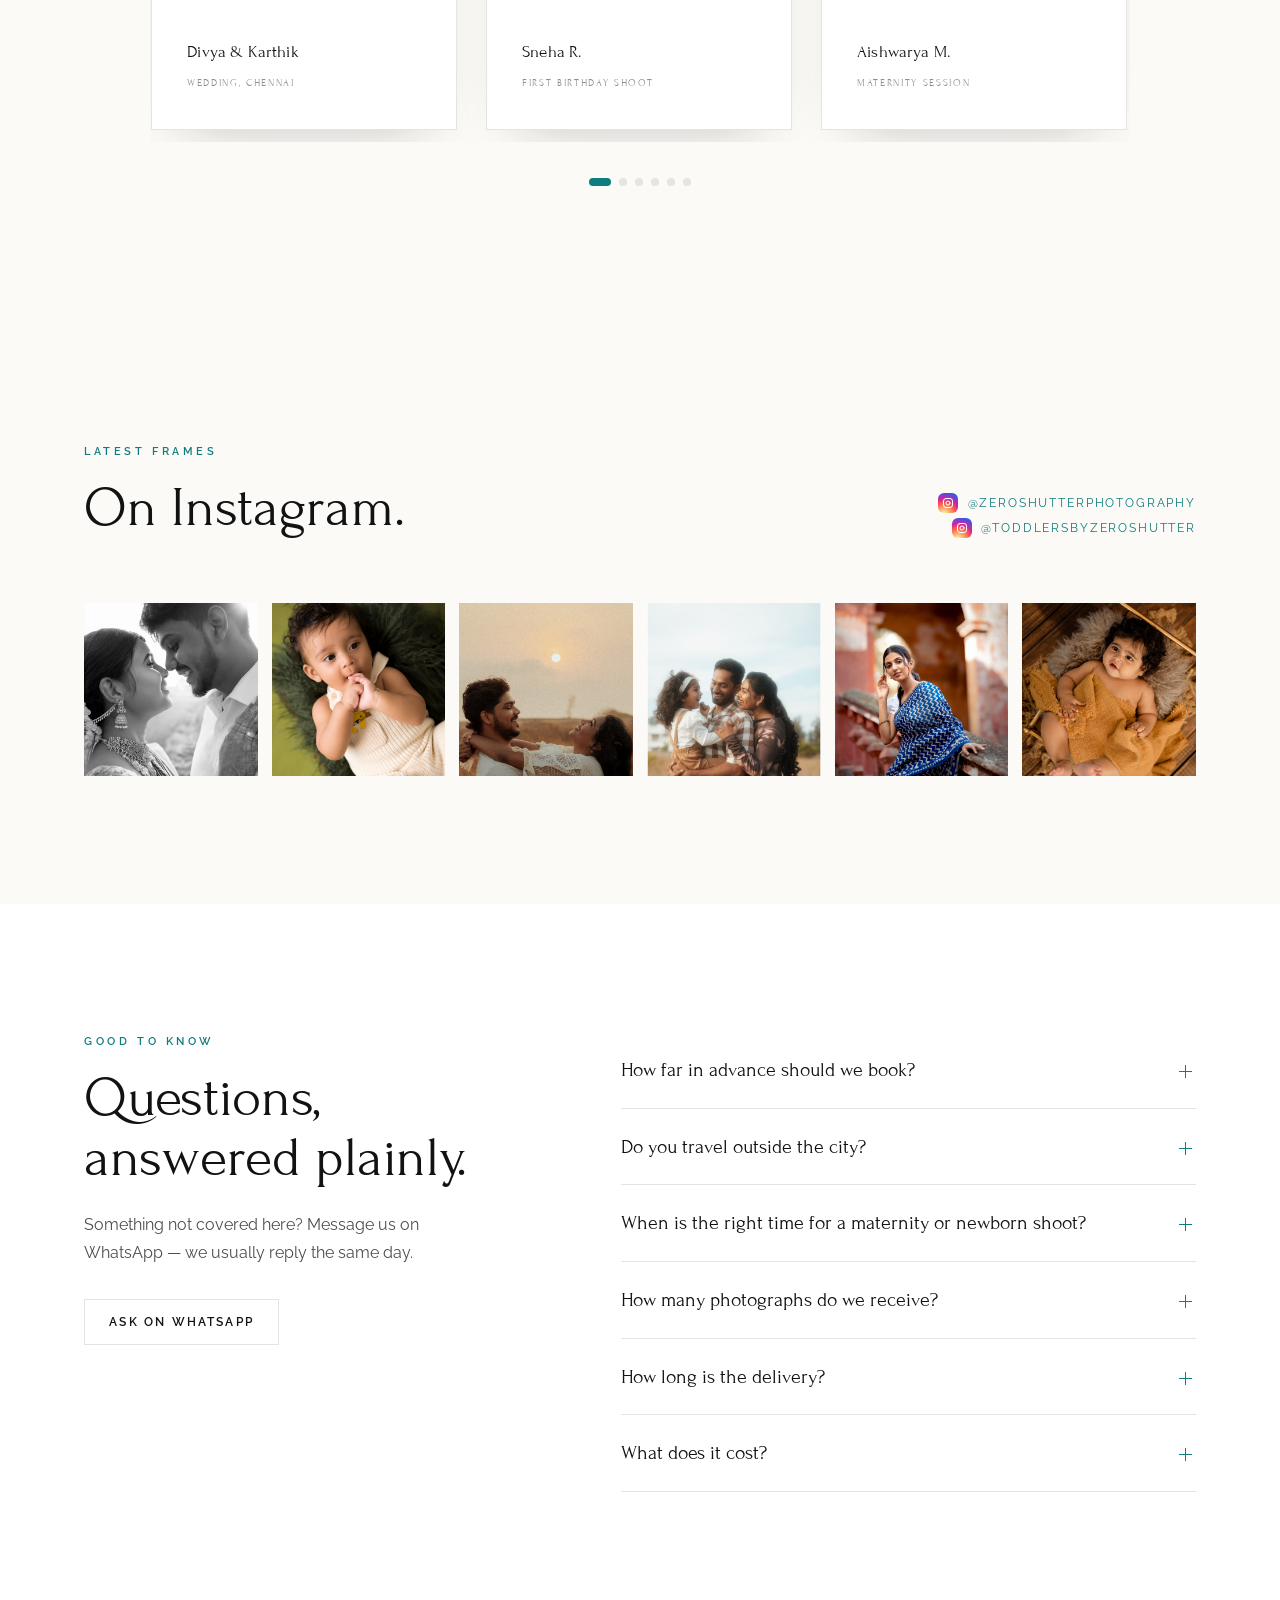
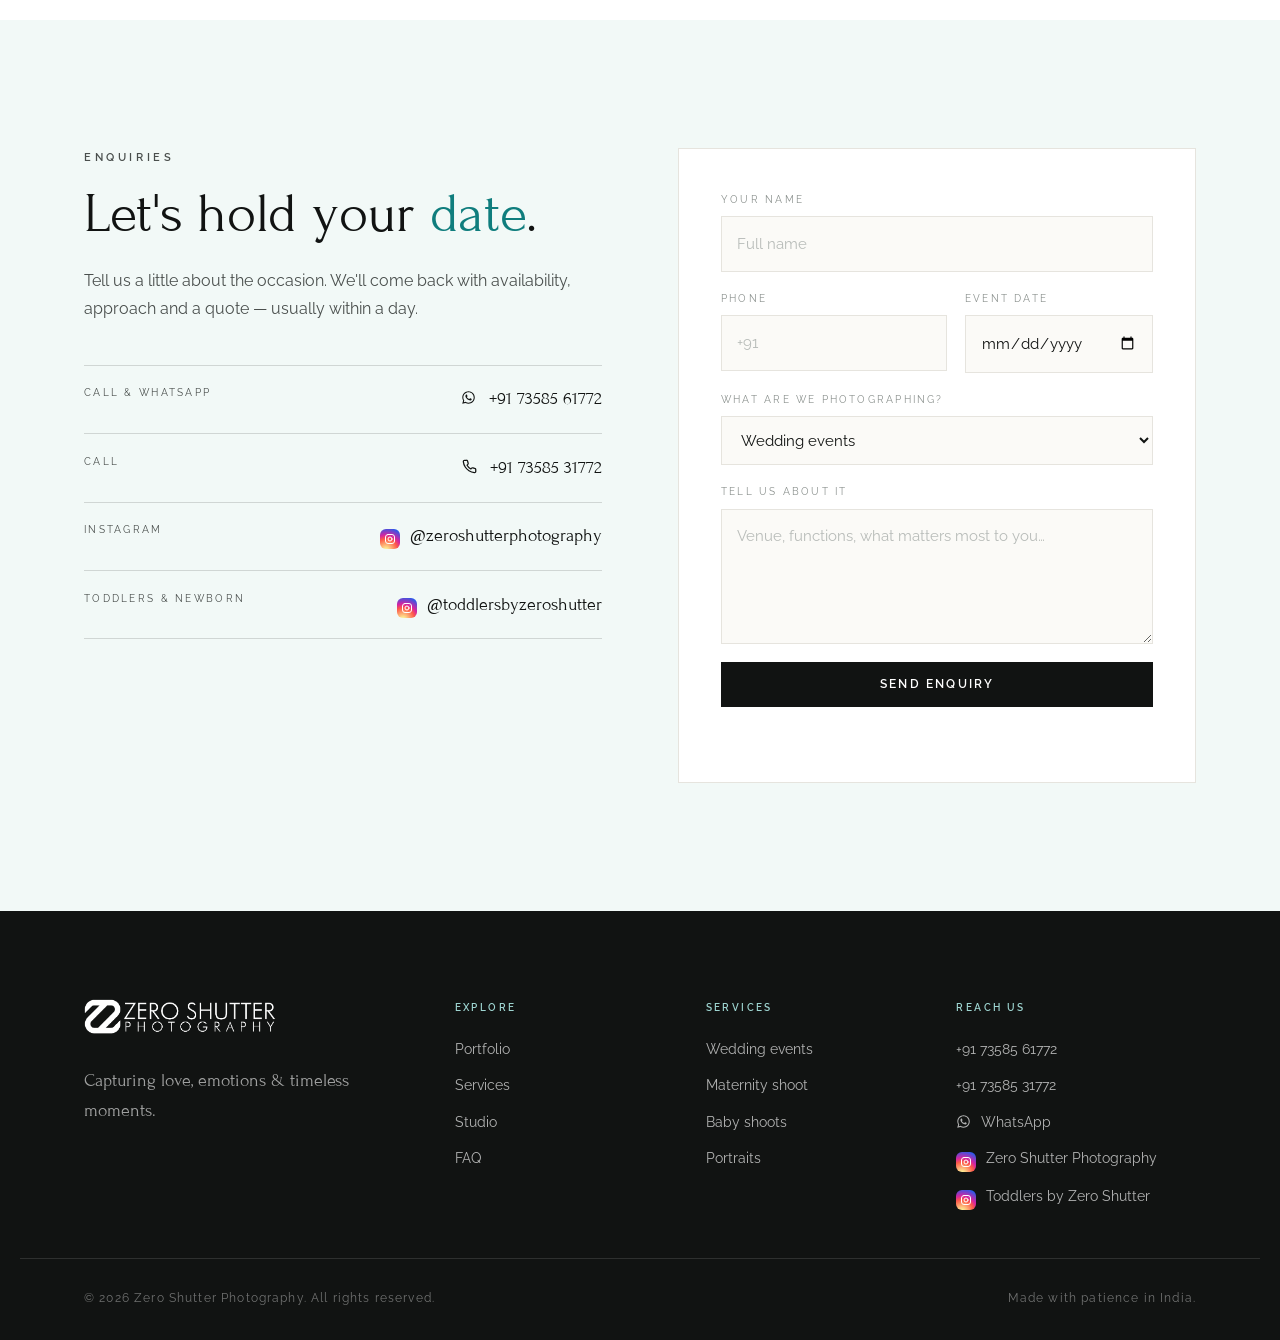
==== commit 99d7ee43: "Contact section: one-line heading, two-line intro paragraph "Let's hold your date." no longer breaks" ====
--- a/index.html
+++ b/index.html
@@ -75,13 +75,13 @@
     <div class="hero__gallery">
       <div class="hero__slider" id="heroSlider">
         <figure class="hero__slide hero__slide--1 is-active">
-          <img class="hero__slide-img" src="assets/images/banner-1.jpg" alt="Couple sharing a laugh in the dark, each holding a glowing lantern" loading="eager" style="--pos:center 30%;--pos-m:42% 50%">
+          <img class="hero__slide-img" src="assets/images/banner-1.jpg" alt="Couple sharing a laugh in the dark, each holding a glowing lantern" loading="eager" style="--pos:center 30%;--pos-m:40% 50%">
         </figure>
         <figure class="hero__slide">
           <img class="hero__slide-img" src="assets/images/banner-2.jpg" alt="Husband embracing his wife from behind, cheek to cheek" loading="lazy" style="--pos:0% 30%;--pos-m:47% 50%">
         </figure>
         <figure class="hero__slide">
-          <img class="hero__slide-img" src="assets/images/banner-3.jpg" alt="Couple holding hands against a brick wall" loading="lazy" style="--pos:center 30%;--pos-m:72% 50%">
+          <img class="hero__slide-img" src="assets/images/banner-3.jpg" alt="Couple holding hands against a brick wall" loading="lazy" style="--pos:center 30%;--pos-m:63% 50%">
         </figure>
       </div>
 
@@ -494,7 +494,7 @@
     <div class="shell contact__grid">
       <div class="contact__copy reveal">
         <p class="eyebrow">Enquiries</p>
-        <h2 class="heading">Let's hold your<br><em>date</em>.</h2>
+        <h2 class="heading">Let's hold your <em>date</em>.</h2>
         <p>Tell us a little about the occasion. We'll come back with availability, approach and a quote — usually within a day.</p>
 
         <ul class="contact__list">
--- a/assets/css/style.css
+++ b/assets/css/style.css
@@ -148,9 +148,18 @@
   transition:background .45s var(--ease), box-shadow .45s var(--ease), padding .45s var(--ease);
   padding:1.5rem 0;
 }
-.site-header.is-stuck{
+/* The blur lives on a background layer, not the header itself: a header with
+   backdrop-filter becomes the containing block for fixed children, which shrank
+   the mobile menu drawer to the height of the header bar once scrolled. */
+.site-header::before{
+  content:"";position:absolute;inset:0;z-index:-1;pointer-events:none;
   background:rgba(255,255,255,.94);
   backdrop-filter:saturate(180%) blur(14px);
+  -webkit-backdrop-filter:saturate(180%) blur(14px);
+  opacity:0;transition:opacity .45s var(--ease);
+}
+.site-header.is-stuck::before{opacity:1;}
+.site-header.is-stuck{
   box-shadow:0 1px 0 var(--line);
   padding:.85rem 0;
 }
@@ -302,6 +311,7 @@
 
 /* ── Sections ─────────────────────────────────────────── */
 .section{padding:clamp(4.5rem,10vw,8.5rem) 0;}
+.section.services{padding-top:clamp(2.25rem,5vw,4.25rem);}
 .section--tint{background:var(--paper-warm);}
 .section--dark{background:var(--ink);color:var(--paper);}
 
@@ -643,8 +653,8 @@
   display:grid;grid-template-columns:1fr 1fr;
   gap:clamp(2.4rem,6vw,5.5rem);align-items:start;
 }
-.contact__copy p{color:var(--ink-soft);max-width:42ch;}
-.contact__copy .heading{margin-bottom:1.4rem;}
+.contact__copy p{color:var(--ink-soft);max-width:none;}
+.contact__copy .heading{margin-bottom:1.4rem;white-space:nowrap;}
 
 .contact__list{list-style:none;padding:0;margin:2.6rem 0 0;}
 .contact__list li{
@@ -981,7 +991,7 @@
   .nav > .nav__item{width:100%;border-top:1px solid var(--line);padding-top:1.3rem;}
   .nav > a:first-child,
   .nav > .nav__item:first-child{border-top:0;padding-top:0;}
-  .nav__cta{border-top:0 !important;}
+  .nav__cta{border-top:1px solid var(--ink) !important;}
 
   /* Dropdown collapses into an inline accordion inside the drawer */
   .has-drop{flex-direction:column;align-items:flex-start;gap:0;padding:0;margin:0;}
@@ -1004,23 +1014,28 @@
   .drop__all{margin-top:.4rem;padding-top:.8rem;}
 
   /* A wide banner in a tall hero shows only a sliver of the scene, so on
-     tablets/phones the photo is a shorter frame and the text sits below it,
-     never over anyone's face. */
-  .hero{height:auto;min-height:0;display:flex;flex-direction:column;}
+     tablets/phones the photo is a shorter frame (so the couple stays in shot)
+     with the same dark fade and text over its lower part as on desktop. The text
+     is compact so it stays below the faces. */
+  .hero{height:auto;min-height:0;}
   .hero__gallery{
-    position:relative;inset:auto;flex:none;
+    position:relative;inset:auto;
     aspect-ratio:1/1;max-height:88vh;
   }
   .hero__slide-img{object-position:var(--pos-m,center);}
   .hero__scrim{
-    background:linear-gradient(180deg, rgba(9,11,10,.55) 0%, rgba(9,11,10,0) 22%);
+    background:
+      linear-gradient(180deg, rgba(9,11,10,.5) 0%, rgba(9,11,10,0) 20%),
+      linear-gradient(0deg, rgba(9,11,10,.9) 0%, rgba(9,11,10,.6) 30%, rgba(9,11,10,0) 60%);
   }
-  .hero__overlay{position:static;padding-block:1.8rem 2.2rem;}
-  .hero__overlay .display{font-size:clamp(1.6rem,8.8vw,2.8rem);white-space:nowrap;}
+  .hero__overlay{bottom:1.4rem;}
+  .hero__overlay .eyebrow{font-size:.58rem;letter-spacing:.17em;margin-bottom:.5rem;white-space:nowrap;}
+  .hero__overlay .display{font-size:clamp(1.6rem,8.8vw,2.8rem);white-space:nowrap;margin-bottom:1rem;}
   .hero__overlay .display br{display:none;}
-  .hero__overlay .btn--solid{background:#fff;border-color:#fff;color:var(--ink);}
-  .hero__overlay .btn--solid:hover{background:var(--teal-mist);border-color:var(--teal-mist);}
   .hero__overlay .lede{display:none;}
+  .hero__actions{flex-wrap:nowrap;gap:.6rem;}
+  .hero__actions{max-width:30rem;}
+  .hero__actions .btn{flex:1;width:auto;padding:.85em .5em;font-size:.68rem;letter-spacing:.14em;text-align:center;}
   .hero__scroll{display:none;}
 
   .story__grid,.faq__grid,.contact__grid{grid-template-columns:1fr;}
@@ -1038,7 +1053,7 @@
 }
 
 @media (max-width:640px){
-  .hero__gallery{aspect-ratio:4/5;}
+  .hero__gallery{aspect-ratio:2/3;}
   .filters{
     flex-wrap:nowrap;overflow-x:auto;-webkit-overflow-scrolling:touch;
     scrollbar-width:none;
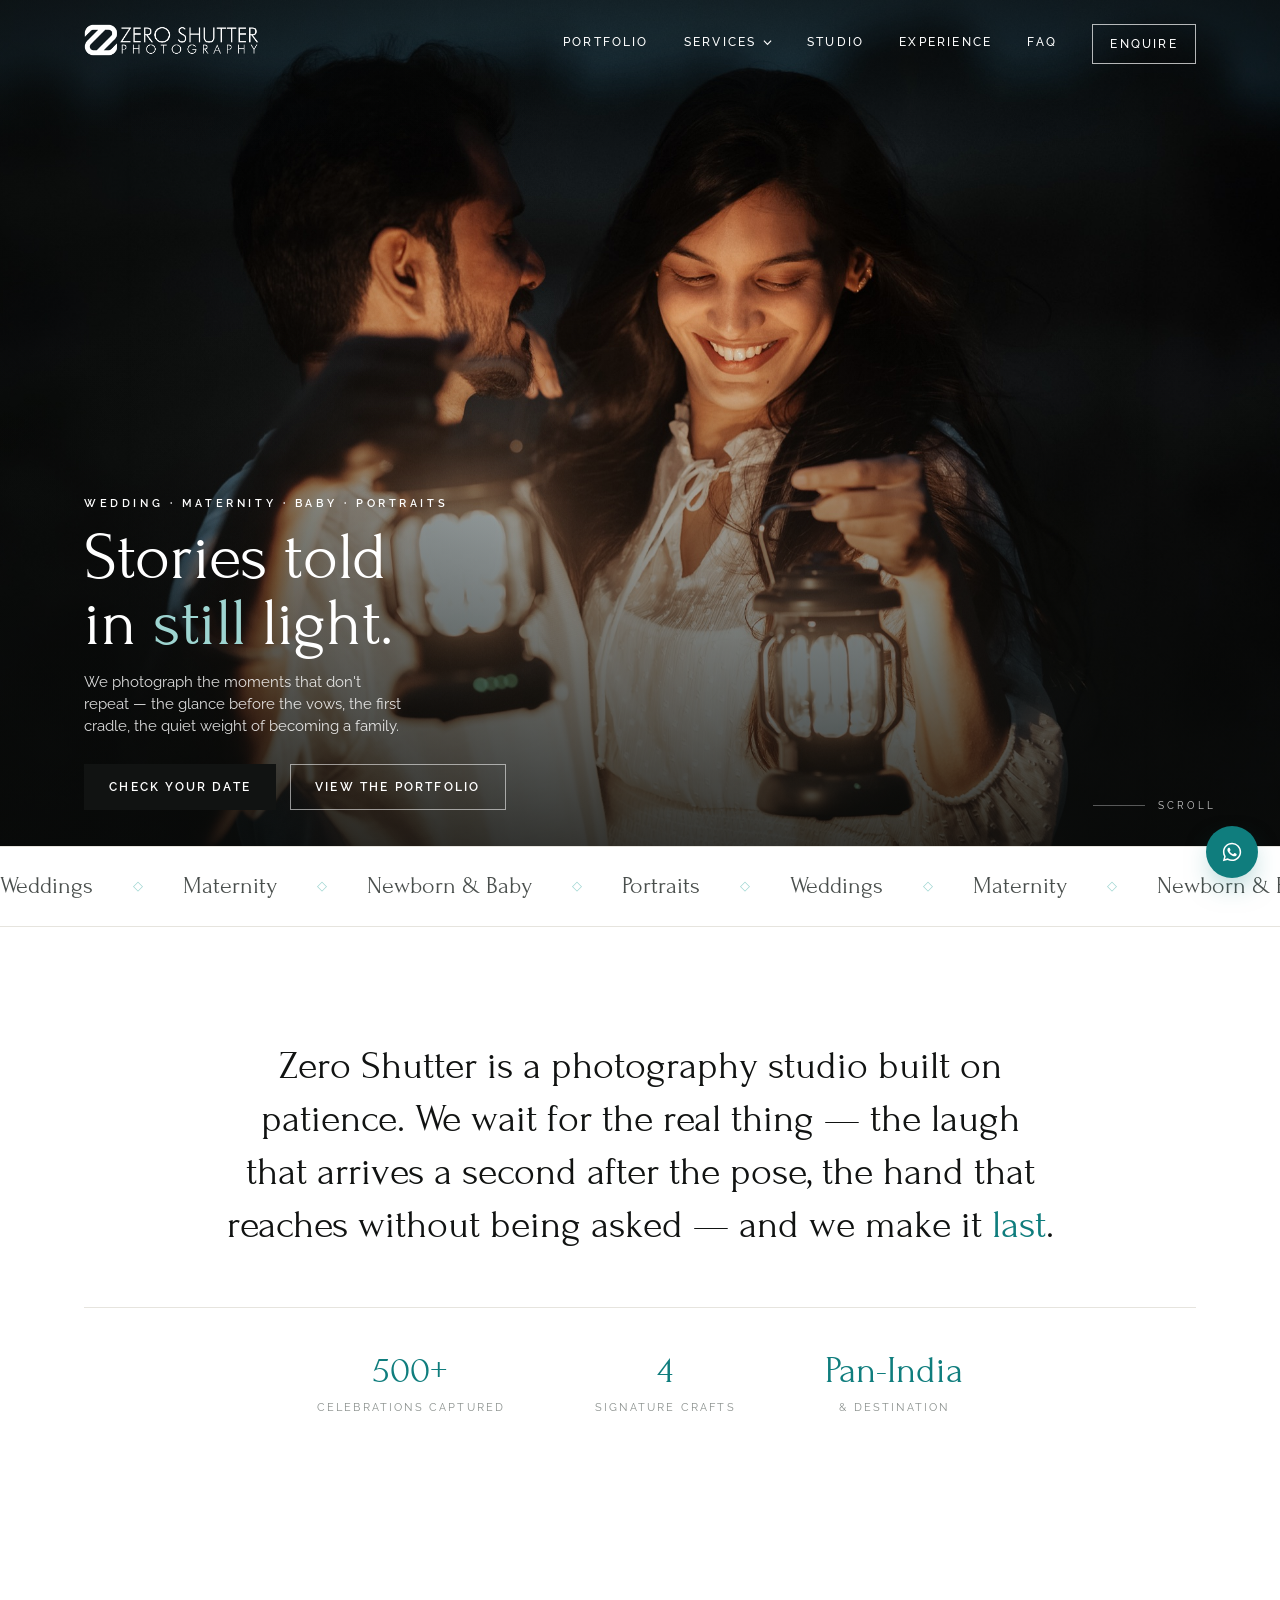
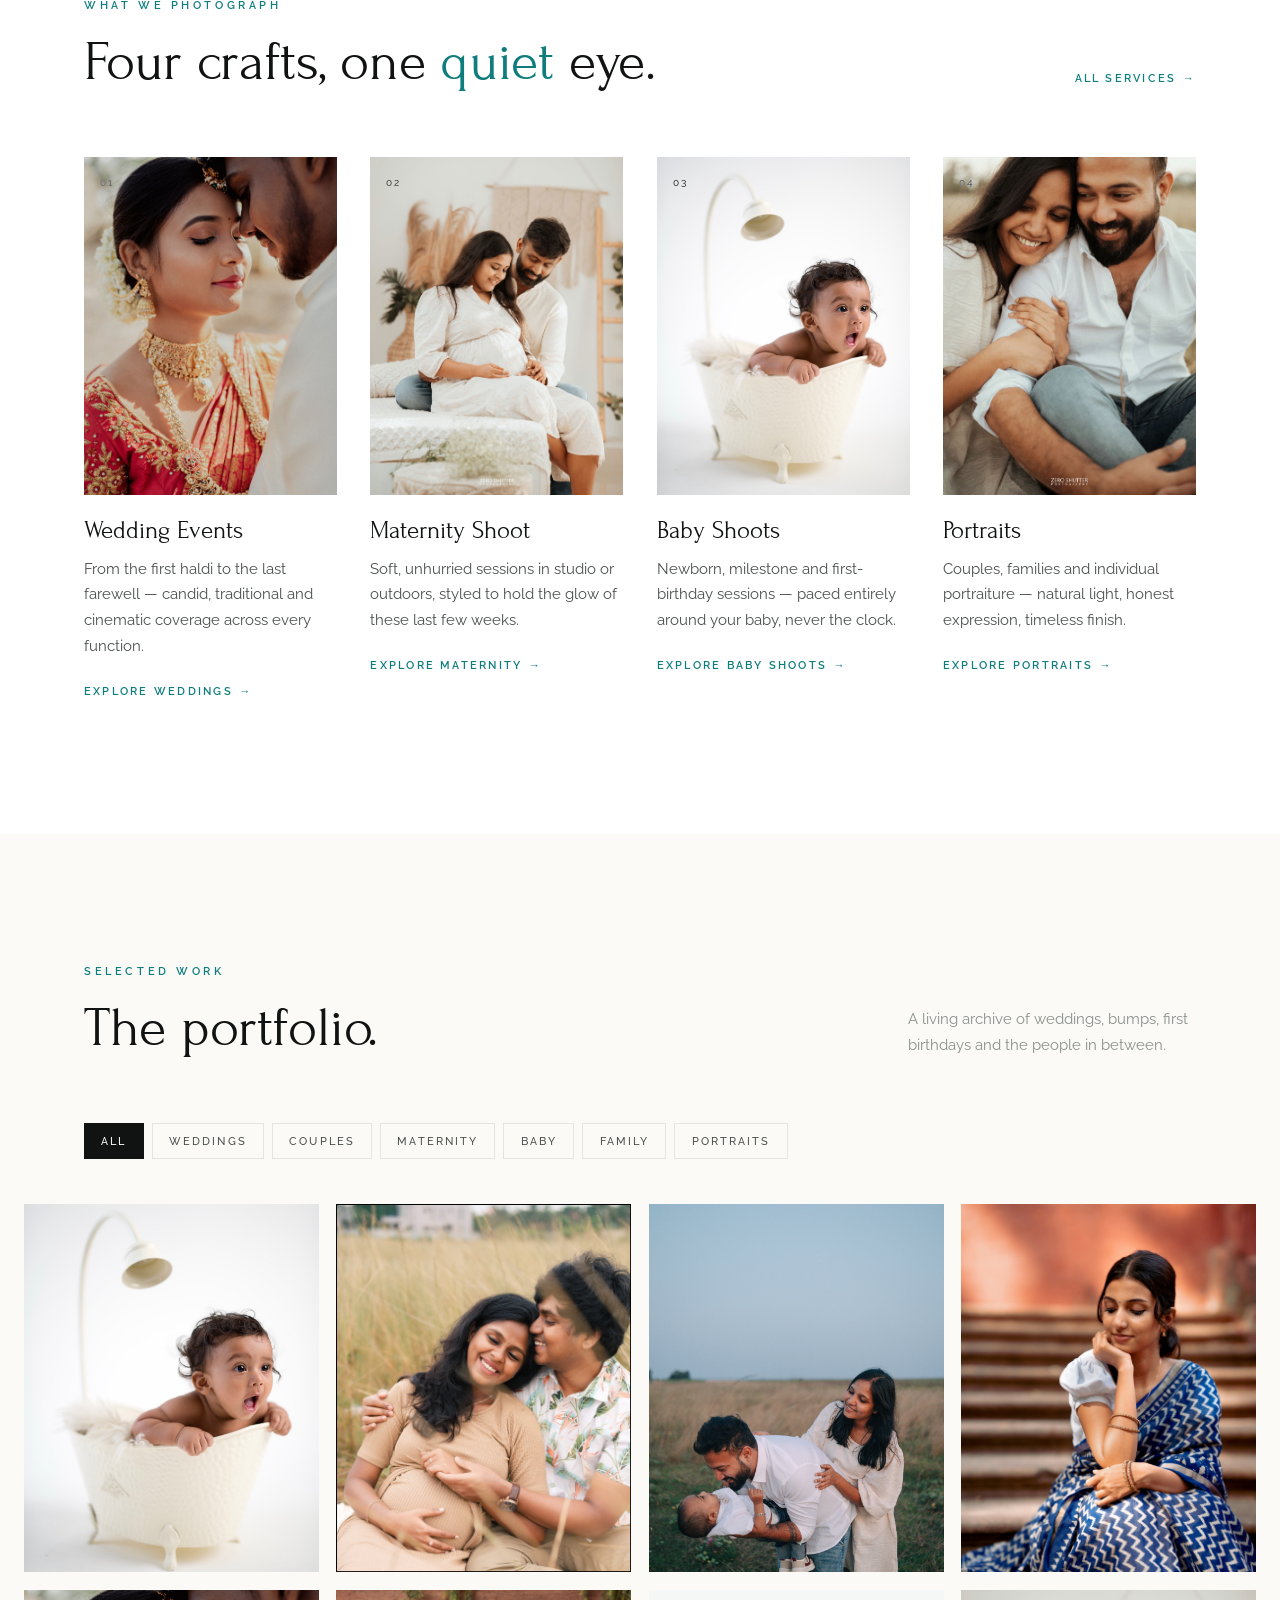
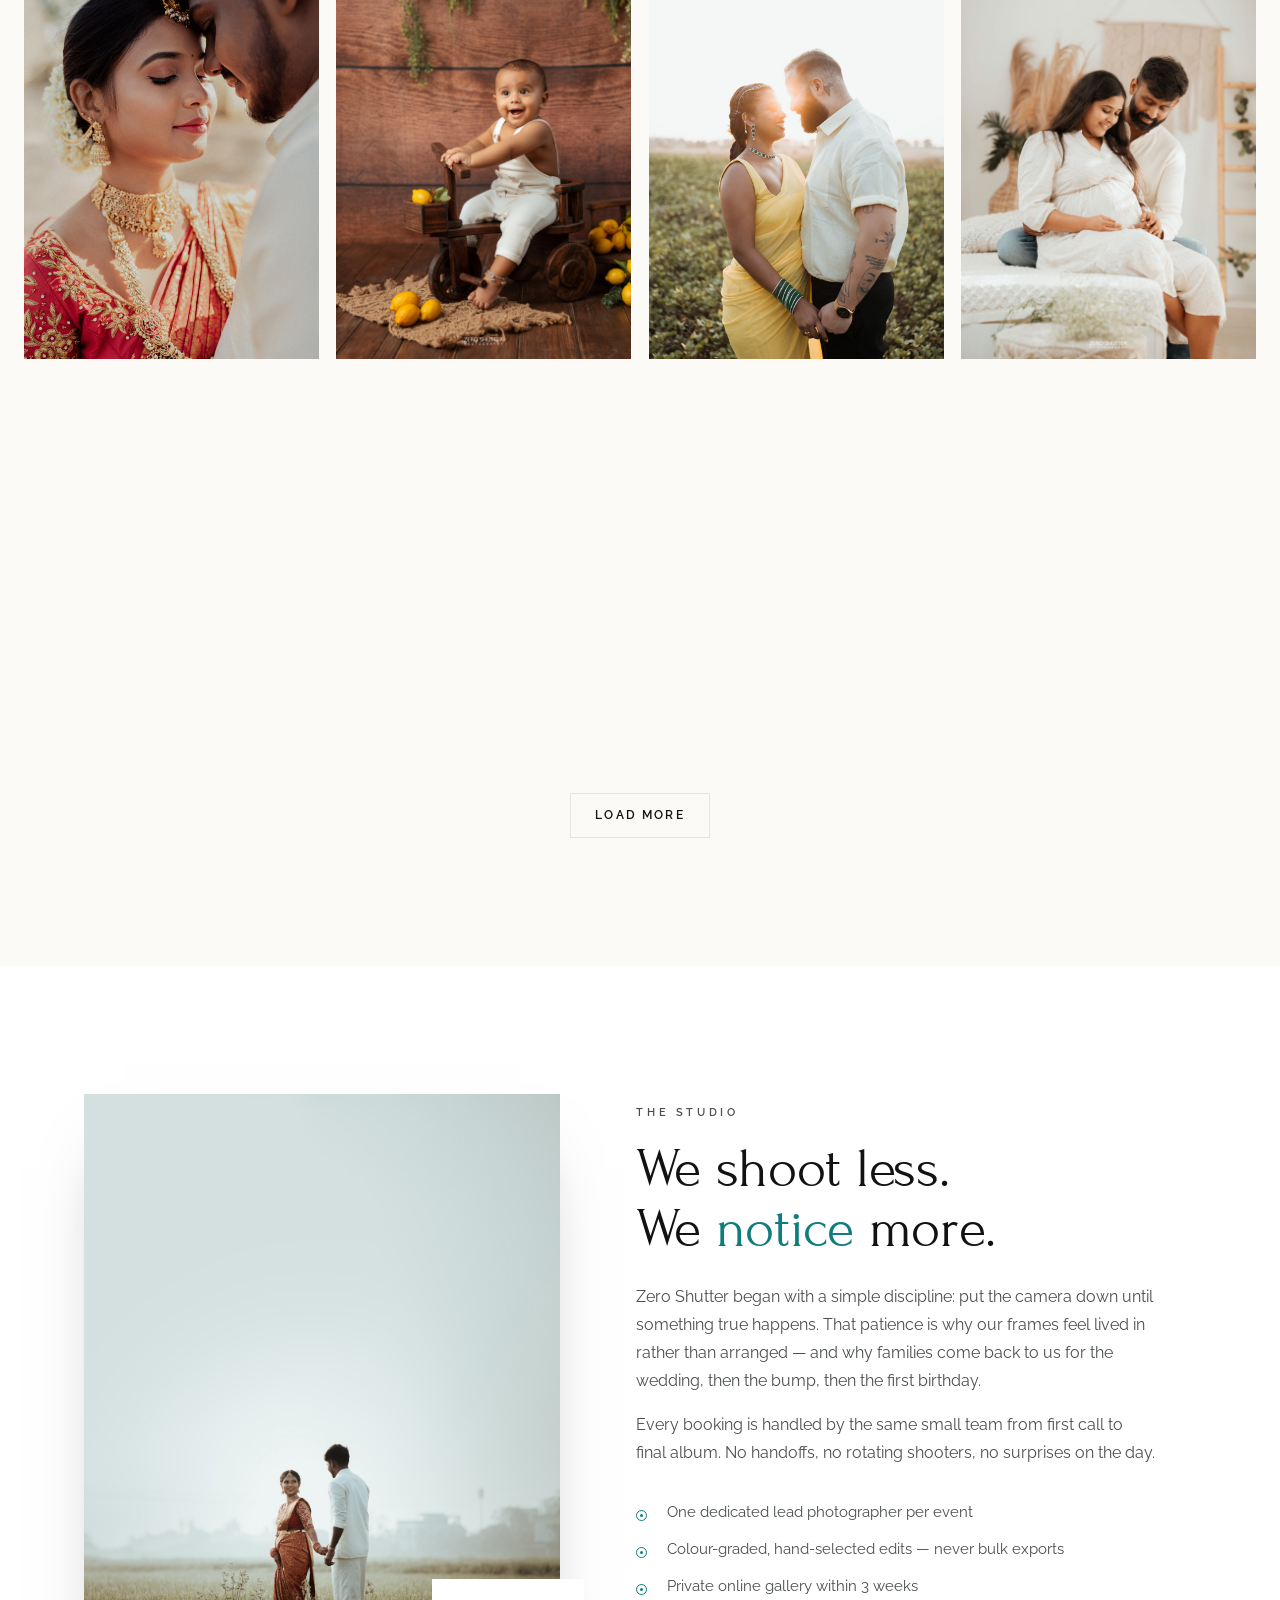
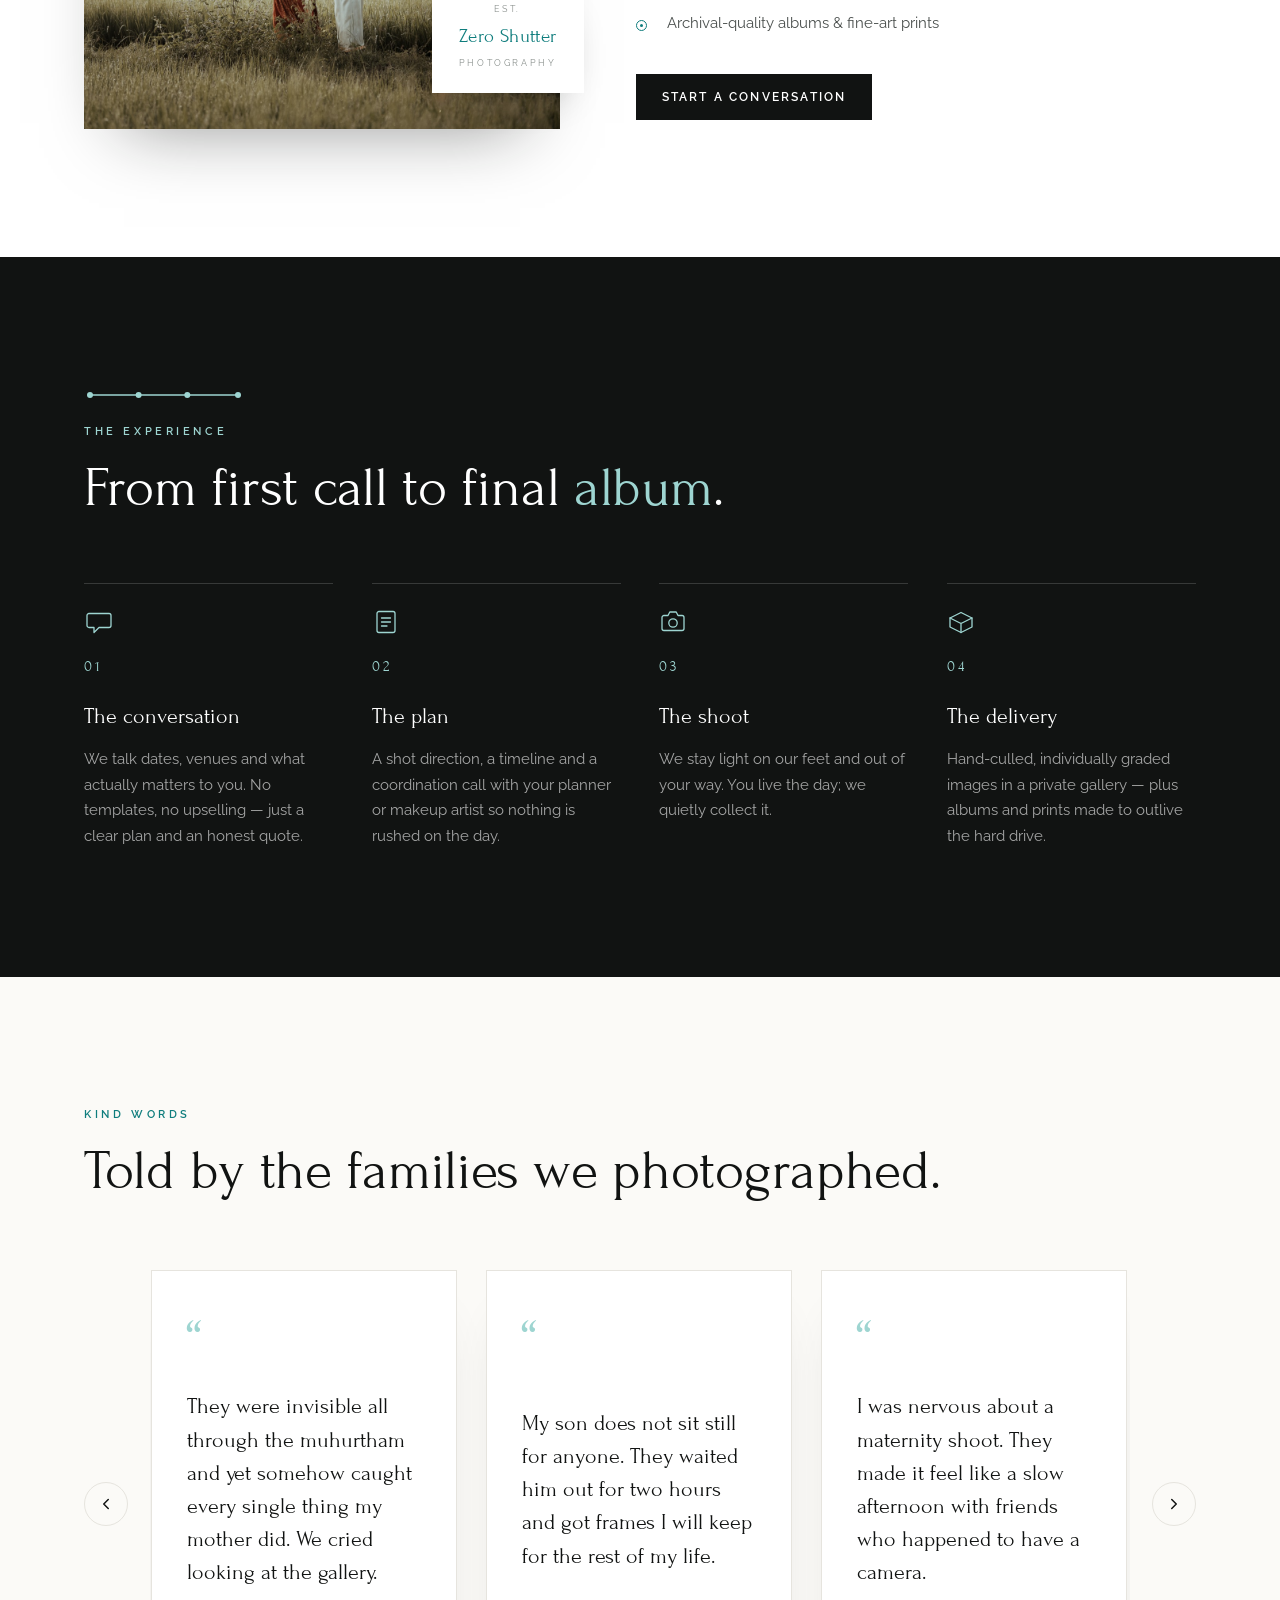
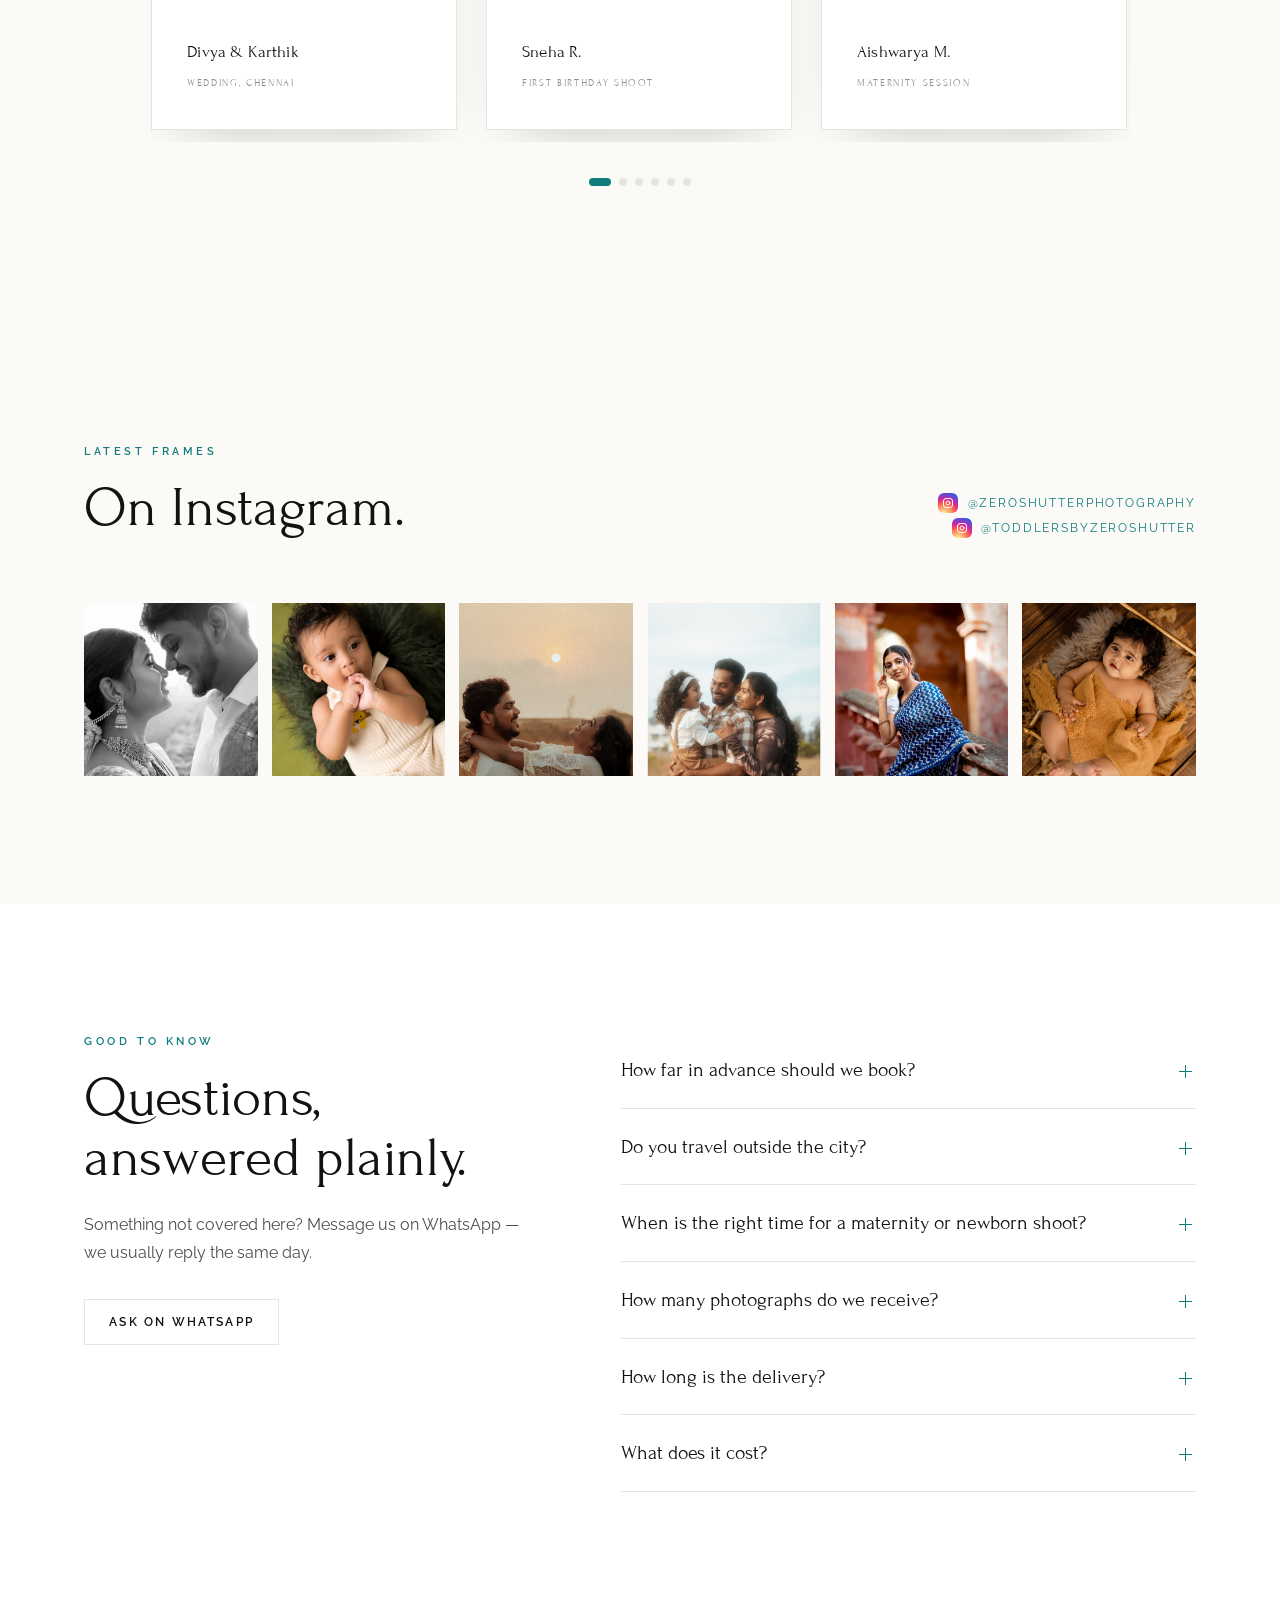
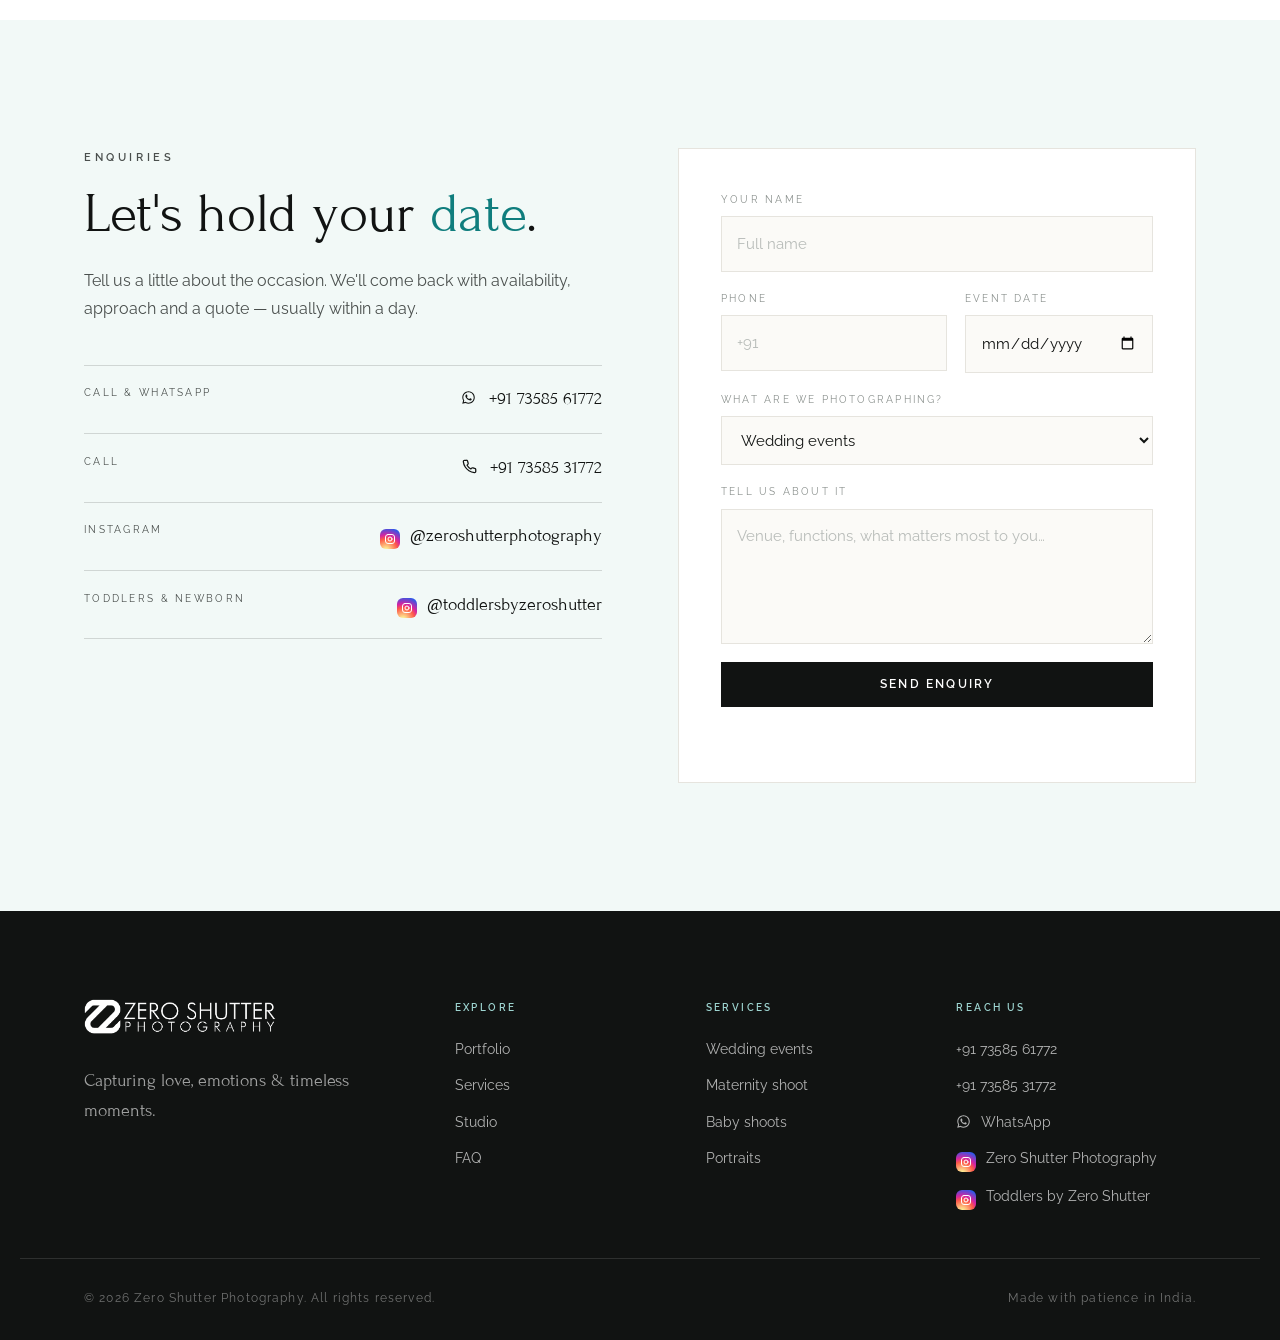
==== commit b913fb83: "Make the phone hero banner another 10% taller Frame goes from 2:3 to 100:165 (563px to 619px at 375p" ====
--- a/index.html
+++ b/index.html
@@ -48,7 +48,7 @@
               <span class="drop__text"><strong>Baby Shoots</strong><em>Newborn &middot; Milestone</em></span>
             </a>
             <a class="drop__item" href="portraits.html">
-              <span class="drop__thumb"><img src="assets/images/gallery/couple-1.jpg" alt="" loading="lazy"></span>
+              <span class="drop__thumb"><img src="assets/images/gallery/portrait-2.jpg" alt="" loading="lazy"></span>
               <span class="drop__text"><strong>Portraits</strong><em>Couple &middot; Family</em></span>
             </a>
             <a class="drop__all" href="services.html">All services</a>
@@ -75,13 +75,13 @@
     <div class="hero__gallery">
       <div class="hero__slider" id="heroSlider">
         <figure class="hero__slide hero__slide--1 is-active">
-          <img class="hero__slide-img" src="assets/images/banner-1.jpg" alt="Couple sharing a laugh in the dark, each holding a glowing lantern" loading="eager" style="--pos:center 30%;--pos-m:40% 50%">
+          <img class="hero__slide-img" src="assets/images/banner-1.jpg" alt="Couple sharing a laugh in the dark, each holding a glowing lantern" loading="eager" style="--pos:center 30%;--pos-m:47% 50%">
         </figure>
         <figure class="hero__slide">
           <img class="hero__slide-img" src="assets/images/banner-2.jpg" alt="Husband embracing his wife from behind, cheek to cheek" loading="lazy" style="--pos:0% 30%;--pos-m:47% 50%">
         </figure>
         <figure class="hero__slide">
-          <img class="hero__slide-img" src="assets/images/banner-3.jpg" alt="Couple holding hands against a brick wall" loading="lazy" style="--pos:center 30%;--pos-m:63% 50%">
+          <img class="hero__slide-img" src="assets/images/banner-3.jpg" alt="Couple holding hands against a brick wall" loading="lazy" style="--pos:center 30%;--pos-m:68% 50%">
         </figure>
       </div>
 
--- a/assets/css/style.css
+++ b/assets/css/style.css
@@ -72,6 +72,13 @@
   letter-spacing:-.005em;
   margin:0;
 }
+/* Keeps a heading on its lines: nowrap, with the size capped so the longest line
+   (--fit = its width in em) never exceeds the content width. */
+.heading--fit{
+  white-space:nowrap;
+  font-size:min(clamp(1.7rem,4vw,3.4rem), calc((100vw - 2 * var(--gutter)) / var(--fit,10)));
+}
+.section__head:has(.heading--fit){max-width:none;}
 .heading--light{color:var(--paper);}
 .heading--light em{color:var(--teal-mist);}
 
@@ -624,7 +631,7 @@
   gap:clamp(2.2rem,6vw,5rem);align-items:start;
 }
 .faq__intro .heading{margin-bottom:1.4rem;}
-.faq__aside{color:var(--ink-soft);max-width:34ch;margin:0 0 2rem;}
+.faq__aside{color:var(--ink-soft);max-width:none;margin:0 0 2rem;}
 
 .acc{border-bottom:1px solid var(--line);}
 .acc summary{
@@ -1053,7 +1060,7 @@
 }
 
 @media (max-width:640px){
-  .hero__gallery{aspect-ratio:2/3;}
+  .hero__gallery{aspect-ratio:100/165;}
   .filters{
     flex-wrap:nowrap;overflow-x:auto;-webkit-overflow-scrolling:touch;
     scrollbar-width:none;
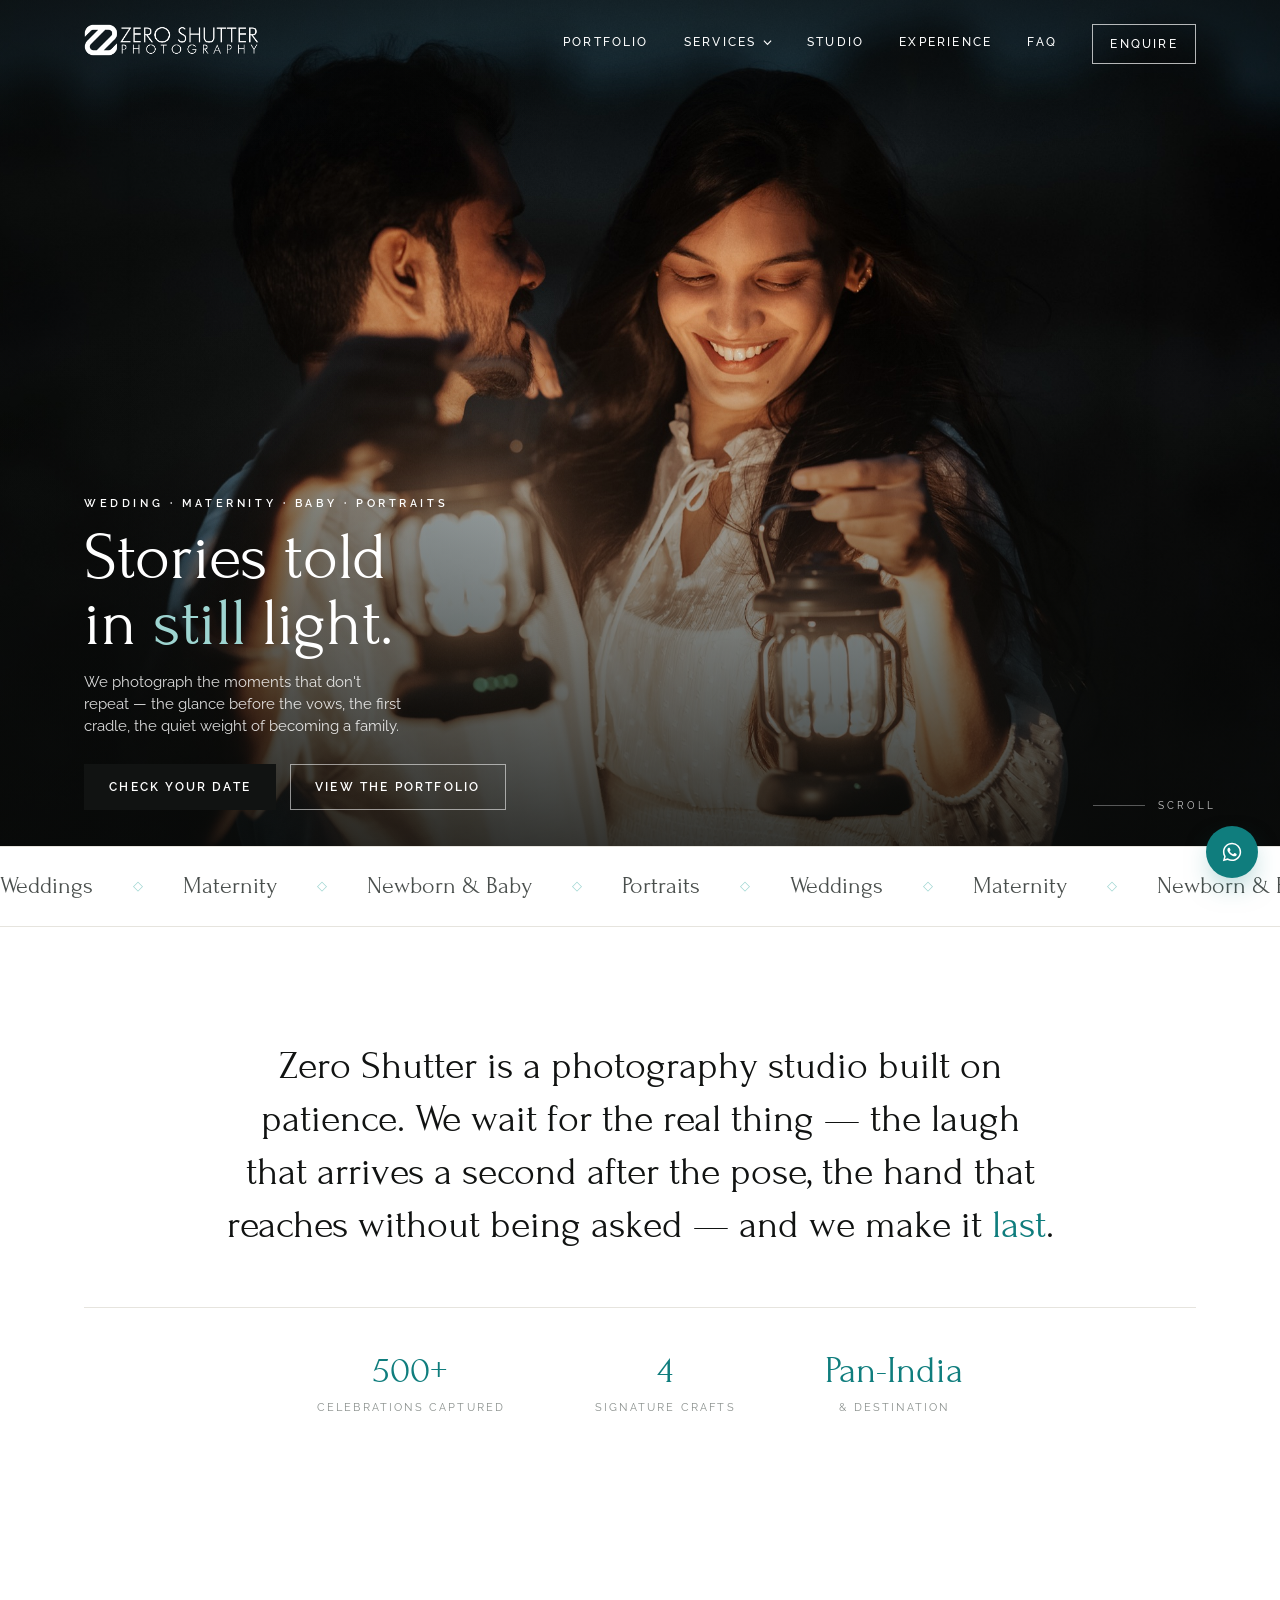
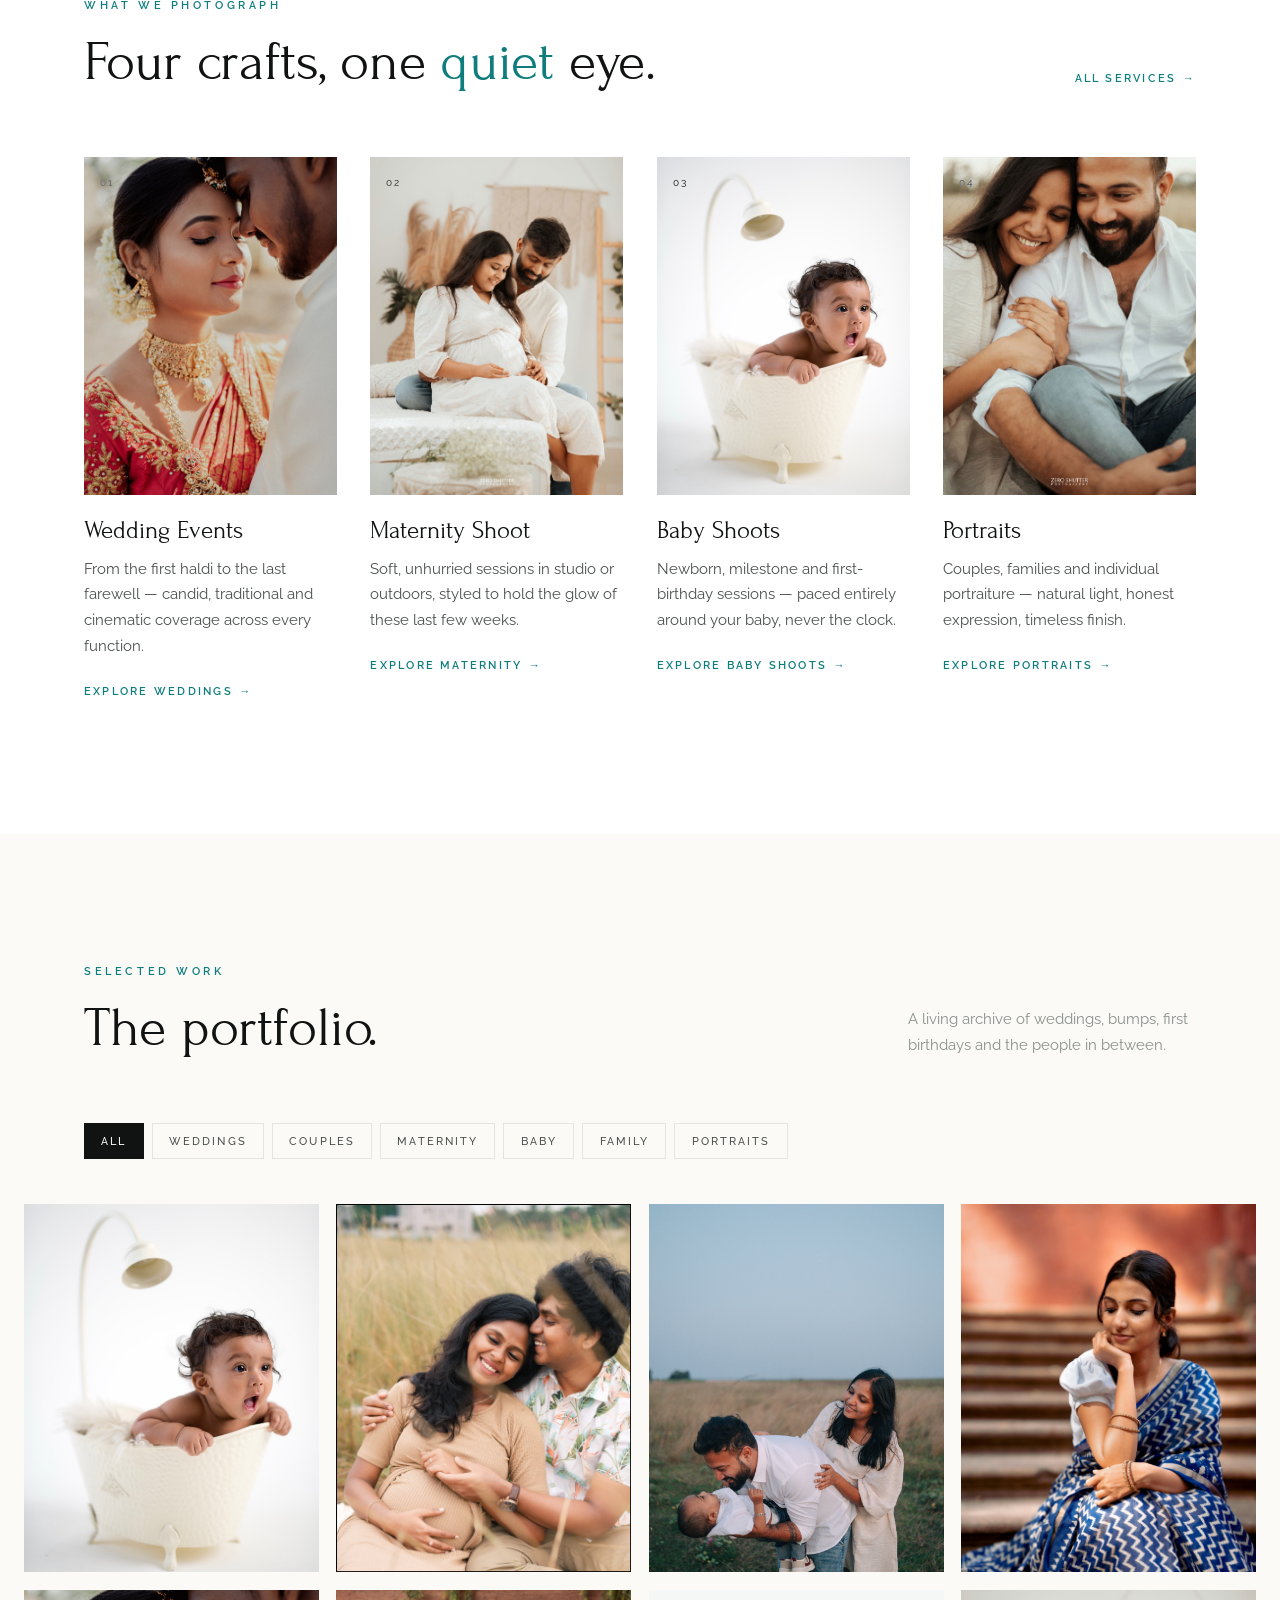
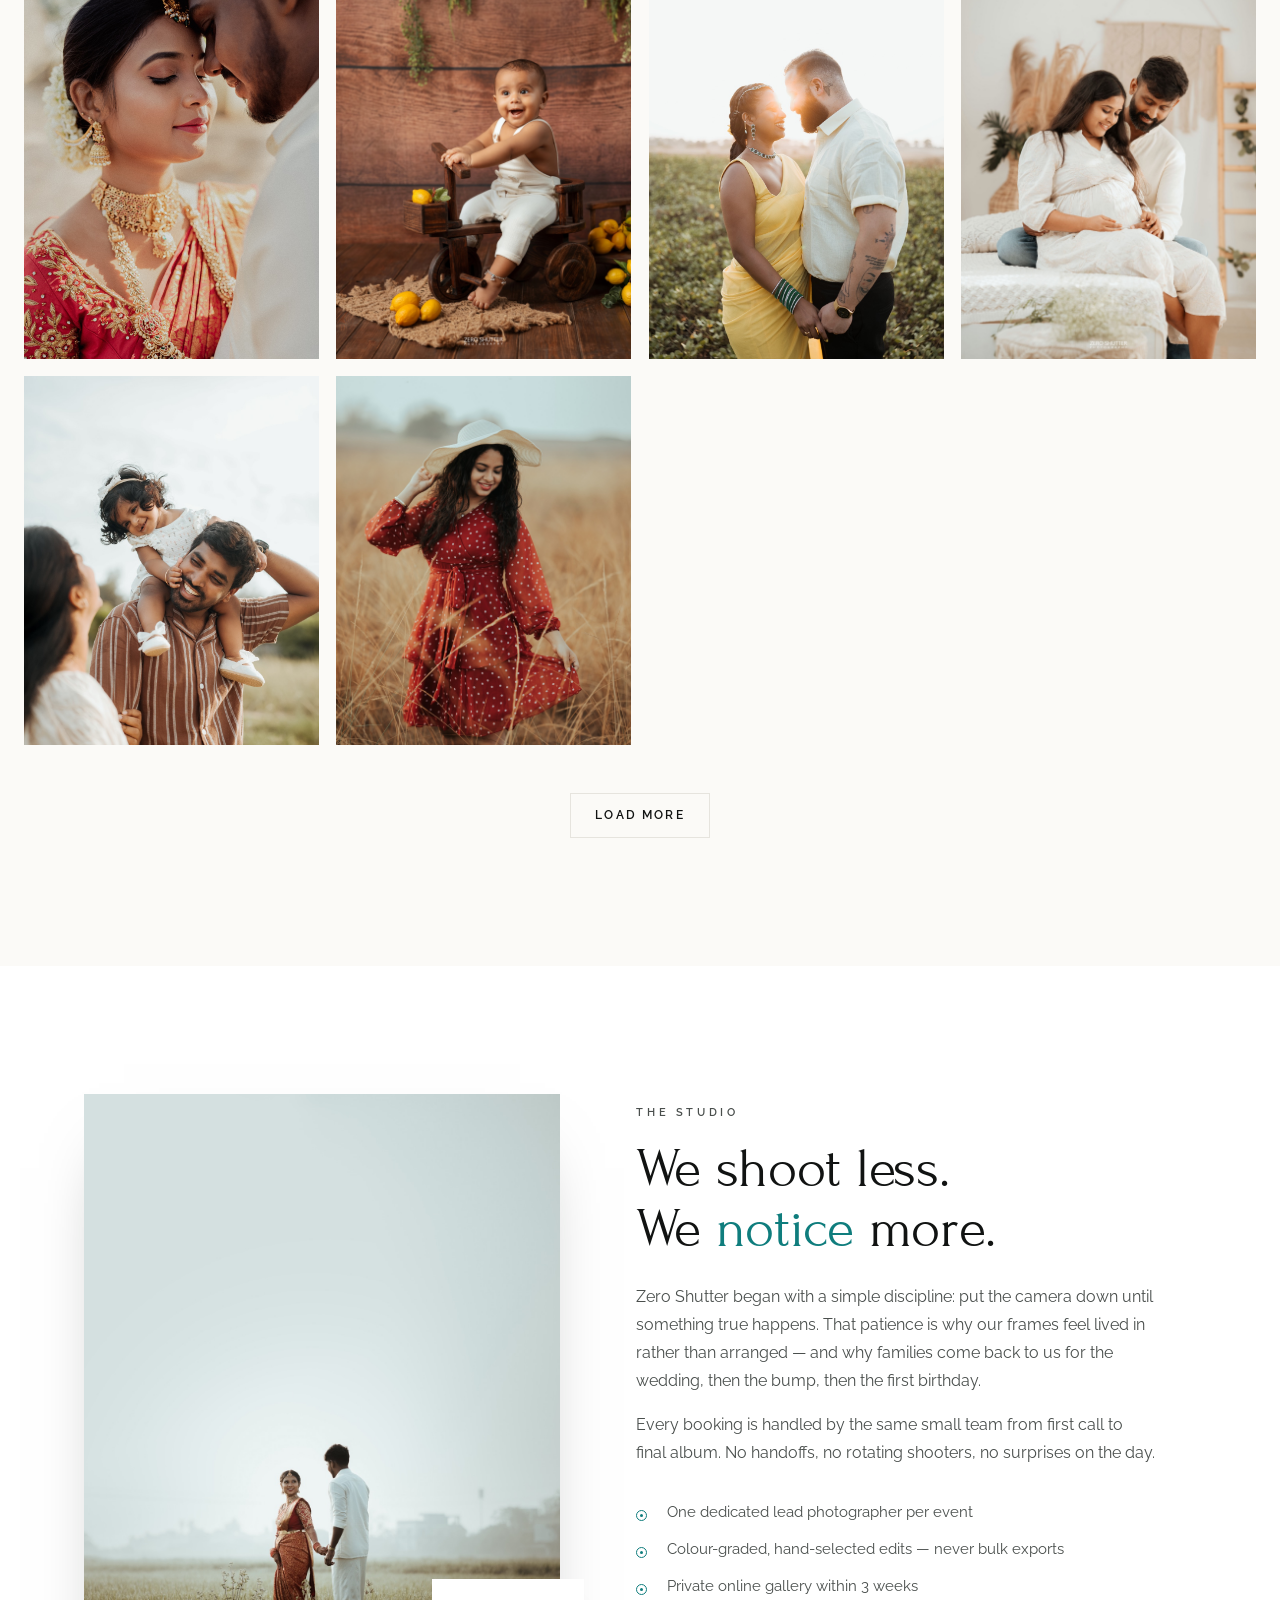
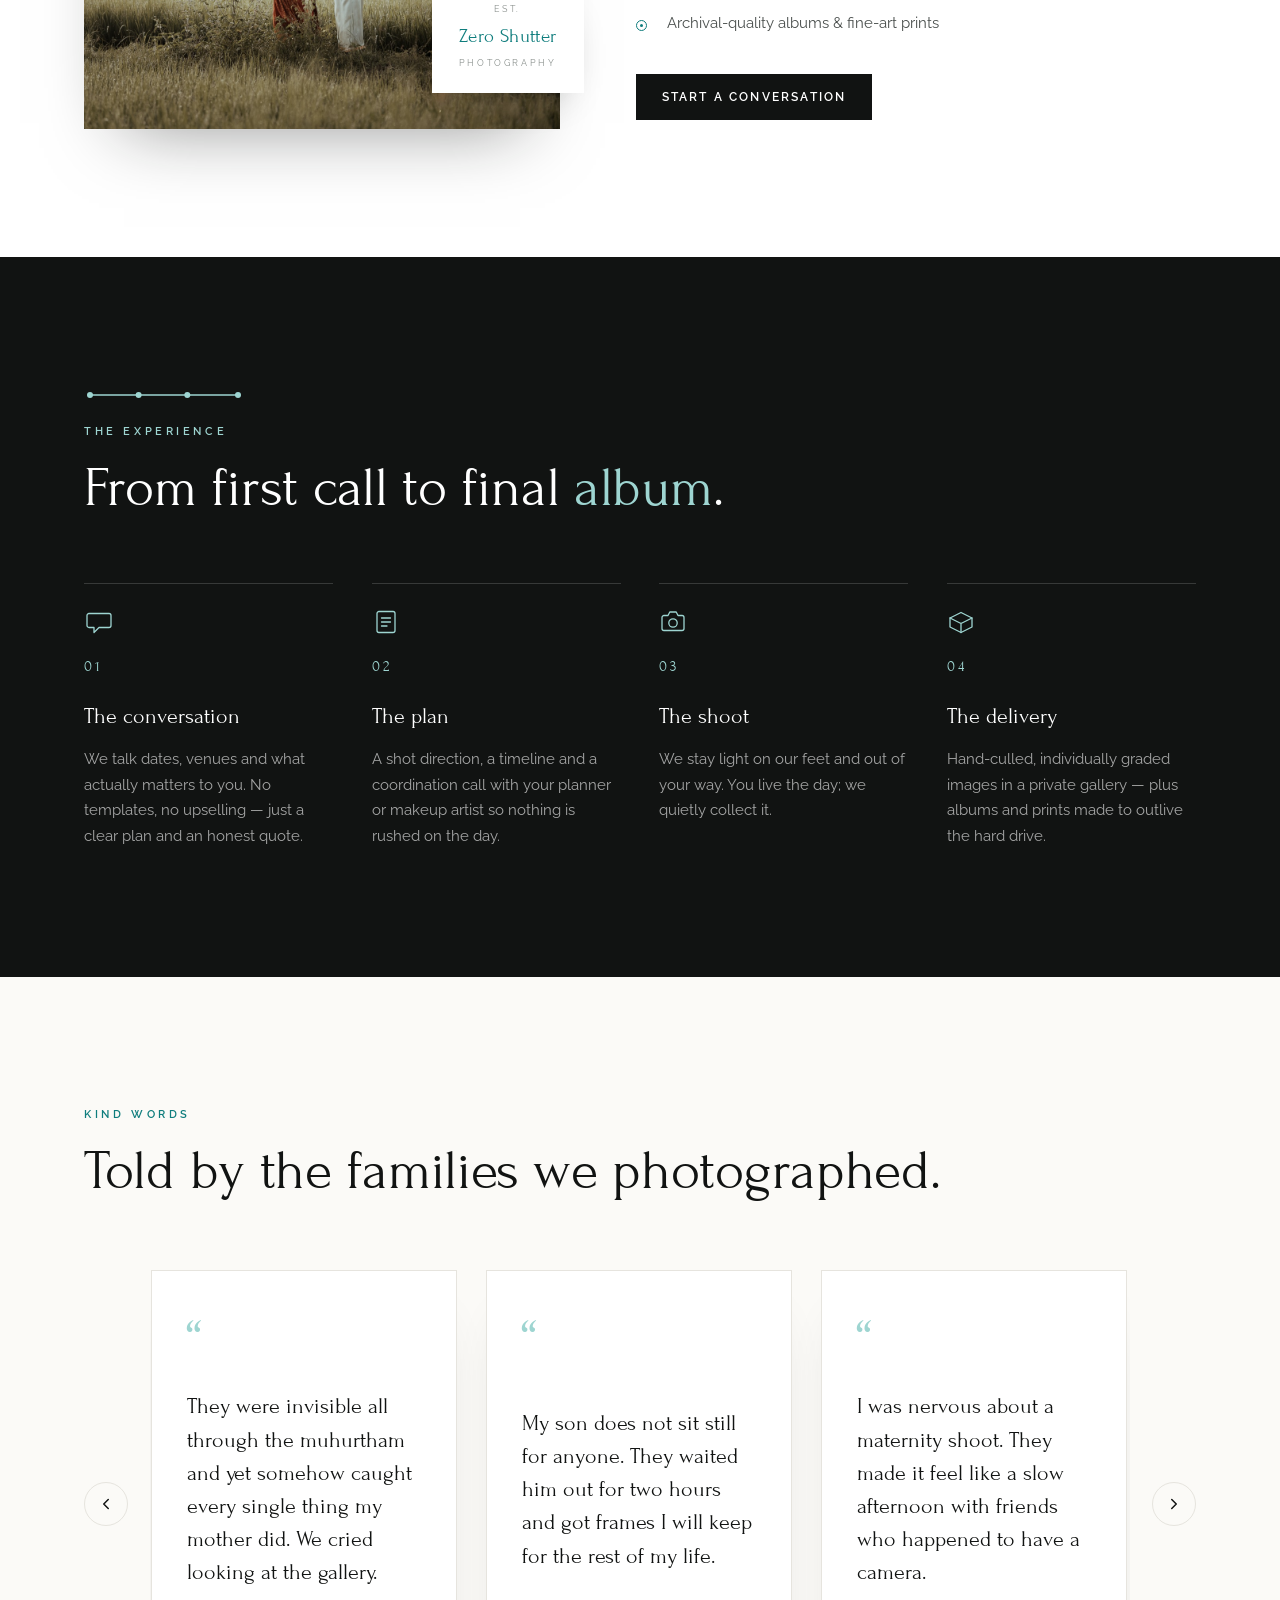
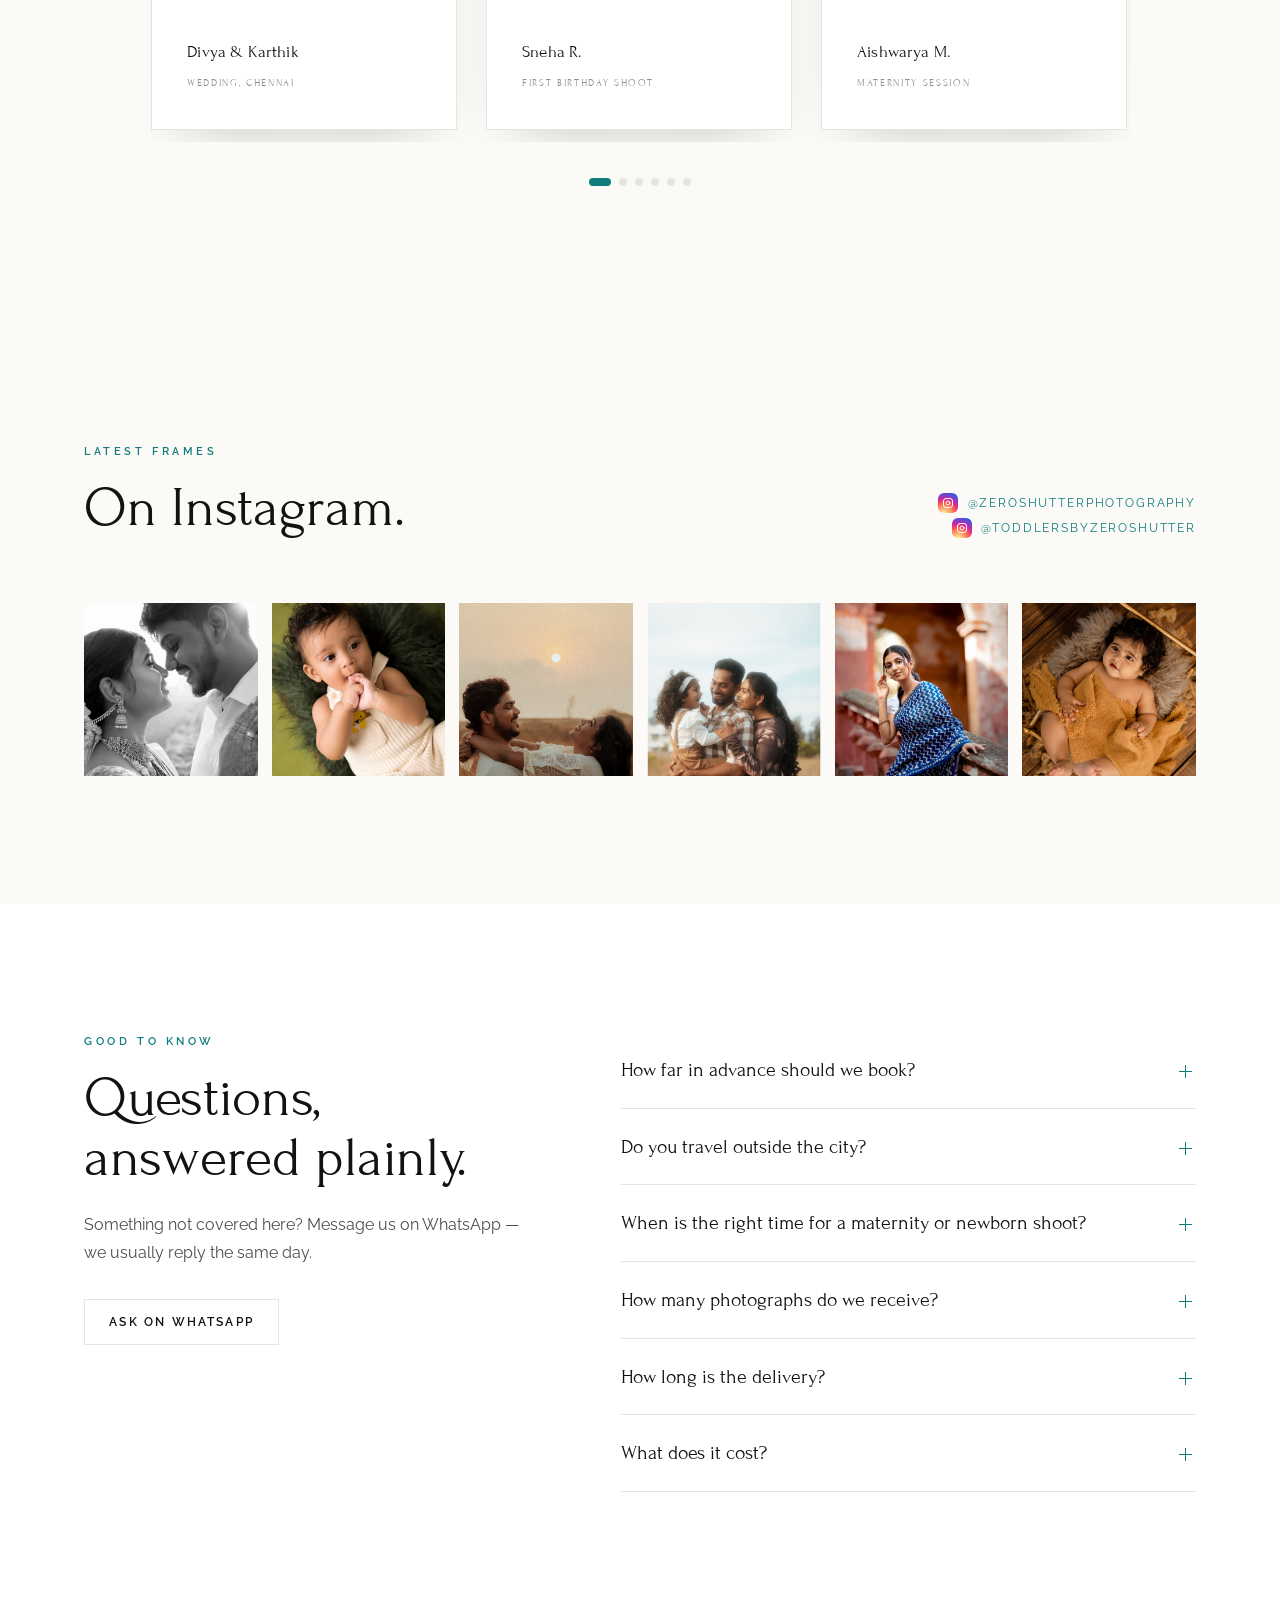
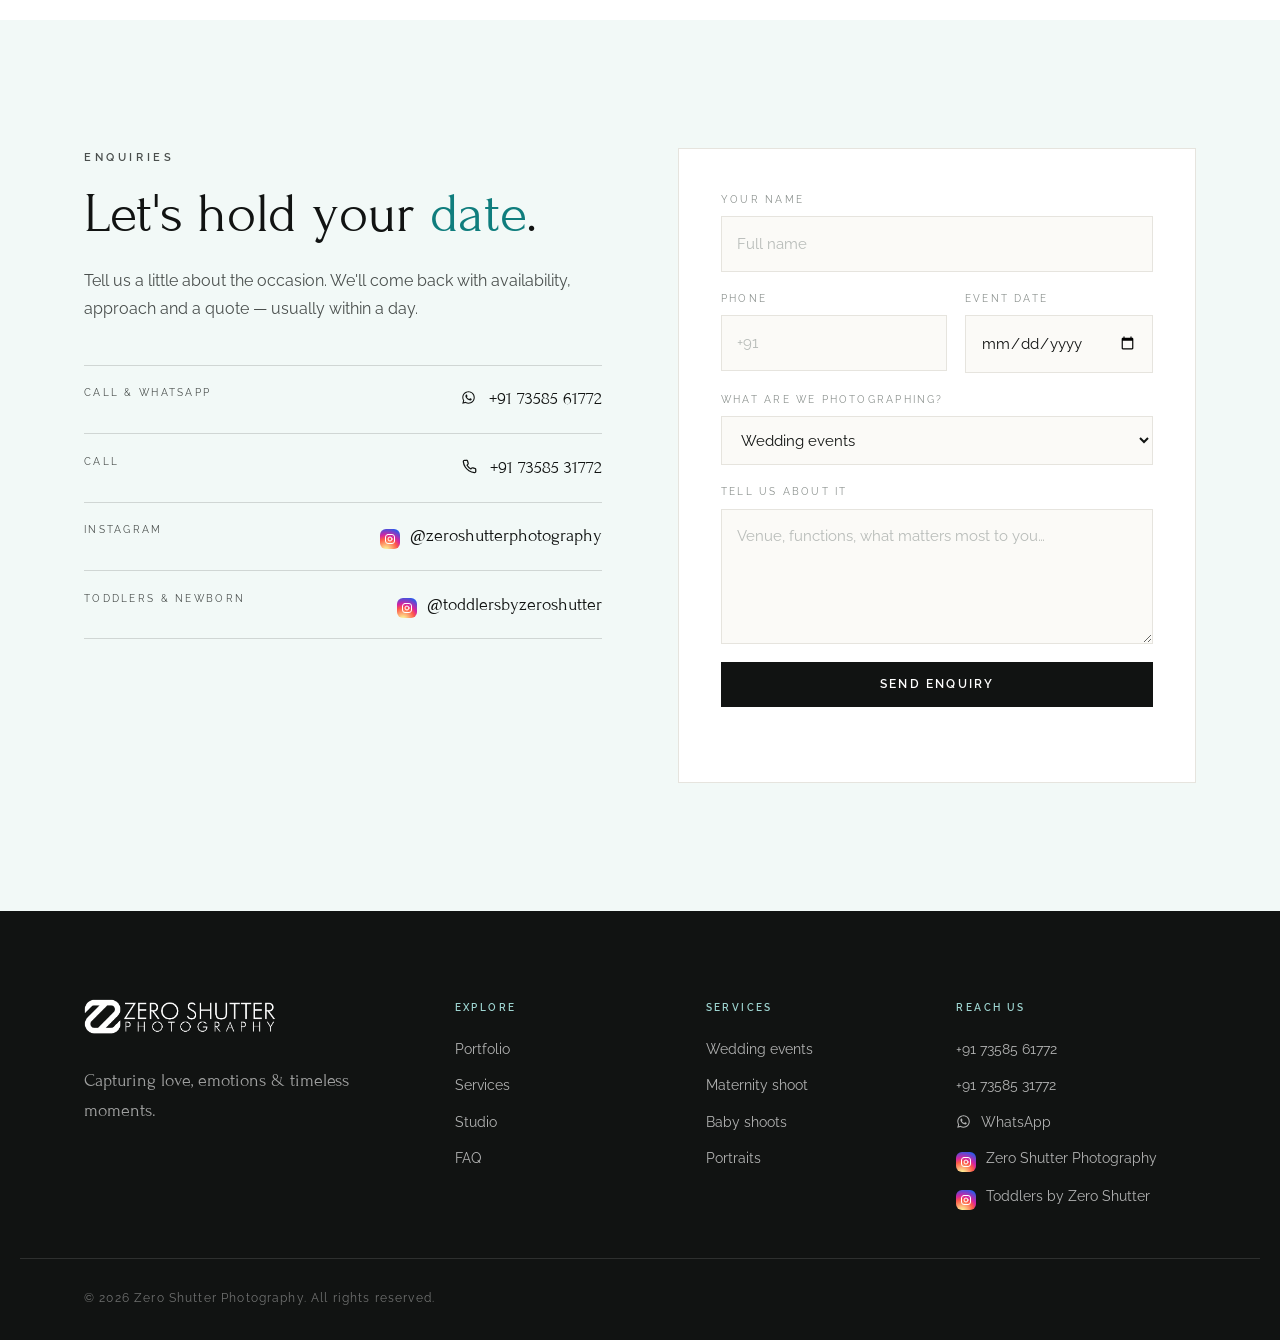
==== commit e1138da4: "Remove the "Made with patience in India." footer line Removed from the footer on all six pages; the " ====
--- a/index.html
+++ b/index.html
@@ -575,7 +575,6 @@
 
   <div class="shell footer__base">
     <p>&copy; <span id="year"></span> Zero Shutter Photography. All rights reserved.</p>
-    <p>Made with patience in India.</p>
   </div>
 </footer>
 
--- a/assets/css/style.css
+++ b/assets/css/style.css
@@ -144,7 +144,7 @@
   display:grid;place-items:center;
   transition:opacity .7s var(--ease), visibility .7s;
 }
-.loader.is-done{opacity:0;visibility:hidden;}
+.loader.is-done{opacity:0;visibility:hidden;pointer-events:none;}
 .loader__mark img{width:min(260px,55vw);opacity:0;animation:markIn 1.1s var(--ease) forwards;}
 @keyframes markIn{to{opacity:1;}}
 
@@ -1047,8 +1047,14 @@
 
   .story__grid,.faq__grid,.contact__grid{grid-template-columns:1fr;}
   .page-hero__grid,.detail__grid{grid-template-columns:1fr;}
-  .page-hero{padding-top:7.5rem;}
+  .page-hero{padding-top:6.5rem;}
+  /* The figure carries a default 40px side margin; trimming it makes the photo 20% larger. */
+  .page-hero .page-hero__media{order:-1;margin-inline:max(0px,calc(48px - 10%));}
   .page-hero__media{max-width:100%;}
+
+  /* Phone numbers: a touch-sized tap area (about 44px) without changing the layout. */
+  .contact__list a[href^="tel:"],
+  .footer__nav a[href^="tel:"]{display:block;padding-block:.65rem;margin-block:-.65rem;}
   .svc-row{grid-template-columns:1fr;gap:2rem;}
   .svc-row:nth-child(even) .svc-row__media{order:0;}
   .svc-row__media{max-width:440px;}
